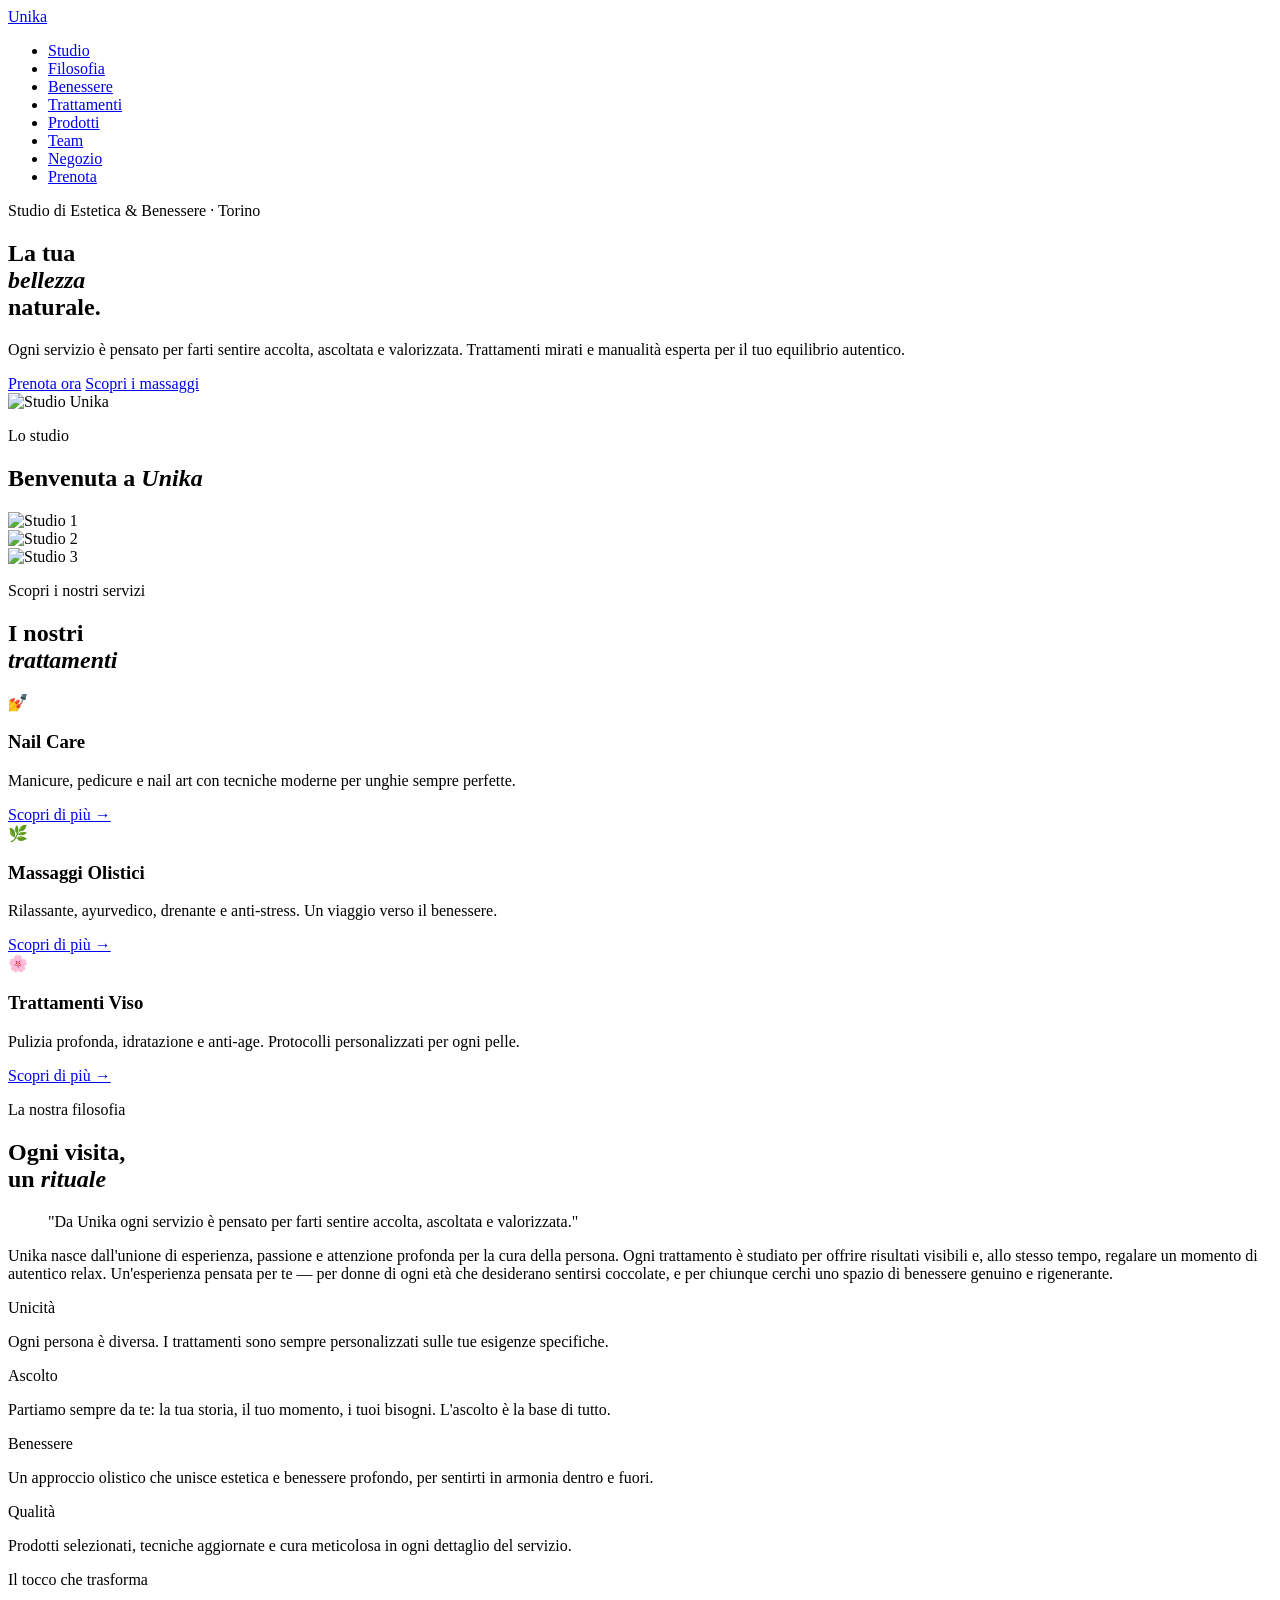
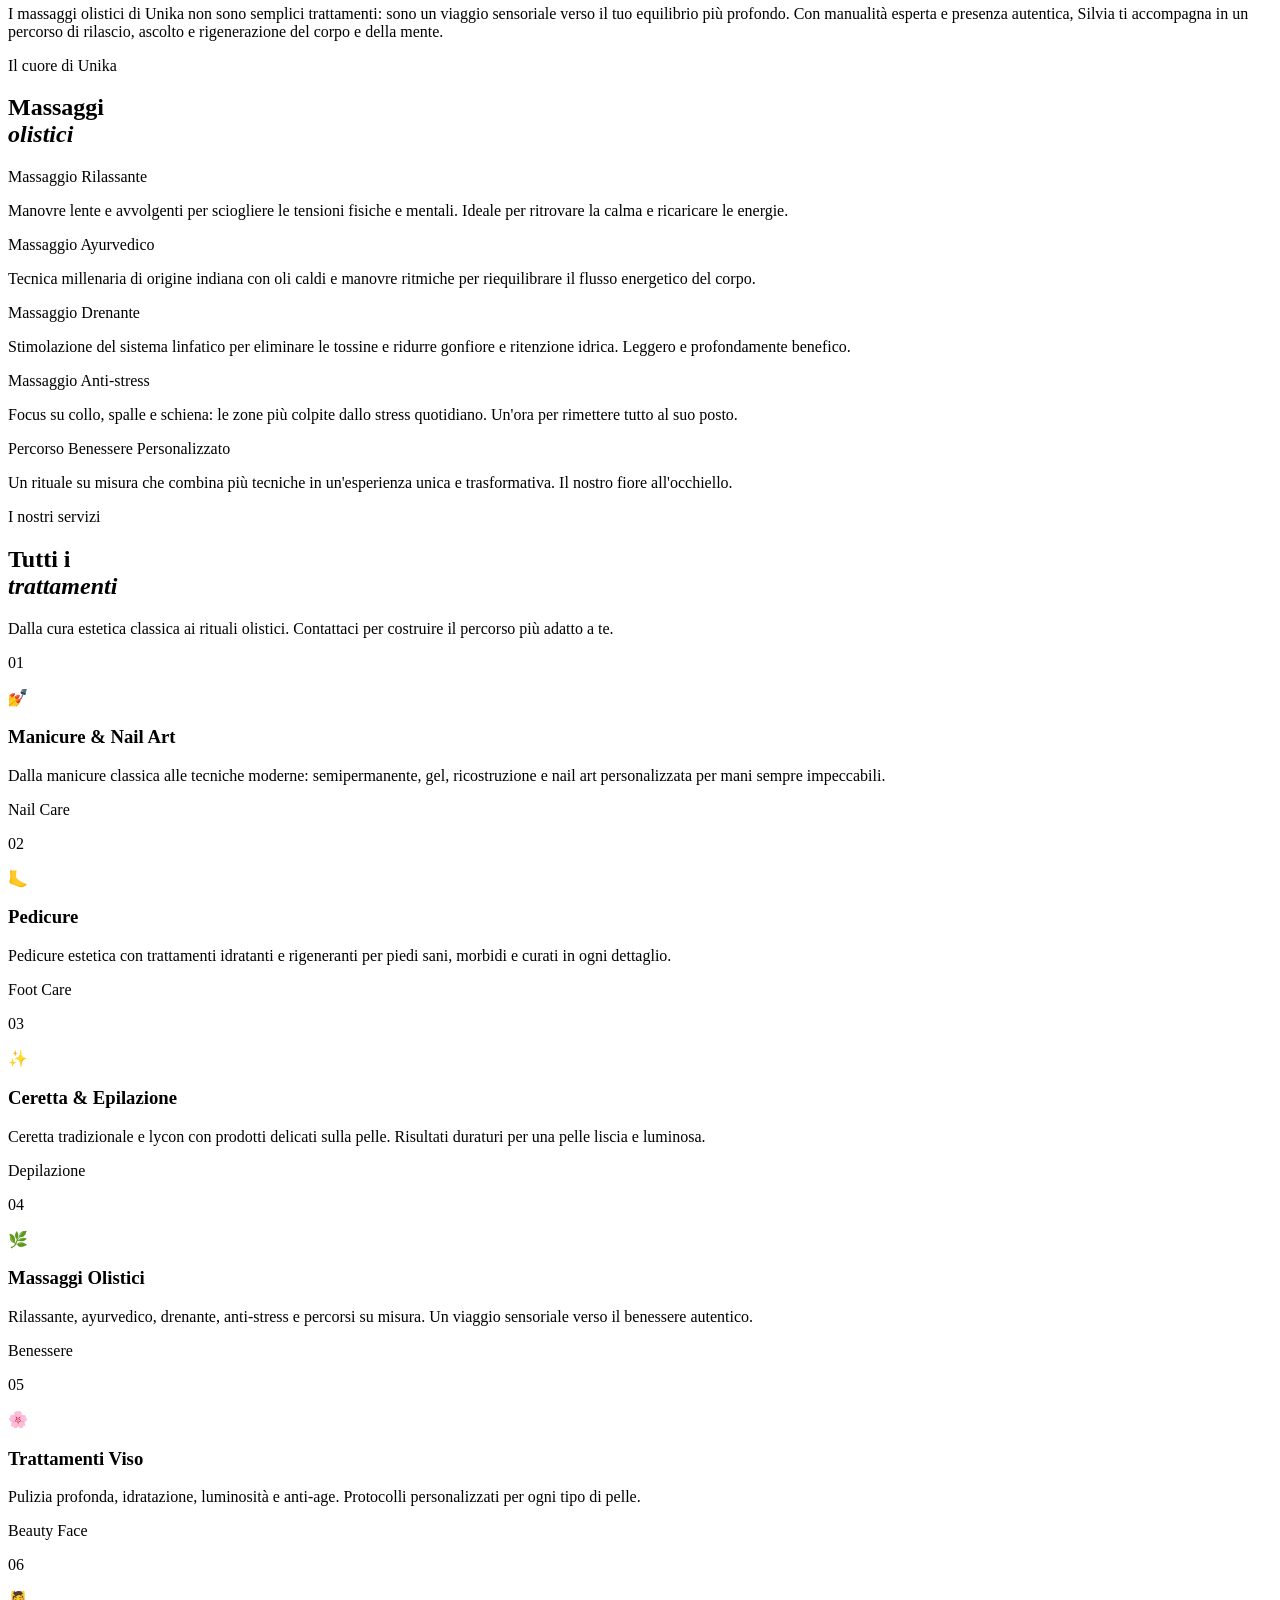
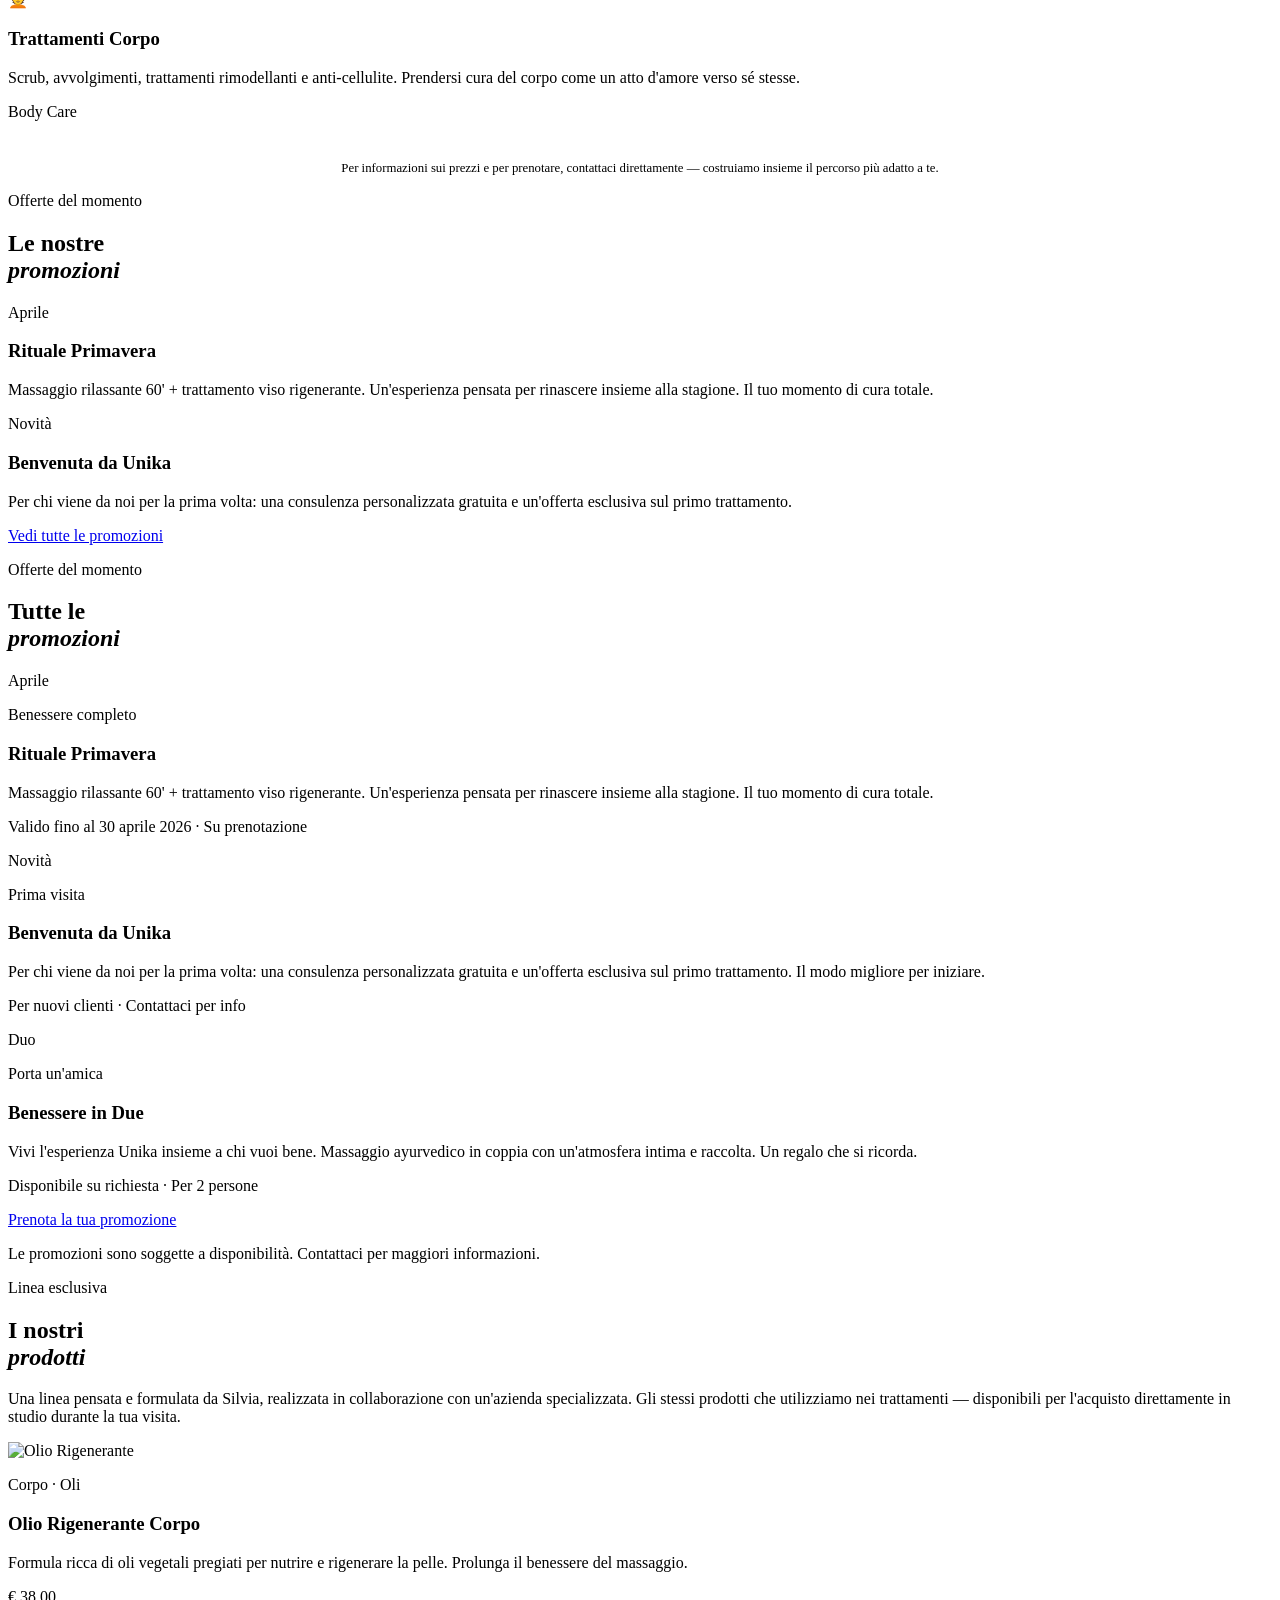
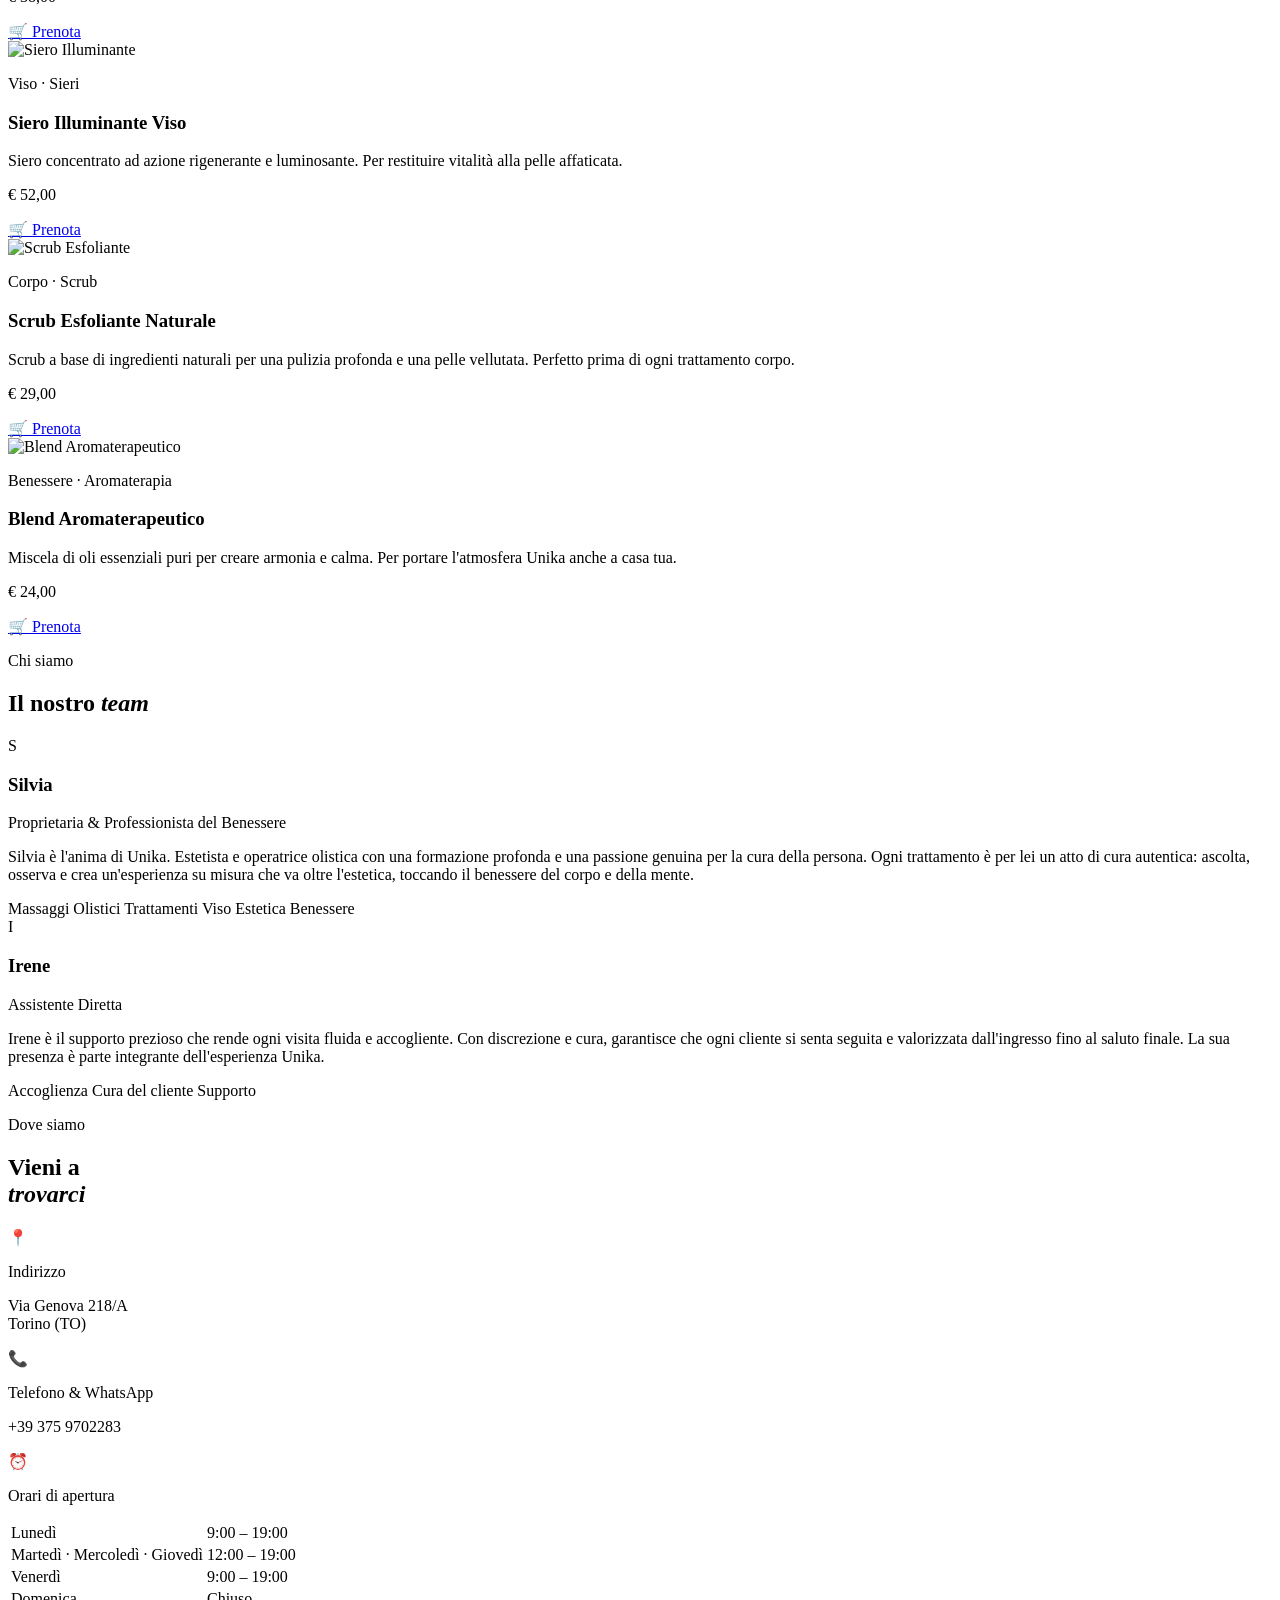
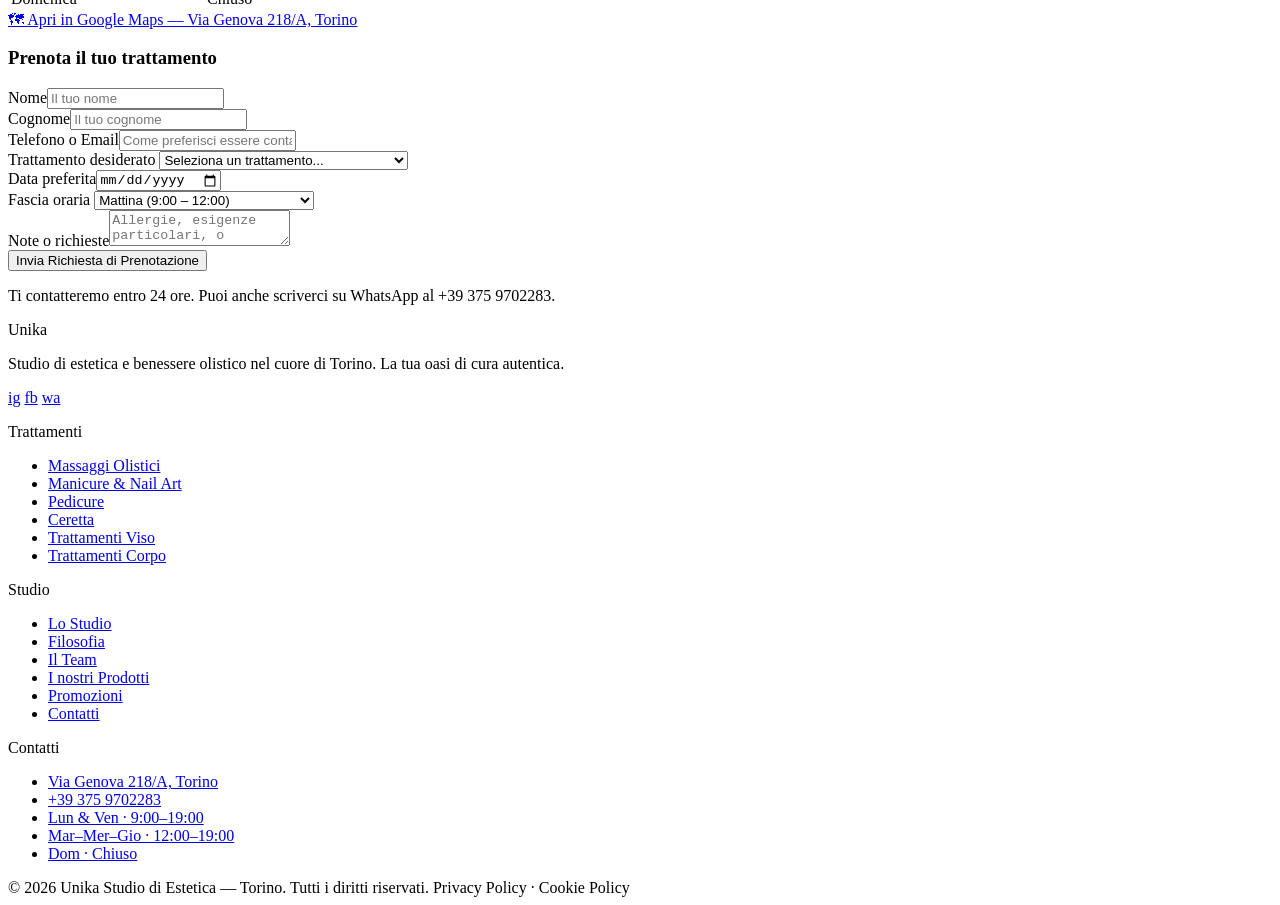
==== index.html @ 9fcb1cee "Add files via upload" ====
<!DOCTYPE html>
<html lang="it">
<head>
<meta charset="UTF-8">
<meta name="viewport" content="width=device-width, initial-scale=1.0">
<title>Unika — Studio di Estetica &amp; Benessere Torino</title>
<link href="https://fonts.googleapis.com/css2?family=Cormorant+Garamond:ital,wght@0,300;0,400;0,600;1,300;1,400;1,600&family=DM+Sans:wght@300;400;500&display=swap" rel="stylesheet">
<link rel="stylesheet" href="css/style.css">
</head>
<body>
<nav id="top">
<a href="#top" class="nav-logo">Unika</a>
<ul class="nav-links">
<li><a href="#studio">Studio</a></li>
<li><a href="#filosofia">Filosofia</a></li>
<li><a href="#olistico">Benessere</a></li>
<li><a href="#trattamenti">Trattamenti</a></li>
<li><a href="#ecommerce">Prodotti</a></li>
<li><a href="#team">Team</a></li>
<li><a href="shop.html" class="nav-negozio">Negozio</a></li>
<li><a href="#contatti" class="nav-cta">Prenota</a></li>
</ul>
</nav>

<!-- HERO -->
<section class="hero">
<div class="hero-left">
<p class="hero-eyebrow au">Studio di Estetica &amp; Benessere · Torino</p>
<h1 class="hero-title au d1">La tua<br><em>bellezza</em><br>naturale.</h1>
<p class="hero-sub au d2">Ogni servizio è pensato per farti sentire accolta, ascoltata e valorizzata. Trattamenti mirati e manualità esperta per il tuo equilibrio autentico.</p>
<div class="hero-actions au d3">
<a href="#contatti" class="btn-primary">Prenota ora</a>
<a href="#olistico" class="btn-ghost">Scopri i massaggi</a>
</div>
</div>
<div class="hero-right">
<img src="https://images.unsplash.com/photo-1556228578-8c89e6adf883?w=800&amp;q=80" alt="Studio Unika" class="hero-image">
</div>
</section>

<!-- GALLERY STUDIO -->
<section class="gallery-studio" id="studio">
<p class="section-label">Lo studio</p>
<h2 class="section-title">Benvenuta a <em>Unika</em></h2>
<div class="gallery-grid">
<div class="gallery-item">
<img src="https://images.unsplash.com/photo-1552321554-5fefe8c9ef14?w=600&amp;q=80" alt="Studio 1">
</div>
<div class="gallery-item">
<img src="https://images.unsplash.com/photo-1580852823291-988f8006e937?w=600&amp;q=80" alt="Studio 2">
</div>
<div class="gallery-item">
<img src="https://images.unsplash.com/photo-1570172619644-923a1f4308f6?w=600&amp;q=80" alt="Studio 3">
</div>
</div>
</section>

<!-- TRATTAMENTI PREVIEW -->
<section class="trattamenti-preview" id="trattamenti-preview">
<p class="section-label">Scopri i nostri servizi</p>
<h2 class="section-title">I nostri<br><em>trattamenti</em></h2>
<div class="preview-grid">
<div class="preview-card">
<div class="preview-icon">💅</div>
<h3 class="preview-title">Nail Care</h3>
<p class="preview-desc">Manicure, pedicure e nail art con tecniche moderne per unghie sempre perfette.</p>
<a href="#trattamenti" class="preview-link">Scopri di più →</a>
</div>
<div class="preview-card">
<div class="preview-icon">🌿</div>
<h3 class="preview-title">Massaggi Olistici</h3>
<p class="preview-desc">Rilassante, ayurvedico, drenante e anti-stress. Un viaggio verso il benessere.</p>
<a href="#trattamenti" class="preview-link">Scopri di più →</a>
</div>
<div class="preview-card">
<div class="preview-icon">🌸</div>
<h3 class="preview-title">Trattamenti Viso</h3>
<p class="preview-desc">Pulizia profonda, idratazione e anti-age. Protocolli personalizzati per ogni pelle.</p>
<a href="#trattamenti" class="preview-link">Scopri di più →</a>
</div>
</div>
</section>

<!-- FILOSOFIA -->
<section class="filosofia" id="filosofia">
<div>
<p class="section-label">La nostra filosofia</p>
<h2 class="section-title">Ogni visita,<br>un <em>rituale</em></h2>
<blockquote class="filosofia-quote">"Da Unika ogni servizio è pensato per farti sentire accolta, ascoltata e valorizzata."</blockquote>
<p class="filosofia-text">Unika nasce dall'unione di esperienza, passione e attenzione profonda per la cura della persona. Ogni trattamento è studiato per offrire risultati visibili e, allo stesso tempo, regalare un momento di autentico relax. Un'esperienza pensata per te — per donne di ogni età che desiderano sentirsi coccolate, e per chiunque cerchi uno spazio di benessere genuino e rigenerante.</p>
</div>
<div>
<div class="filosofia-values">
<div class="value-card">
<p class="value-title">Unicità</p>
<p class="value-desc">Ogni persona è diversa. I trattamenti sono sempre personalizzati sulle tue esigenze specifiche.</p>
</div>
<div class="value-card">
<p class="value-title">Ascolto</p>
<p class="value-desc">Partiamo sempre da te: la tua storia, il tuo momento, i tuoi bisogni. L'ascolto è la base di tutto.</p>
</div>
<div class="value-card">
<p class="value-title">Benessere</p>
<p class="value-desc">Un approccio olistico che unisce estetica e benessere profondo, per sentirti in armonia dentro e fuori.</p>
</div>
<div class="value-card">
<p class="value-title">Qualità</p>
<p class="value-desc">Prodotti selezionati, tecniche aggiornate e cura meticolosa in ogni dettaglio del servizio.</p>
</div>
</div>
</div>
</section>

<!-- OLISTICO FOCUS -->
<section class="olistico" id="olistico">
<div class="olistico-visual">
<div class="olistico-circle"></div>
<div class="olistico-circle-sm"></div>
<div class="olistico-card">
<p class="olistico-card-title">Il tocco che trasforma</p>
<p class="olistico-card-text">I massaggi olistici di Unika non sono semplici trattamenti: sono un viaggio sensoriale verso il tuo equilibrio più profondo. Con manualità esperta e presenza autentica, Silvia ti accompagna in un percorso di rilascio, ascolto e rigenerazione del corpo e della mente.</p>
</div>
</div>
<div>
<p class="section-label">Il cuore di Unika</p>
<h2 class="section-title">Massaggi<br><em>olistici</em></h2>
<div class="massaggi-list">
<div class="massaggio-item">
<div class="massaggio-dot"></div>
<div>
<p class="massaggio-name">Massaggio Rilassante</p>
<p class="massaggio-desc">Manovre lente e avvolgenti per sciogliere le tensioni fisiche e mentali. Ideale per ritrovare la calma e ricaricare le energie.</p>
</div>
</div>
<div class="massaggio-item">
<div class="massaggio-dot"></div>
<div>
<p class="massaggio-name">Massaggio Ayurvedico</p>
<p class="massaggio-desc">Tecnica millenaria di origine indiana con oli caldi e manovre ritmiche per riequilibrare il flusso energetico del corpo.</p>
</div>
</div>
<div class="massaggio-item">
<div class="massaggio-dot"></div>
<div>
<p class="massaggio-name">Massaggio Drenante</p>
<p class="massaggio-desc">Stimolazione del sistema linfatico per eliminare le tossine e ridurre gonfiore e ritenzione idrica. Leggero e profondamente benefico.</p>
</div>
</div>
<div class="massaggio-item">
<div class="massaggio-dot"></div>
<div>
<p class="massaggio-name">Massaggio Anti-stress</p>
<p class="massaggio-desc">Focus su collo, spalle e schiena: le zone più colpite dallo stress quotidiano. Un'ora per rimettere tutto al suo posto.</p>
</div>
</div>
<div class="massaggio-item">
<div class="massaggio-dot"></div>
<div>
<p class="massaggio-name">Percorso Benessere Personalizzato</p>
<p class="massaggio-desc">Un rituale su misura che combina più tecniche in un'esperienza unica e trasformativa. Il nostro fiore all'occhiello.</p>
</div>
</div>
</div>
</div>
</section>

<!-- TRATTAMENTI COMPLETI -->
<section class="trattamenti" id="trattamenti">
<div class="trattamenti-header">
<div>
<p class="section-label">I nostri servizi</p>
<h2 class="section-title">Tutti i<br><em>trattamenti</em></h2>
</div>
<p class="trattamenti-note">Dalla cura estetica classica ai rituali olistici. Contattaci per costruire il percorso più adatto a te.</p>
</div>
<div class="trattamenti-grid">
<div class="trat-card">
<p class="trat-num">01</p>
<span class="trat-icon">💅</span>
<h3 class="trat-name">Manicure &amp; Nail Art</h3>
<p class="trat-desc">Dalla manicure classica alle tecniche moderne: semipermanente, gel, ricostruzione e nail art personalizzata per mani sempre impeccabili.</p>
<span class="trat-tag">Nail Care</span>
</div>
<div class="trat-card">
<p class="trat-num">02</p>
<span class="trat-icon">🦶</span>
<h3 class="trat-name">Pedicure</h3>
<p class="trat-desc">Pedicure estetica con trattamenti idratanti e rigeneranti per piedi sani, morbidi e curati in ogni dettaglio.</p>
<span class="trat-tag">Foot Care</span>
</div>
<div class="trat-card">
<p class="trat-num">03</p>
<span class="trat-icon">✨</span>
<h3 class="trat-name">Ceretta &amp; Epilazione</h3>
<p class="trat-desc">Ceretta tradizionale e lycon con prodotti delicati sulla pelle. Risultati duraturi per una pelle liscia e luminosa.</p>
<span class="trat-tag">Depilazione</span>
</div>
<div class="trat-card">
<p class="trat-num">04</p>
<span class="trat-icon">🌿</span>
<h3 class="trat-name">Massaggi Olistici</h3>
<p class="trat-desc">Rilassante, ayurvedico, drenante, anti-stress e percorsi su misura. Un viaggio sensoriale verso il benessere autentico.</p>
<span class="trat-tag">Benessere</span>
</div>
<div class="trat-card">
<p class="trat-num">05</p>
<span class="trat-icon">🌸</span>
<h3 class="trat-name">Trattamenti Viso</h3>
<p class="trat-desc">Pulizia profonda, idratazione, luminosità e anti-age. Protocolli personalizzati per ogni tipo di pelle.</p>
<span class="trat-tag">Beauty Face</span>
</div>
<div class="trat-card">
<p class="trat-num">06</p>
<span class="trat-icon">💆</span>
<h3 class="trat-name">Trattamenti Corpo</h3>
<p class="trat-desc">Scrub, avvolgimenti, trattamenti rimodellanti e anti-cellulite. Prendersi cura del corpo come un atto d'amore verso sé stesse.</p>
<span class="trat-tag">Body Care</span>
</div>
</div>
<p style="margin-top:2.5rem; font-size:0.8rem; color:var(--text-soft); text-align:center;">Per informazioni sui prezzi e per prenotare, contattaci direttamente — costruiamo insieme il percorso più adatto a te.</p>
</section>

<!-- PROMOZIONI PREVIEW -->
<section class="promozioni-preview">
<p class="section-label">Offerte del momento</p>
<h2 class="section-title">Le nostre<br><em>promozioni</em></h2>
<div class="promo-preview-grid">
<div class="promo-preview-card">
<div class="promo-preview-badge">Aprile</div>
<h3 class="promo-preview-title">Rituale Primavera</h3>
<p class="promo-preview-desc">Massaggio rilassante 60' + trattamento viso rigenerante. Un'esperienza pensata per rinascere insieme alla stagione. Il tuo momento di cura totale.</p>
</div>
<div class="promo-preview-card">
<div class="promo-preview-badge">Novità</div>
<h3 class="promo-preview-title">Benvenuta da Unika</h3>
<p class="promo-preview-desc">Per chi viene da noi per la prima volta: una consulenza personalizzata gratuita e un'offerta esclusiva sul primo trattamento.</p>
</div>
</div>
<div class="promo-view-all">
<a href="#promozioni" class="btn-primary">Vedi tutte le promozioni</a>
</div>
</section>

<!-- PROMOZIONI COMPLETE -->
<section class="promozioni" id="promozioni">
<div class="promo-header">
<p class="section-label">Offerte del momento</p>
<h2 class="section-title">Tutte le<br><em>promozioni</em></h2>
</div>
<div class="promo-grid">
<div class="promo-card">
<span class="promo-badge">Aprile</span>
<p class="promo-eyebrow">Benessere completo</p>
<h3 class="promo-title">Rituale Primavera</h3>
<p class="promo-desc">Massaggio rilassante 60' + trattamento viso rigenerante. Un'esperienza pensata per rinascere insieme alla stagione. Il tuo momento di cura totale.</p>
<p class="promo-validity">Valido fino al 30 aprile 2026 · Su prenotazione</p>
</div>
<div class="promo-card">
<span class="promo-badge">Novità</span>
<p class="promo-eyebrow">Prima visita</p>
<h3 class="promo-title">Benvenuta da Unika</h3>
<p class="promo-desc">Per chi viene da noi per la prima volta: una consulenza personalizzata gratuita e un'offerta esclusiva sul primo trattamento. Il modo migliore per iniziare.</p>
<p class="promo-validity">Per nuovi clienti · Contattaci per info</p>
</div>
<div class="promo-card">
<span class="promo-badge">Duo</span>
<p class="promo-eyebrow">Porta un'amica</p>
<h3 class="promo-title">Benessere in Due</h3>
<p class="promo-desc">Vivi l'esperienza Unika insieme a chi vuoi bene. Massaggio ayurvedico in coppia con un'atmosfera intima e raccolta. Un regalo che si ricorda.</p>
<p class="promo-validity">Disponibile su richiesta · Per 2 persone</p>
</div>
</div>
<div class="promo-cta-wrap">
<a href="#contatti" class="btn-primary">Prenota la tua promozione</a>
<p class="promo-note">Le promozioni sono soggette a disponibilità. Contattaci per maggiori informazioni.</p>
</div>
</section>

<!-- ECOMMERCE -->
<section class="ecommerce" id="ecommerce">
<p class="section-label">Linea esclusiva</p>
<h2 class="section-title">I nostri<br><em>prodotti</em></h2>
<p class="ecommerce-intro">Una linea pensata e formulata da Silvia, realizzata in collaborazione con un'azienda specializzata. Gli stessi prodotti che utilizziamo nei trattamenti — disponibili per l'acquisto direttamente in studio durante la tua visita.</p>
<div class="ecommerce-grid">
<div class="ecommerce-card">
<img src="https://images.unsplash.com/photo-1599643478518-a784e5dc4c8f?w=500&amp;q=80" alt="Olio Rigenerante" class="ecommerce-image">
<div class="ecommerce-content">
<p class="ecommerce-label">Corpo · Oli</p>
<h3 class="ecommerce-name">Olio Rigenerante Corpo</h3>
<p class="ecommerce-desc">Formula ricca di oli vegetali pregiati per nutrire e rigenerare la pelle. Prolunga il benessere del massaggio.</p>
<p class="ecommerce-price">€ 38,00</p>
<a href="#contatti" class="ecommerce-buy">🛒 Prenota</a>
</div>
</div>
<div class="ecommerce-card">
<img src="https://images.unsplash.com/photo-1599643478518-a784e5dc4c8f?w=500&amp;q=80" alt="Siero Illuminante" class="ecommerce-image">
<div class="ecommerce-content">
<p class="ecommerce-label">Viso · Sieri</p>
<h3 class="ecommerce-name">Siero Illuminante Viso</h3>
<p class="ecommerce-desc">Siero concentrato ad azione rigenerante e luminosante. Per restituire vitalità alla pelle affaticata.</p>
<p class="ecommerce-price">€ 52,00</p>
<a href="#contatti" class="ecommerce-buy">🛒 Prenota</a>
</div>
</div>
<div class="ecommerce-card">
<img src="https://images.unsplash.com/photo-1608248543803-ba4f8c70ae0b?w=500&amp;q=80" alt="Scrub Esfoliante" class="ecommerce-image">
<div class="ecommerce-content">
<p class="ecommerce-label">Corpo · Scrub</p>
<h3 class="ecommerce-name">Scrub Esfoliante Naturale</h3>
<p class="ecommerce-desc">Scrub a base di ingredienti naturali per una pulizia profonda e una pelle vellutata. Perfetto prima di ogni trattamento corpo.</p>
<p class="ecommerce-price">€ 29,00</p>
<a href="#contatti" class="ecommerce-buy">🛒 Prenota</a>
</div>
</div>
<div class="ecommerce-card">
<img src="https://images.unsplash.com/photo-1608248543803-ba4f8c70ae0b?w=500&amp;q=80" alt="Blend Aromaterapeutico" class="ecommerce-image">
<div class="ecommerce-content">
<p class="ecommerce-label">Benessere · Aromaterapia</p>
<h3 class="ecommerce-name">Blend Aromaterapeutico</h3>
<p class="ecommerce-desc">Miscela di oli essenziali puri per creare armonia e calma. Per portare l'atmosfera Unika anche a casa tua.</p>
<p class="ecommerce-price">€ 24,00</p>
<a href="#contatti" class="ecommerce-buy">🛒 Prenota</a>
</div>
</div>
</div>
</section>

<!-- TEAM -->
<section class="team" id="team">
<div class="team-header">
<p class="section-label">Chi siamo</p>
<h2 class="section-title">Il nostro <em>team</em></h2>
</div>
<div class="team-grid">
<div class="team-card">
<div class="team-avatar">S</div>
<div>
<h3 class="team-name">Silvia</h3>
<p class="team-role">Proprietaria &amp; Professionista del Benessere</p>
<p class="team-bio">Silvia è l'anima di Unika. Estetista e operatrice olistica con una formazione profonda e una passione genuina per la cura della persona. Ogni trattamento è per lei un atto di cura autentica: ascolta, osserva e crea un'esperienza su misura che va oltre l'estetica, toccando il benessere del corpo e della mente.</p>
<div class="team-tags">
<span class="team-tag">Massaggi Olistici</span>
<span class="team-tag">Trattamenti Viso</span>
<span class="team-tag">Estetica</span>
<span class="team-tag">Benessere</span>
</div>
</div>
</div>
<div class="team-card">
<div class="team-avatar">I</div>
<div>
<h3 class="team-name">Irene</h3>
<p class="team-role">Assistente Diretta</p>
<p class="team-bio">Irene è il supporto prezioso che rende ogni visita fluida e accogliente. Con discrezione e cura, garantisce che ogni cliente si senta seguita e valorizzata dall'ingresso fino al saluto finale. La sua presenza è parte integrante dell'esperienza Unika.</p>
<div class="team-tags">
<span class="team-tag">Accoglienza</span>
<span class="team-tag">Cura del cliente</span>
<span class="team-tag">Supporto</span>
</div>
</div>
</div>
</div>
</section>

<!-- CONTATTI -->
<section class="contatti" id="contatti">
<div>
<p class="section-label">Dove siamo</p>
<h2 class="section-title">Vieni a<br><em>trovarci</em></h2>

<div class="contatti-detail">
<div class="detail-icon">📍</div>
<div>
<p class="detail-label">Indirizzo</p>
<p class="detail-val">Via Genova 218/A<br>Torino (TO)</p>
</div>
</div>
<div class="contatti-detail">
<div class="detail-icon">📞</div>
<div>
<p class="detail-label">Telefono &amp; WhatsApp</p>
<p class="detail-val">+39 375 9702283</p>
</div>
</div>
<div class="contatti-detail">
<div class="detail-icon">⏰</div>
<div>
<p class="detail-label">Orari di apertura</p>
<table class="orari-table">
<tbody><tr><td>Lunedì</td><td>9:00 – 19:00</td></tr>
<tr><td>Martedì · Mercoledì · Giovedì</td><td>12:00 – 19:00</td></tr>
<tr><td>Venerdì</td><td>9:00 – 19:00</td></tr>
<tr class="closed"><td>Domenica</td><td>Chiuso</td></tr>
</tbody></table>
</div>
</div>

<a href="https://maps.google.com/?q=Via+Genova+218A+Torino" target="_blank" class="map-btn">
<span>🗺</span>
<span>Apri in Google Maps — Via Genova 218/A, Torino</span>
</a>
</div>

<div>
<h3 class="form-title">Prenota il tuo trattamento</h3>
<div class="form-row">
<div class="form-group"><label>Nome</label><input type="text" placeholder="Il tuo nome"></div>
<div class="form-group"><label>Cognome</label><input type="text" placeholder="Il tuo cognome"></div>
</div>
<div class="form-group"><label>Telefono o Email</label><input type="text" placeholder="Come preferisci essere contattata"></div>
<div class="form-group">
<label>Trattamento desiderato</label>
<select>
<option value="">Seleziona un trattamento...</option>
<optgroup label="Massaggi Olistici">
<option>Massaggio Rilassante</option>
<option>Massaggio Ayurvedico</option>
<option>Massaggio Drenante</option>
<option>Massaggio Anti-stress</option>
<option>Percorso Benessere Personalizzato</option>
</optgroup>
<optgroup label="Trattamenti Estetici">
<option>Manicure &amp; Nail Art</option>
<option>Pedicure</option>
<option>Ceretta &amp; Epilazione</option>
<option>Trattamento Viso</option>
<option>Trattamento Corpo</option>
</optgroup>
<optgroup label="Promozioni">
<option>Rituale Primavera</option>
<option>Benvenuta da Unika (prima visita)</option>
<option>Benessere in Due</option>
</optgroup>
</select>
</div>
<div class="form-row">
<div class="form-group"><label>Data preferita</label><input type="date"></div>
<div class="form-group">
<label>Fascia oraria</label>
<select>
<option>Mattina (9:00 – 12:00)</option>
<option>Pomeriggio (12:00 – 16:00)</option>
<option>Tardo pomeriggio (16:00 – 19:00)</option>
</select>
</div>
</div>
<div class="form-group"><label>Note o richieste</label><textarea placeholder="Allergie, esigenze particolari, o raccontaci di te..."></textarea></div>
<button class="btn-submit">Invia Richiesta di Prenotazione</button>
<p class="form-note">Ti contatteremo entro 24 ore. Puoi anche scriverci su WhatsApp al +39 375 9702283.</p>
</div>
</section>

<!-- FOOTER -->
<footer>
<div class="footer-grid">
<div>
<p class="footer-logo">Unika</p>
<p class="footer-tagline">Studio di estetica e benessere olistico nel cuore di Torino. La tua oasi di cura autentica.</p>
<div class="footer-social">
<a href="#" class="social-link">ig</a>
<a href="#" class="social-link">fb</a>
<a href="#" class="social-link">wa</a>
</div>
</div>
<div>
<p class="footer-col-title">Trattamenti</p>
<ul class="footer-links">
<li><a href="#olistico">Massaggi Olistici</a></li>
<li><a href="#trattamenti">Manicure &amp; Nail Art</a></li>
<li><a href="#trattamenti">Pedicure</a></li>
<li><a href="#trattamenti">Ceretta</a></li>
<li><a href="#trattamenti">Trattamenti Viso</a></li>
<li><a href="#trattamenti">Trattamenti Corpo</a></li>
</ul>
</div>
<div>
<p class="footer-col-title">Studio</p>
<ul class="footer-links">
<li><a href="#studio">Lo Studio</a></li>
<li><a href="#filosofia">Filosofia</a></li>
<li><a href="#team">Il Team</a></li>
<li><a href="#ecommerce">I nostri Prodotti</a></li>
<li><a href="#promozioni">Promozioni</a></li>
<li><a href="#contatti">Contatti</a></li>
</ul>
</div>
<div>
<p class="footer-col-title">Contatti</p>
<ul class="footer-links">
<li><a href="#">Via Genova 218/A, Torino</a></li>
<li><a href="#">+39 375 9702283</a></li>
<li><a href="#">Lun &amp; Ven · 9:00–19:00</a></li>
<li><a href="#">Mar–Mer–Gio · 12:00–19:00</a></li>
<li><a href="#">Dom · Chiuso</a></li>
</ul>
</div>
</div>
<div class="footer-bottom">
<span>© 2026 Unika Studio di Estetica — Torino. Tutti i diritti riservati.</span>
<span>Privacy Policy · Cookie Policy</span>
</div>
</footer><script>// Unika — js/main.js
// Unico compito: sulla pagina Negozio, il modulo "Richiedi ordine" compone
// un messaggio e lo invia su WhatsApp al numero dello studio.
// Nessun pagamento online: pagamento e ritiro avvengono in negozio.
(function () {
  var WHATSAPP_NUMBER = '393759702283';

  function initOrderForm() {
    var form = document.getElementById('form-ordina');
    if (!form) return;

    form.addEventListener('submit', function (e) {
      e.preventDefault();

      var nome = (document.getElementById('ord-nome') || {}).value || '';
      var telefono = (document.getElementById('ord-telefono') || {}).value || '';
      var prodotto = (document.getElementById('ord-prodotto') || {}).value || '';
      var quantita = (document.getElementById('ord-quantita') || {}).value || '1';
      var note = (document.getElementById('ord-note') || {}).value || '';

      if (!nome || !telefono || !prodotto) {
        alert('Compila nome, telefono e prodotto per inviare la richiesta.');
        return;
      }

      var righe = [
        'Ciao! Vorrei ordinare da Unika:',
        'Prodotto: ' + prodotto,
        'Quantità: ' + quantita,
        'Nome: ' + nome,
        'Telefono: ' + telefono
      ];
      if (note) righe.push('Note: ' + note);
      righe.push('(Pagamento e ritiro in negozio)');

      var testo = righe.join('
');
      var url = 'https://wa.me/' + WHATSAPP_NUMBER + '?text=' + encodeURIComponent(testo);
      window.open(url, '_blank');
    });
  }

  if (document.readyState === 'loading') {
    document.addEventListener('DOMContentLoaded', initOrderForm);
  } else {
    initOrderForm();
  }
})();</script>
<script src="js/main.js"></script>
</body>
</html>
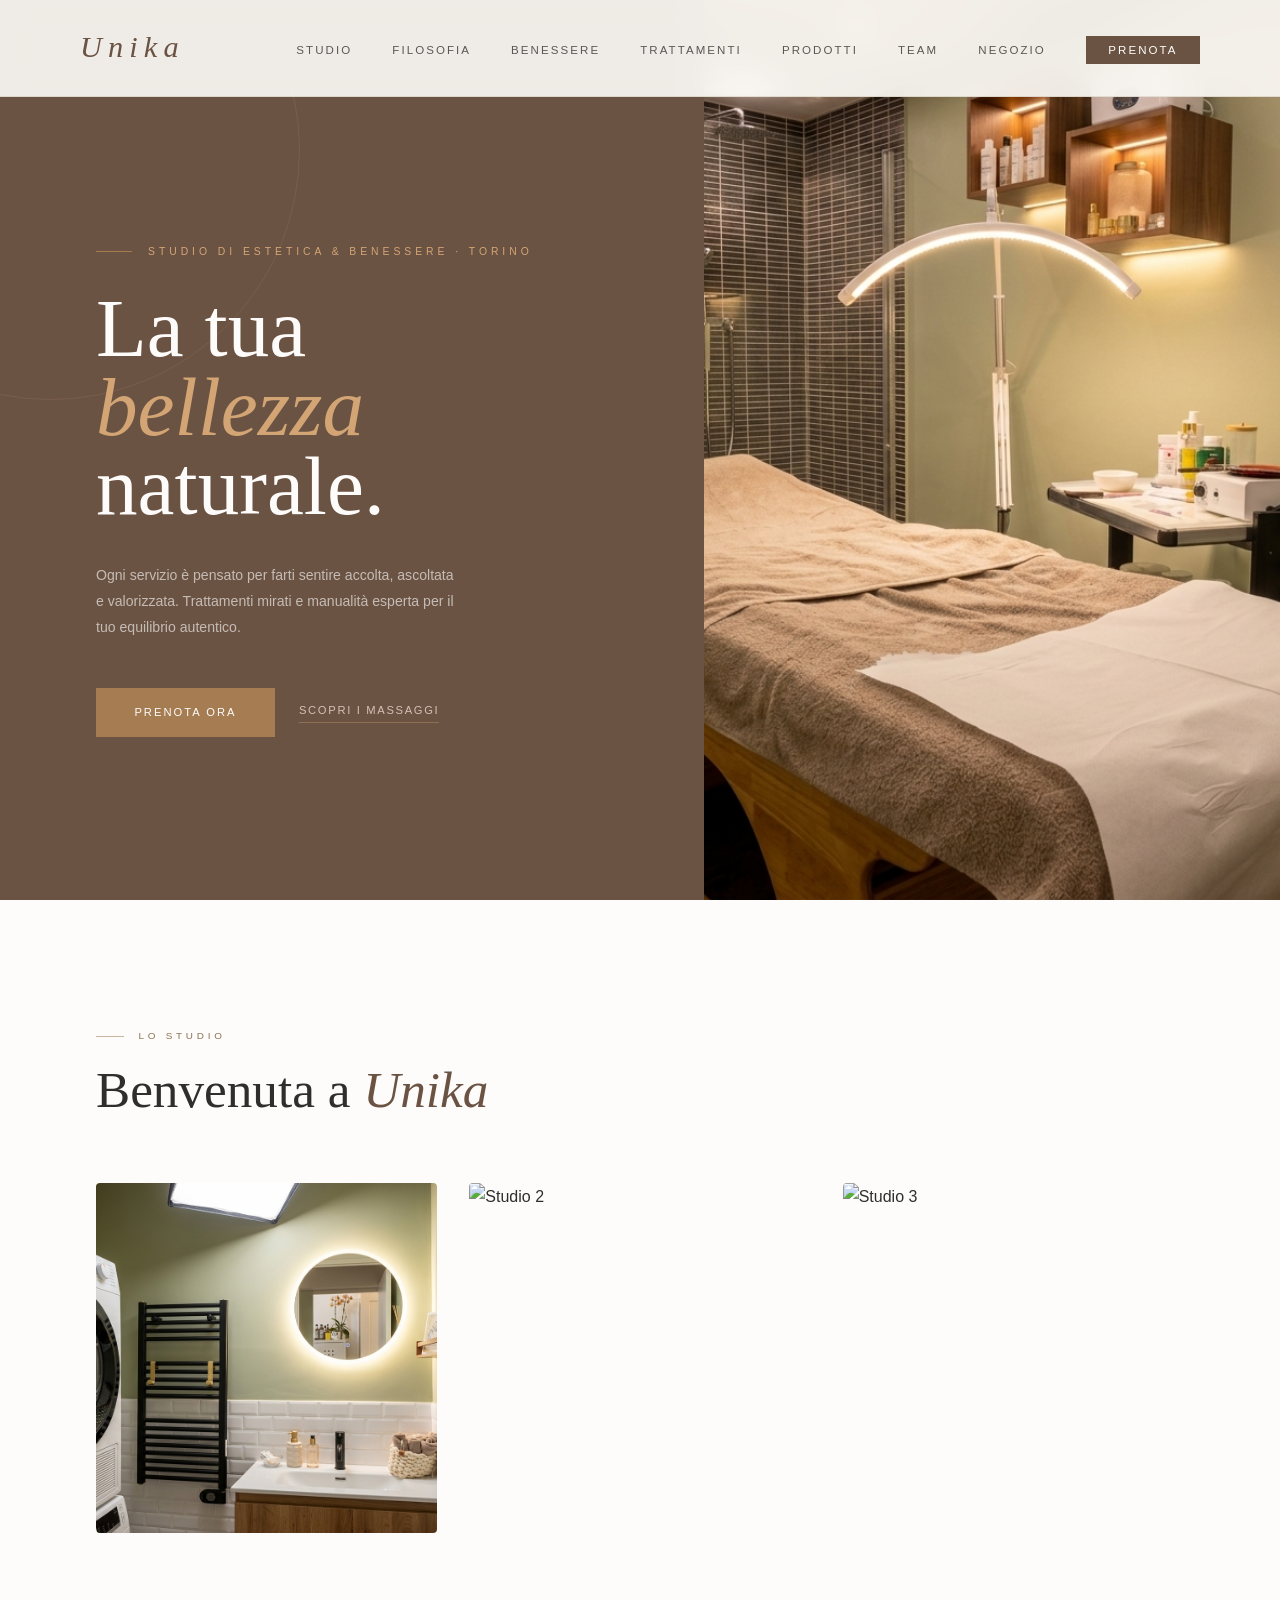
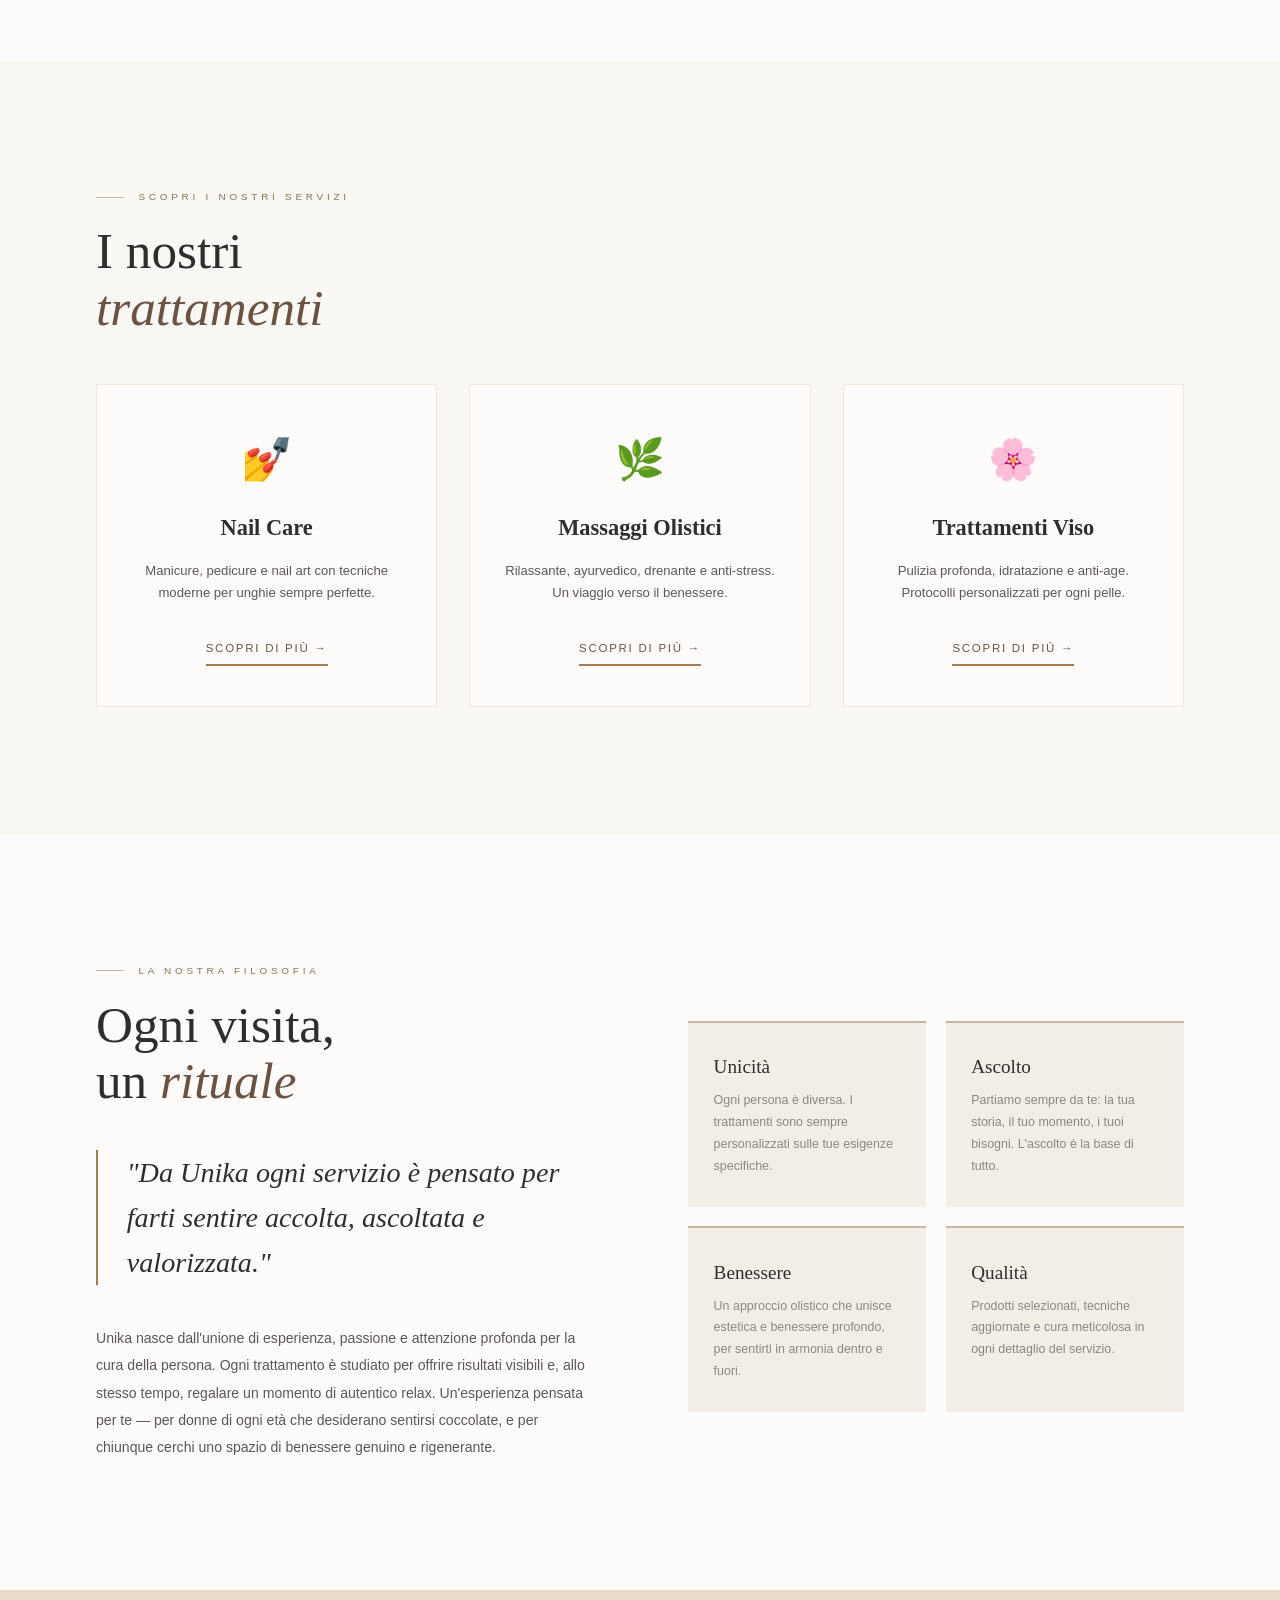
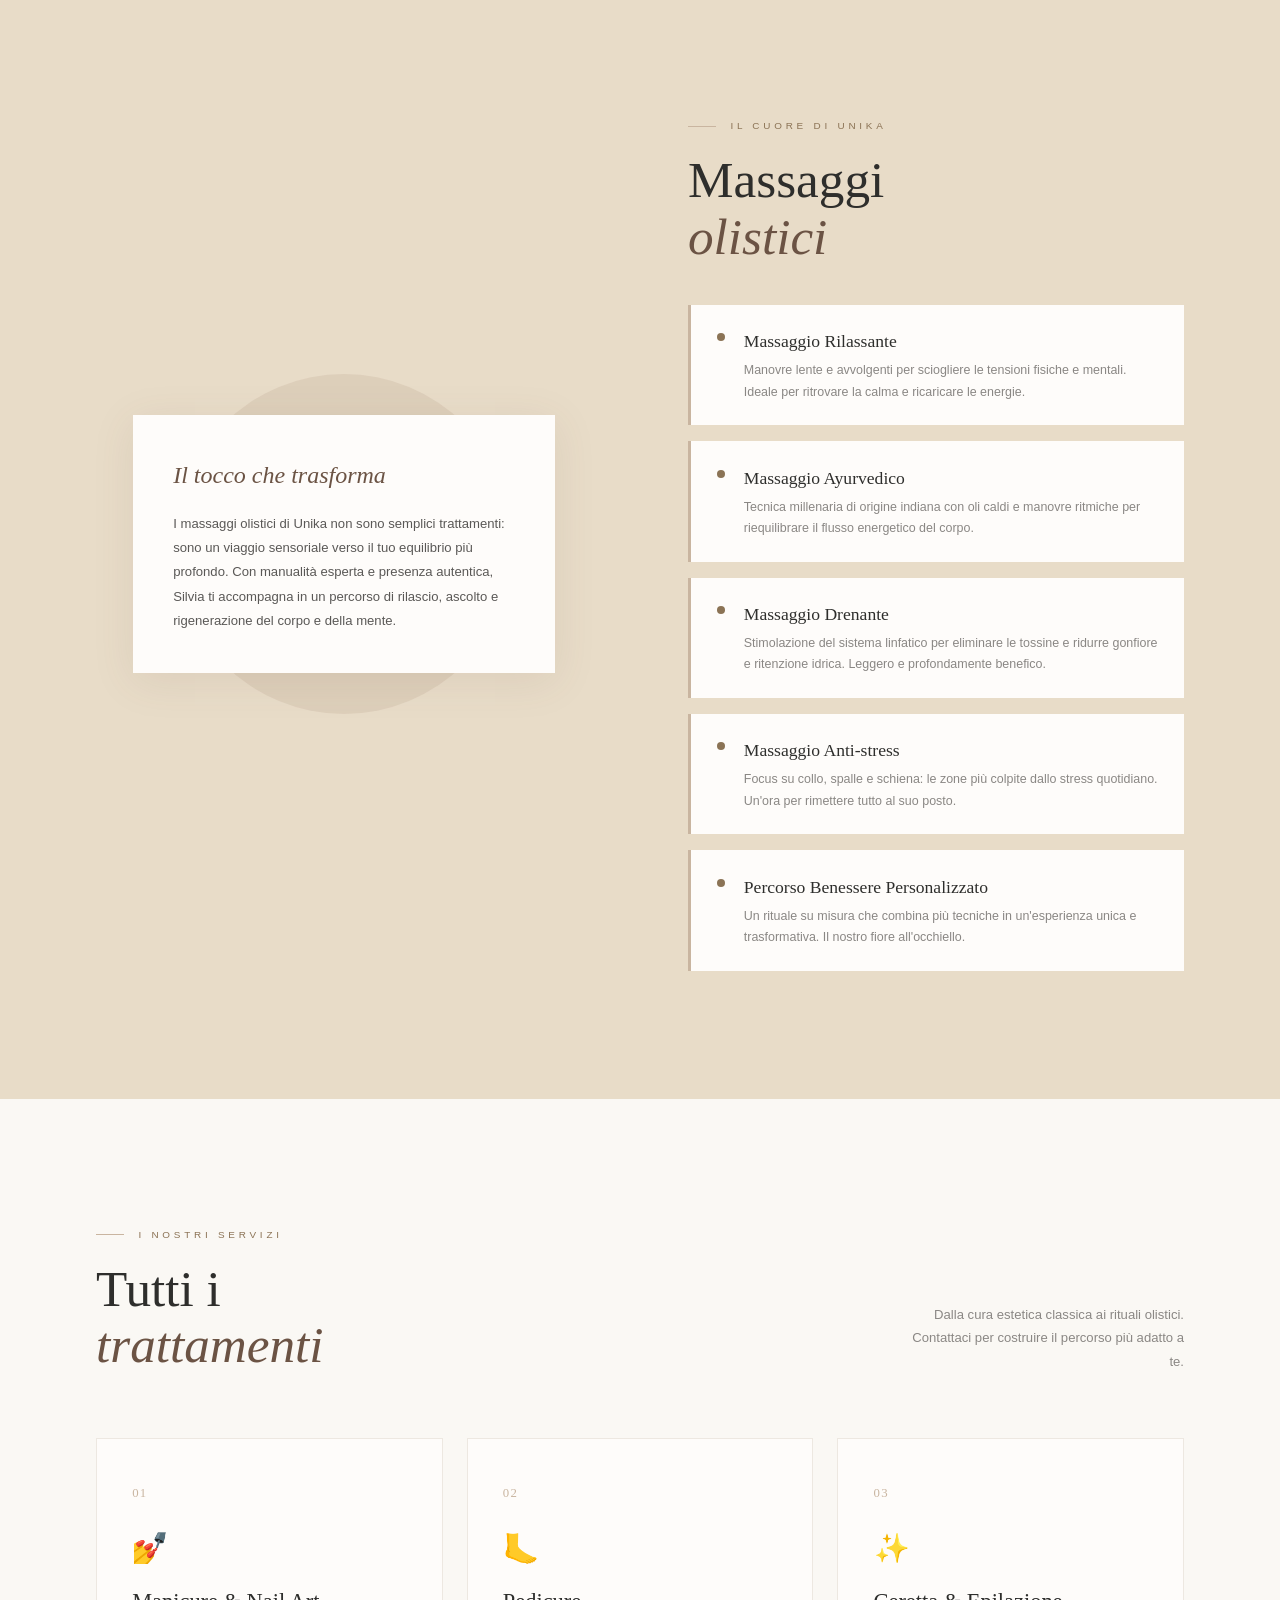
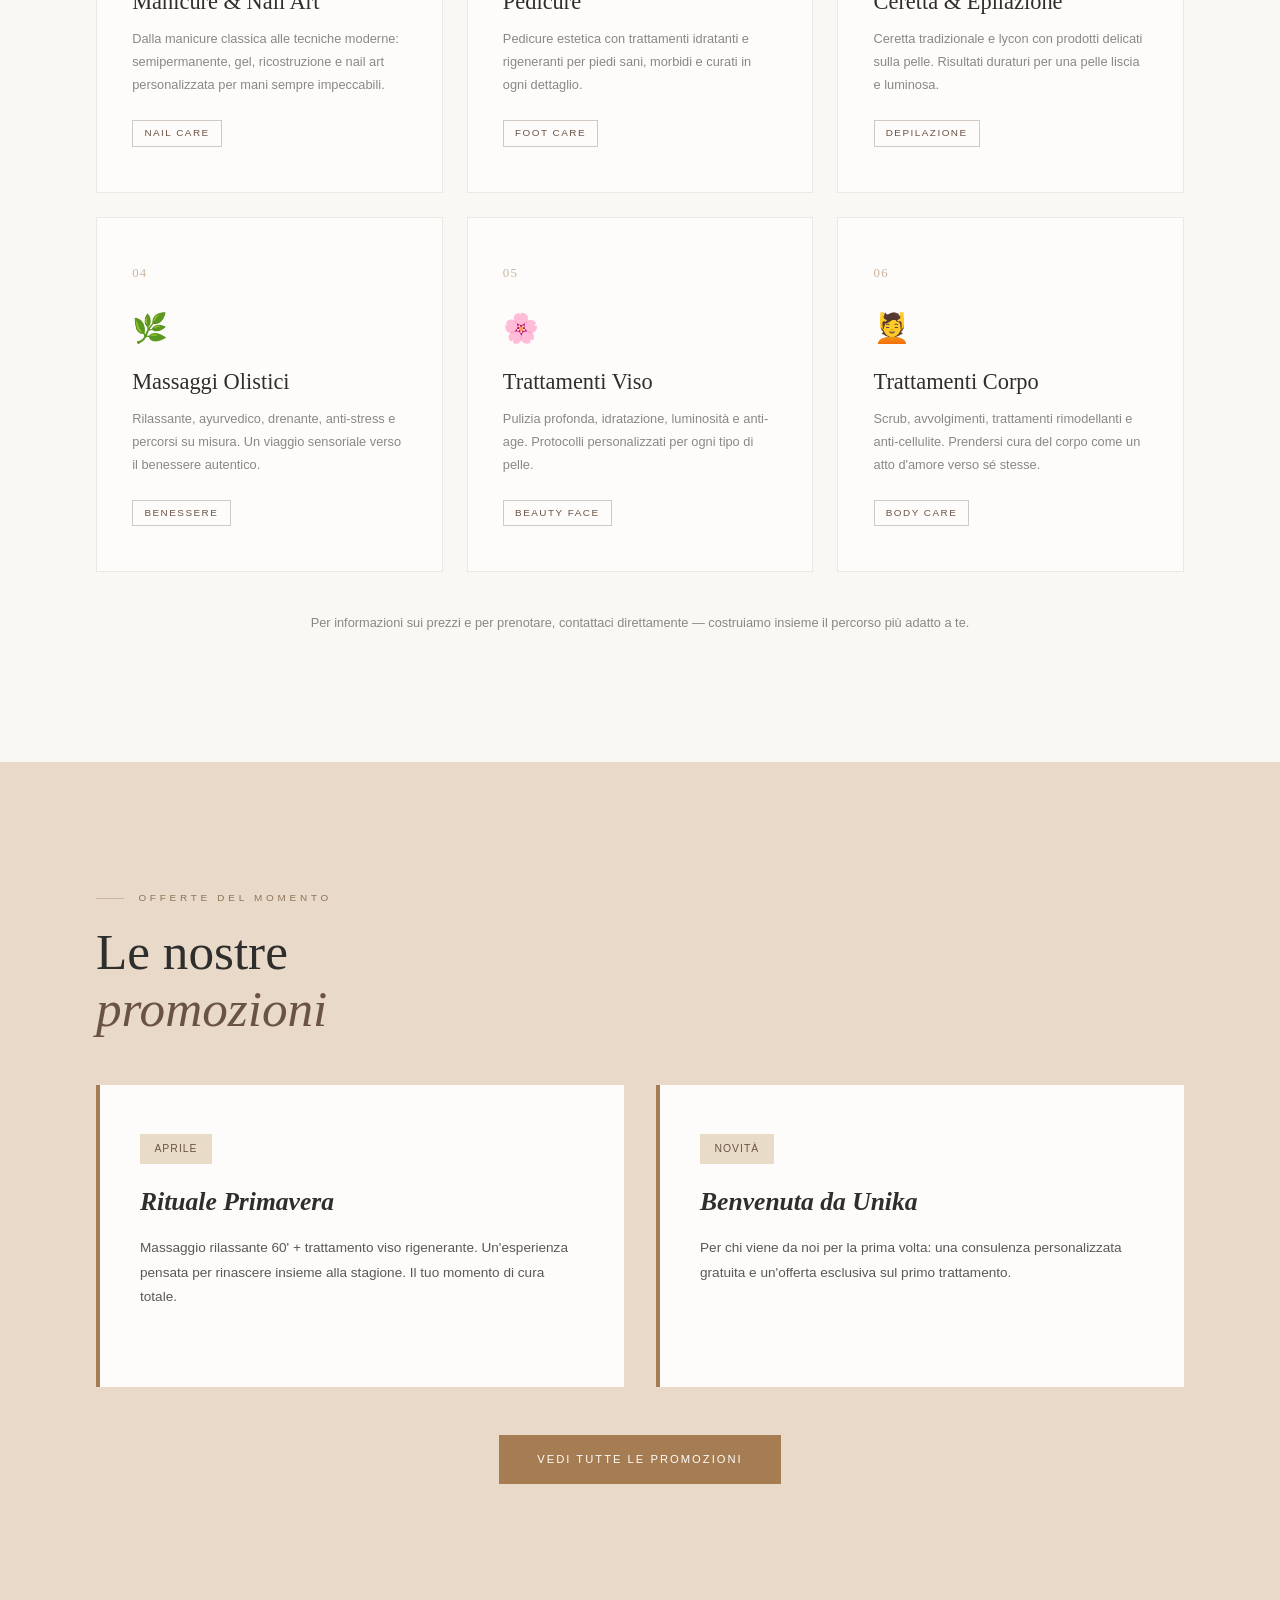
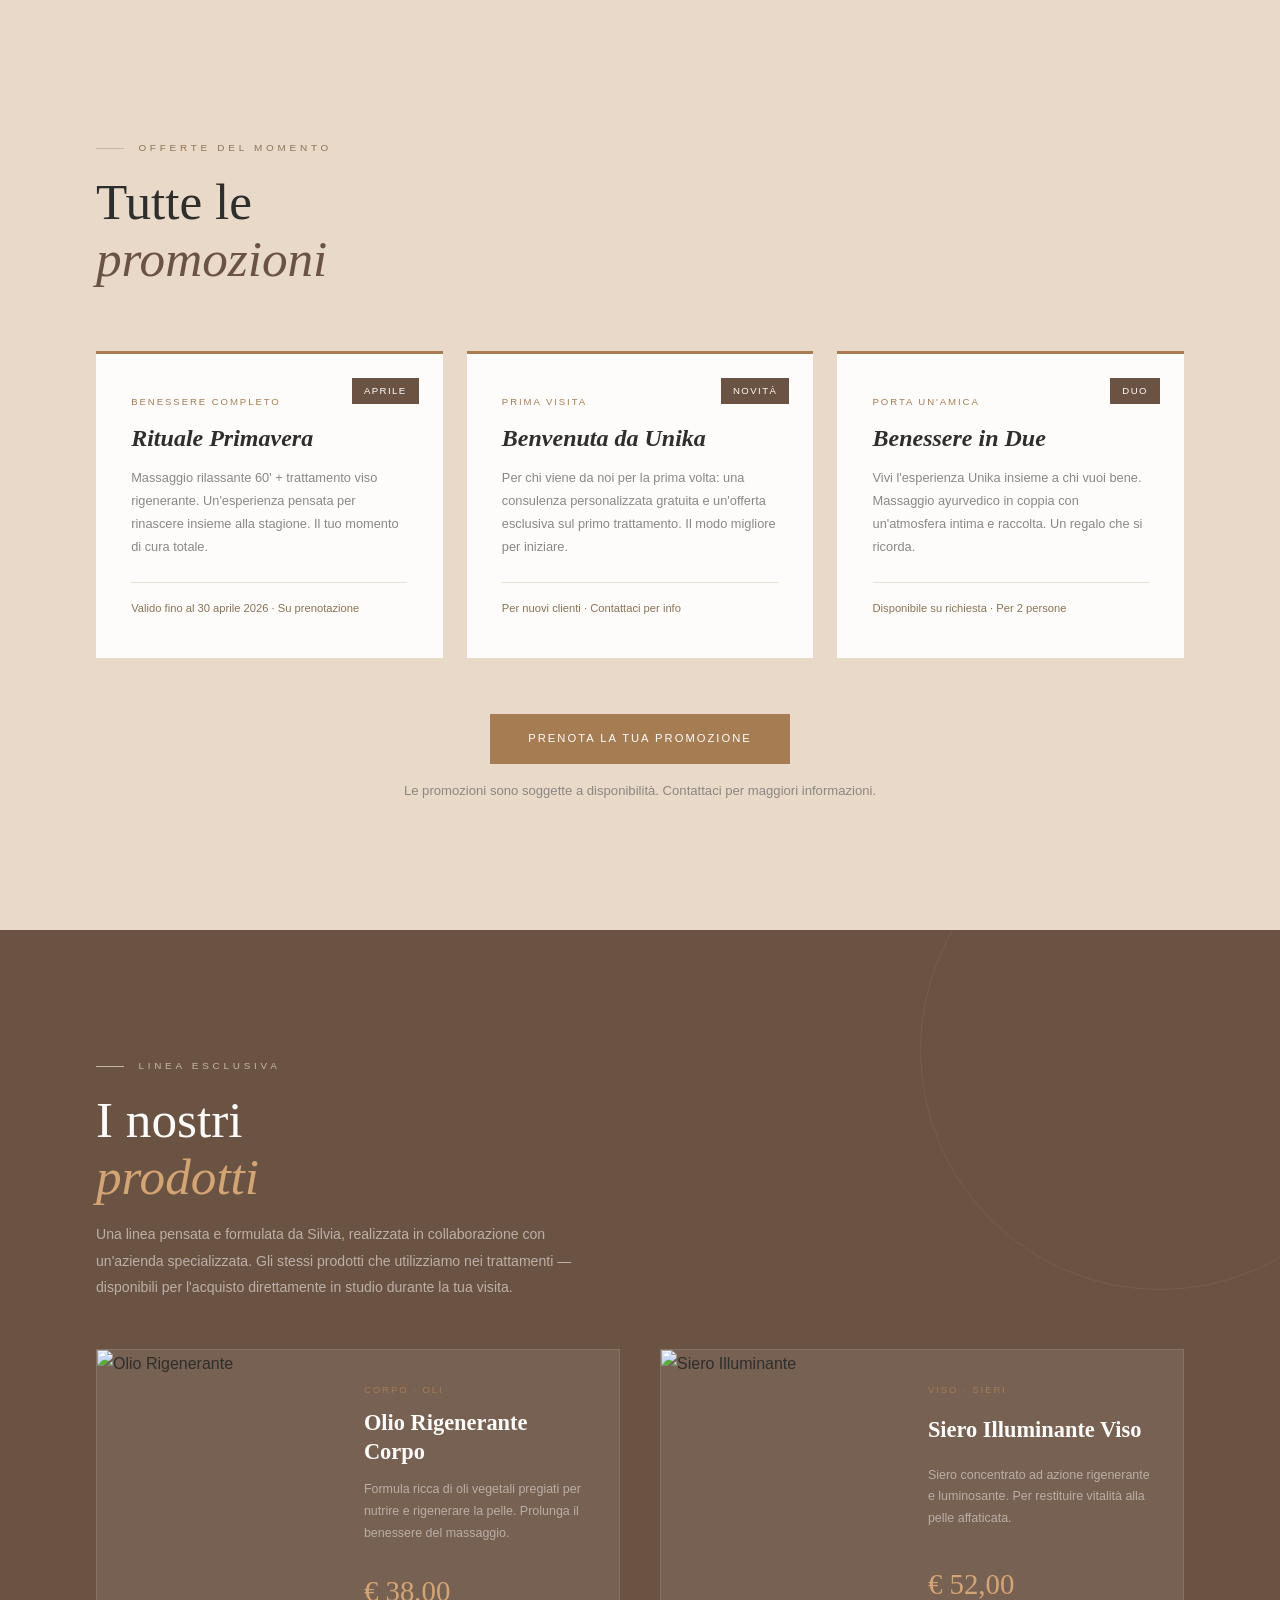
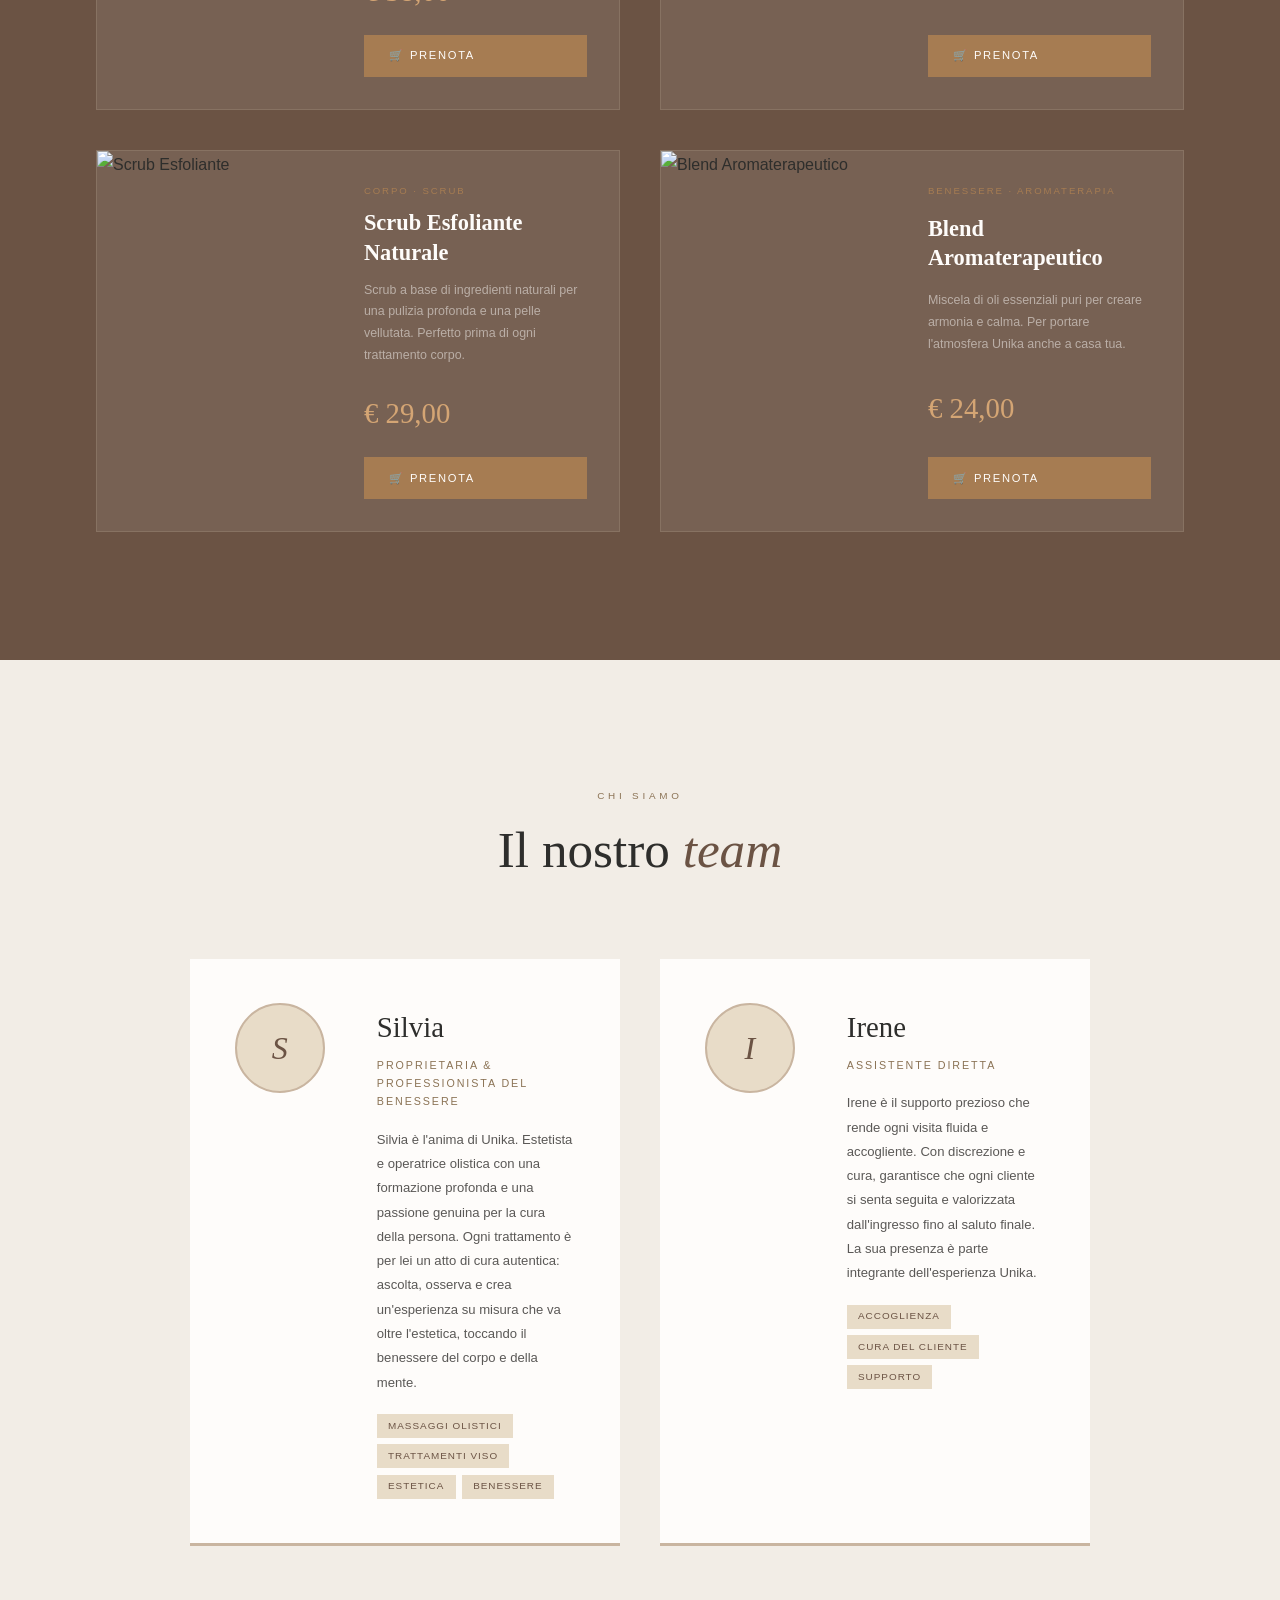
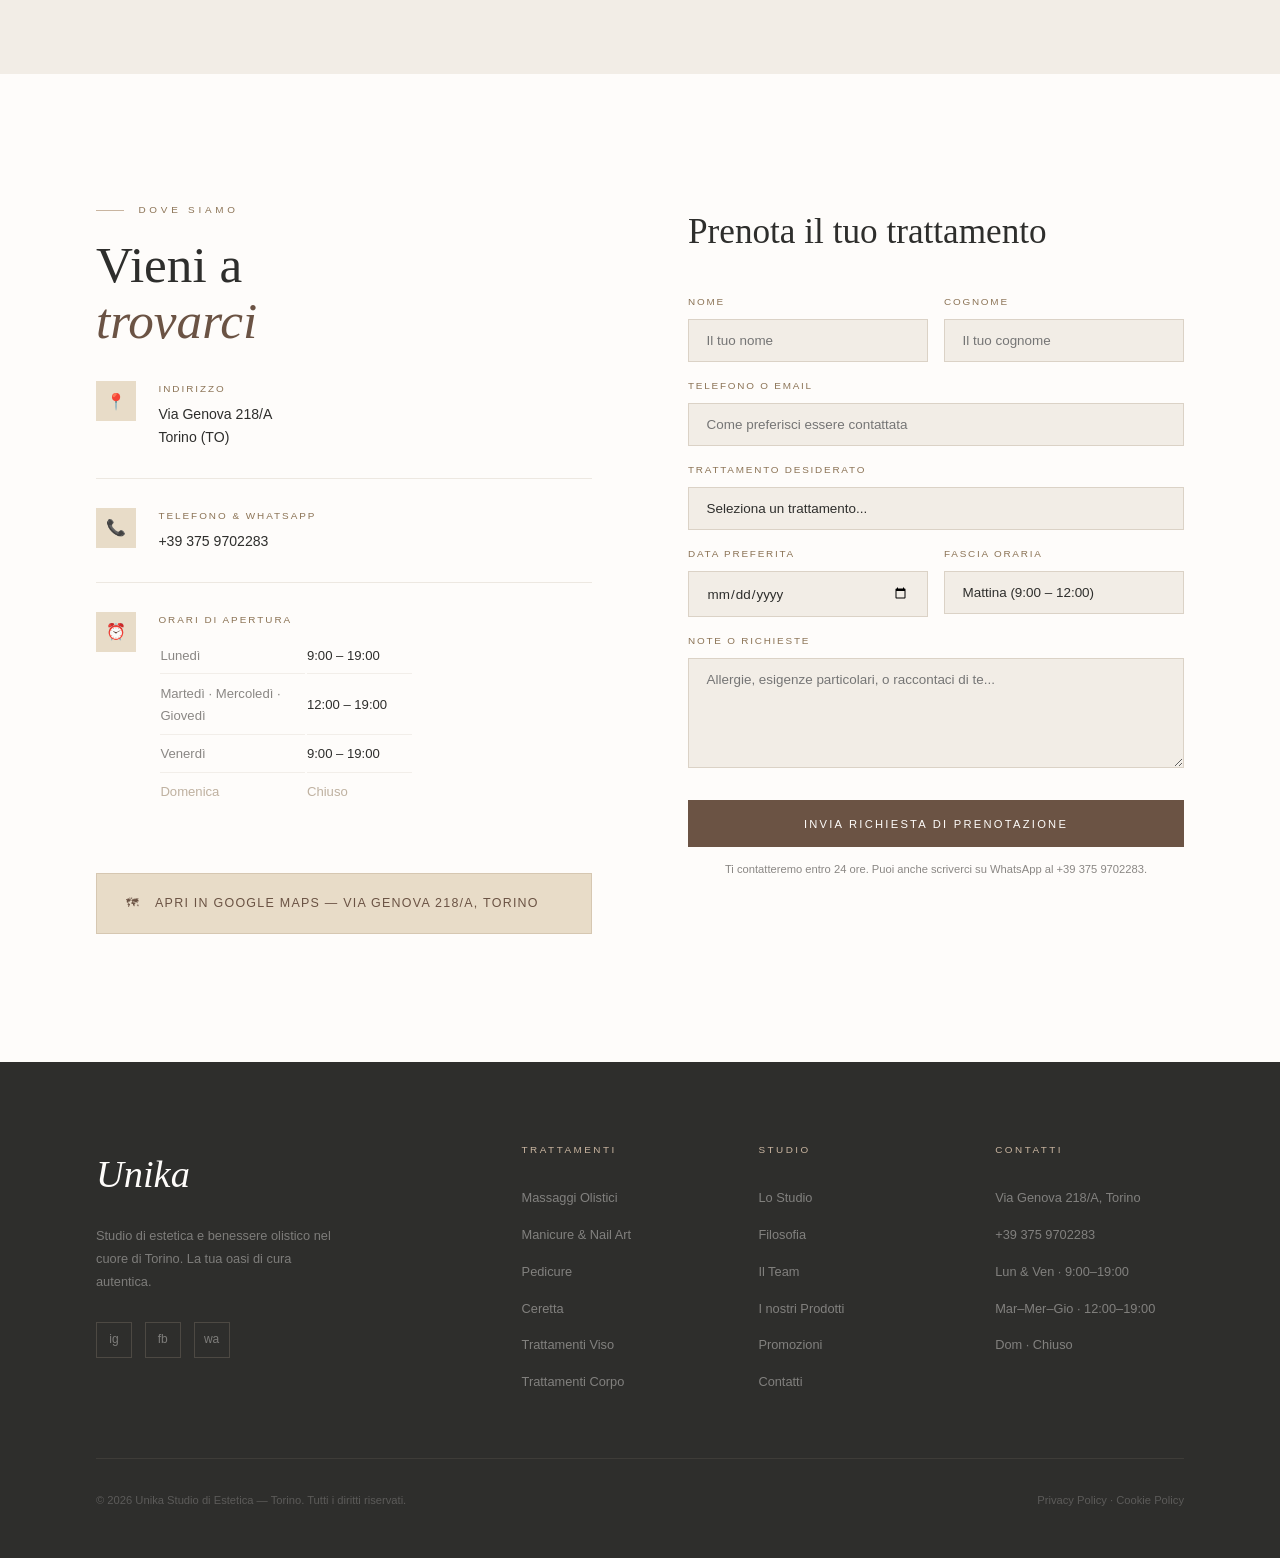
==== commit 2b2e3cdd: "new index" ====
--- a/index.html
+++ b/index.html
@@ -34,7 +34,7 @@
 </div>
 </div>
 <div class="hero-right">
-<img src="https://images.unsplash.com/photo-1556228578-8c89e6adf883?w=800&amp;q=80" alt="Studio Unika" class="hero-image">
+<img src="[data-uri]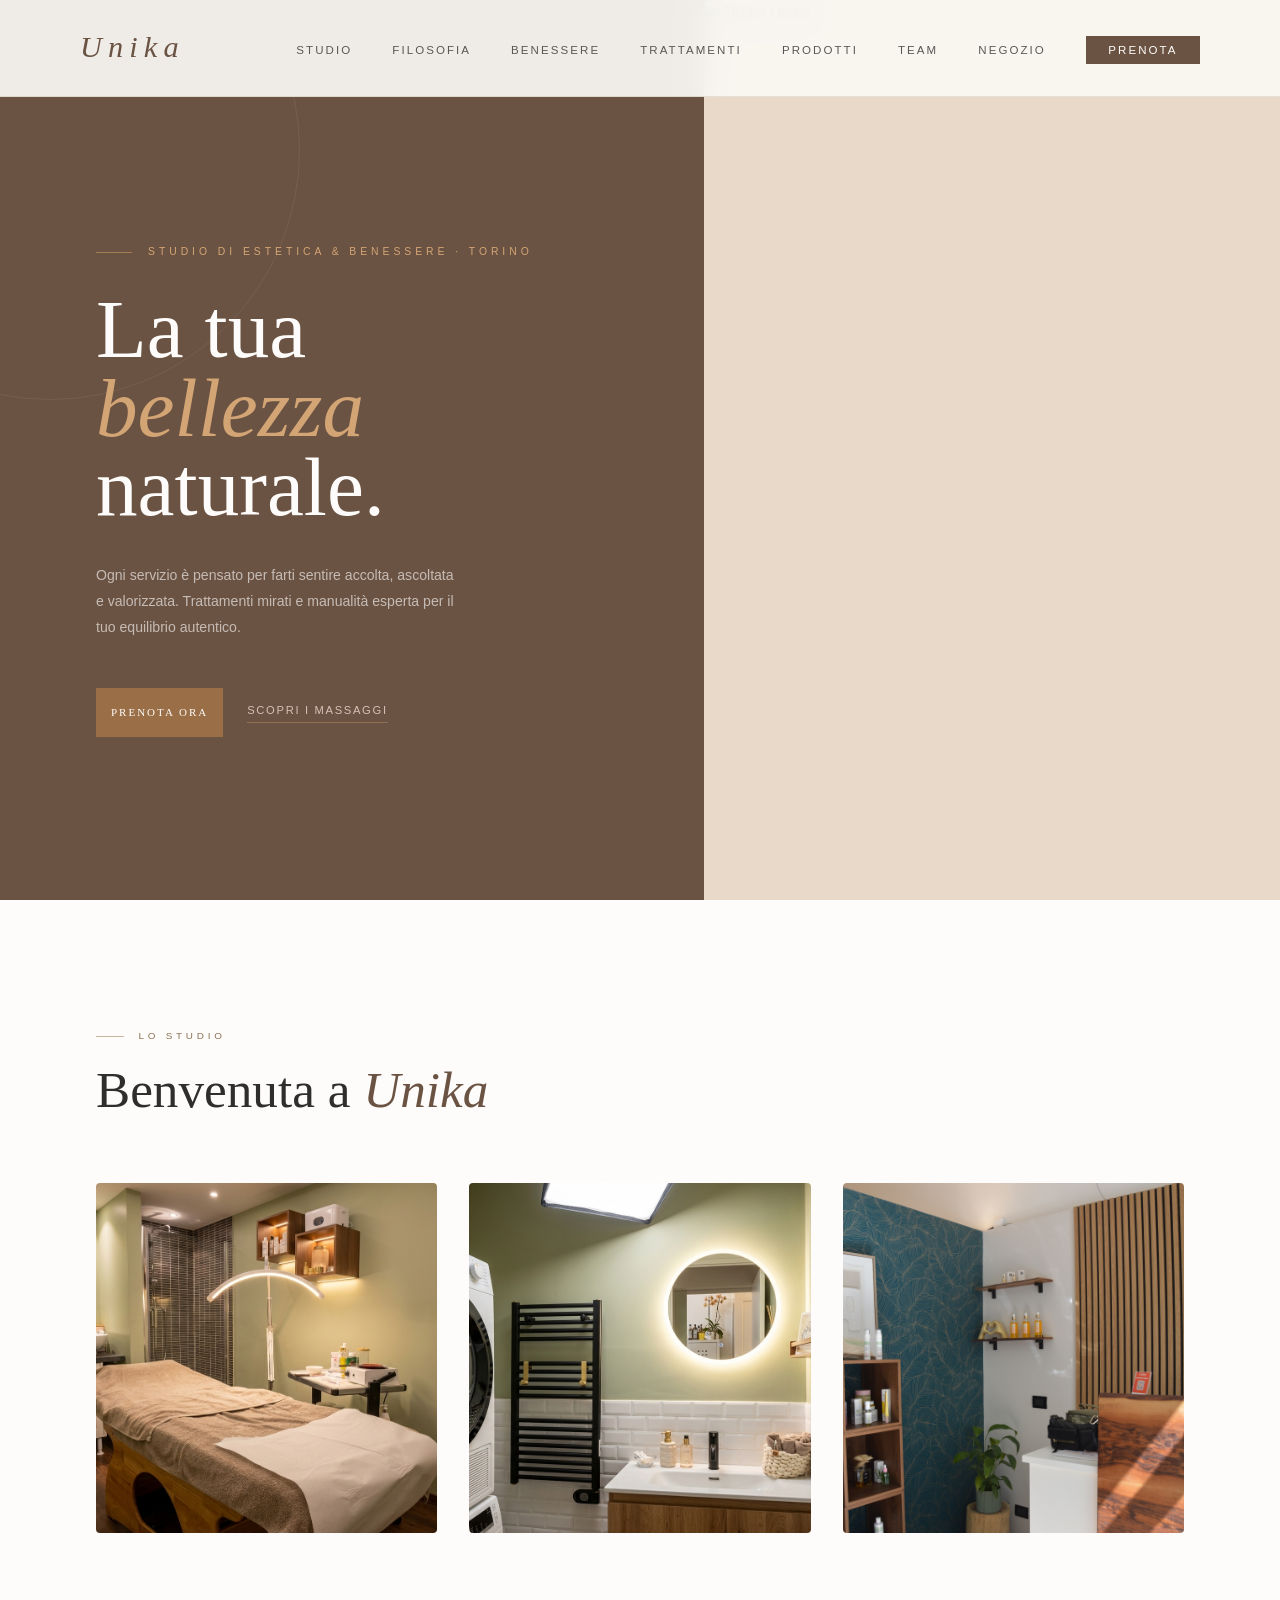
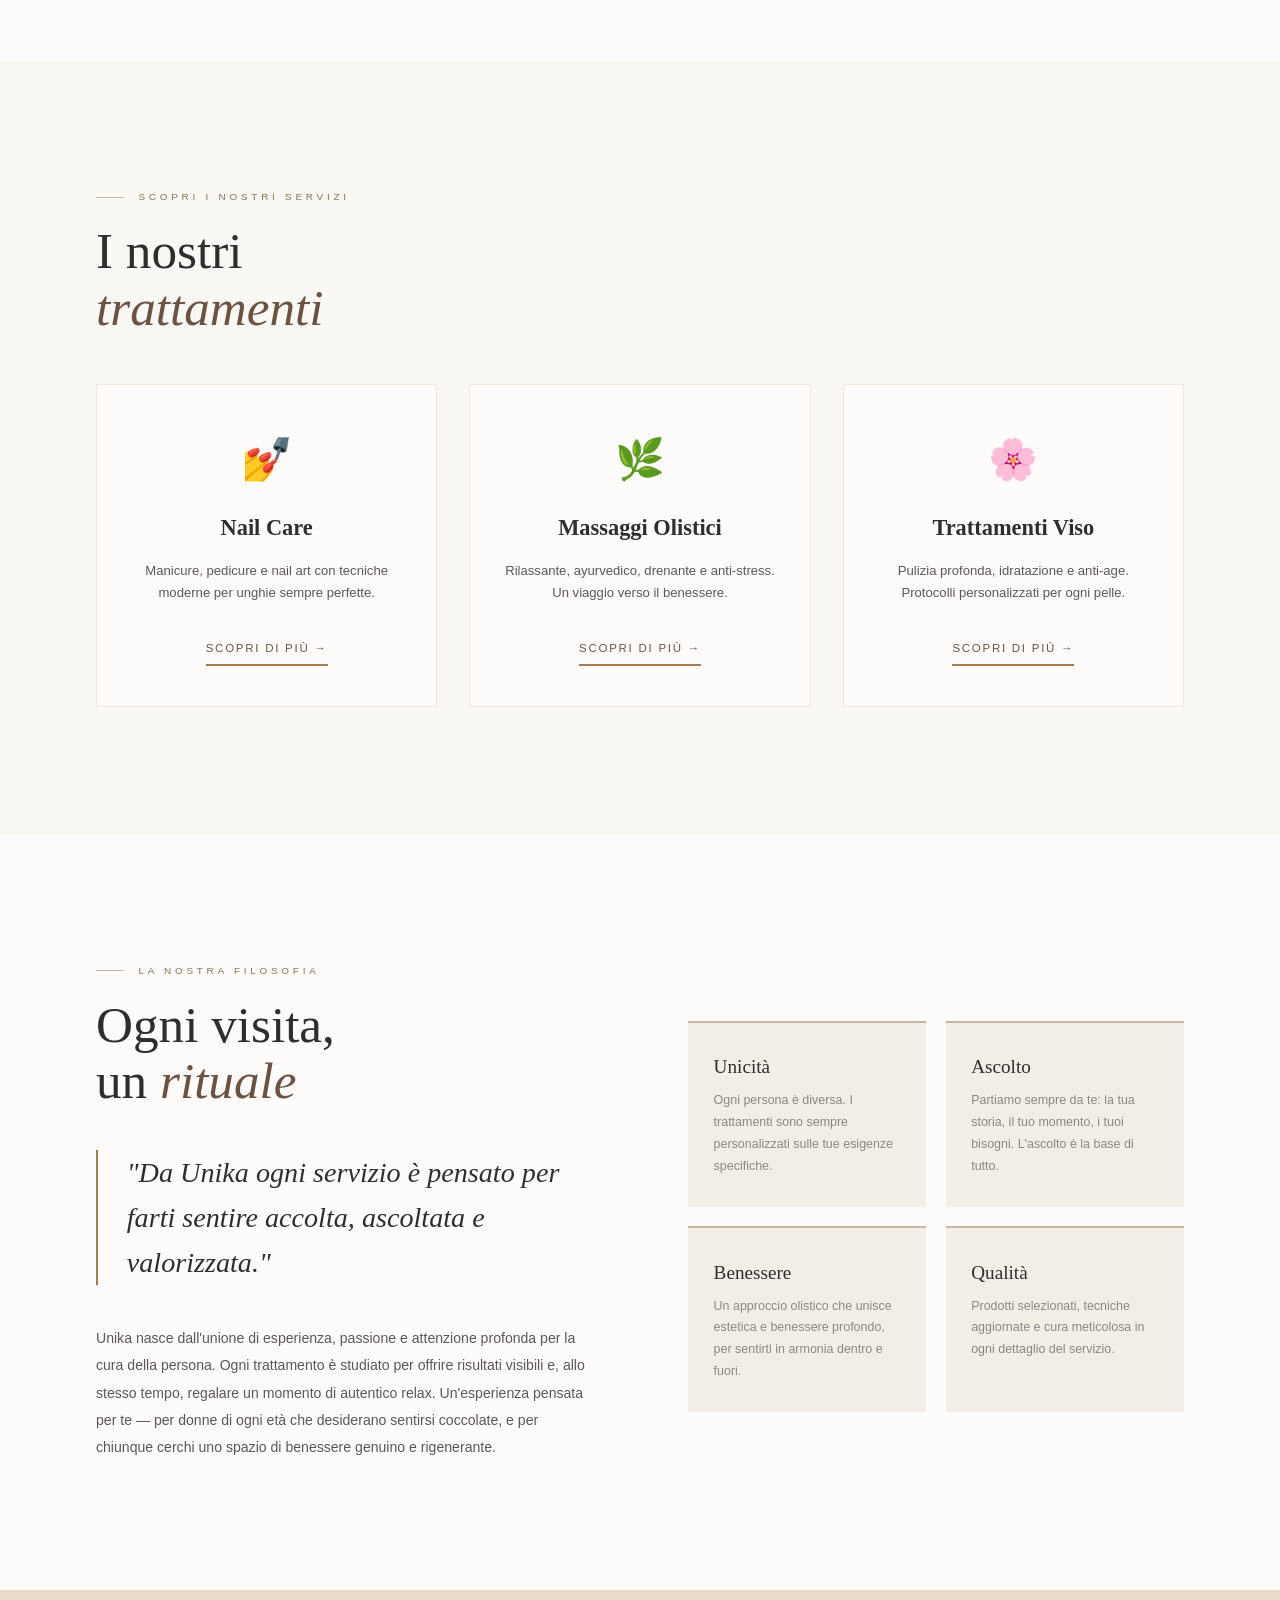
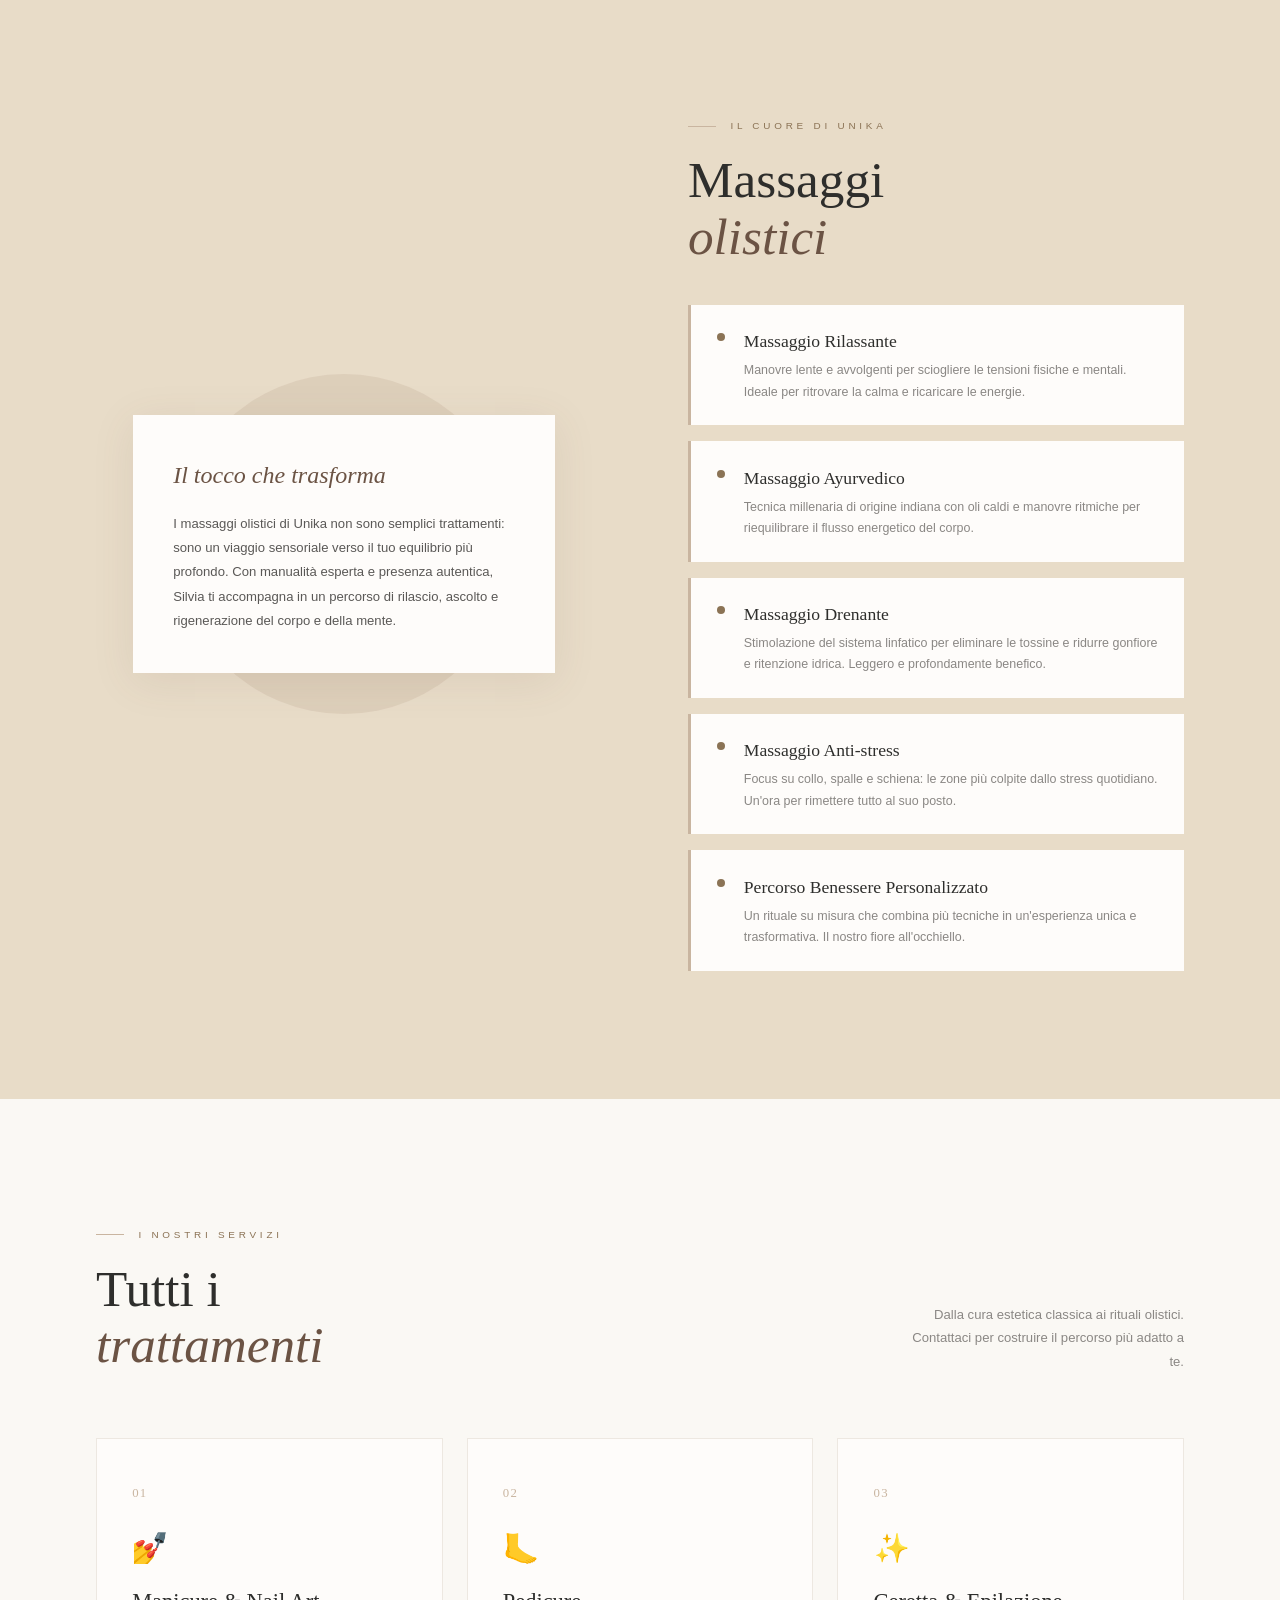
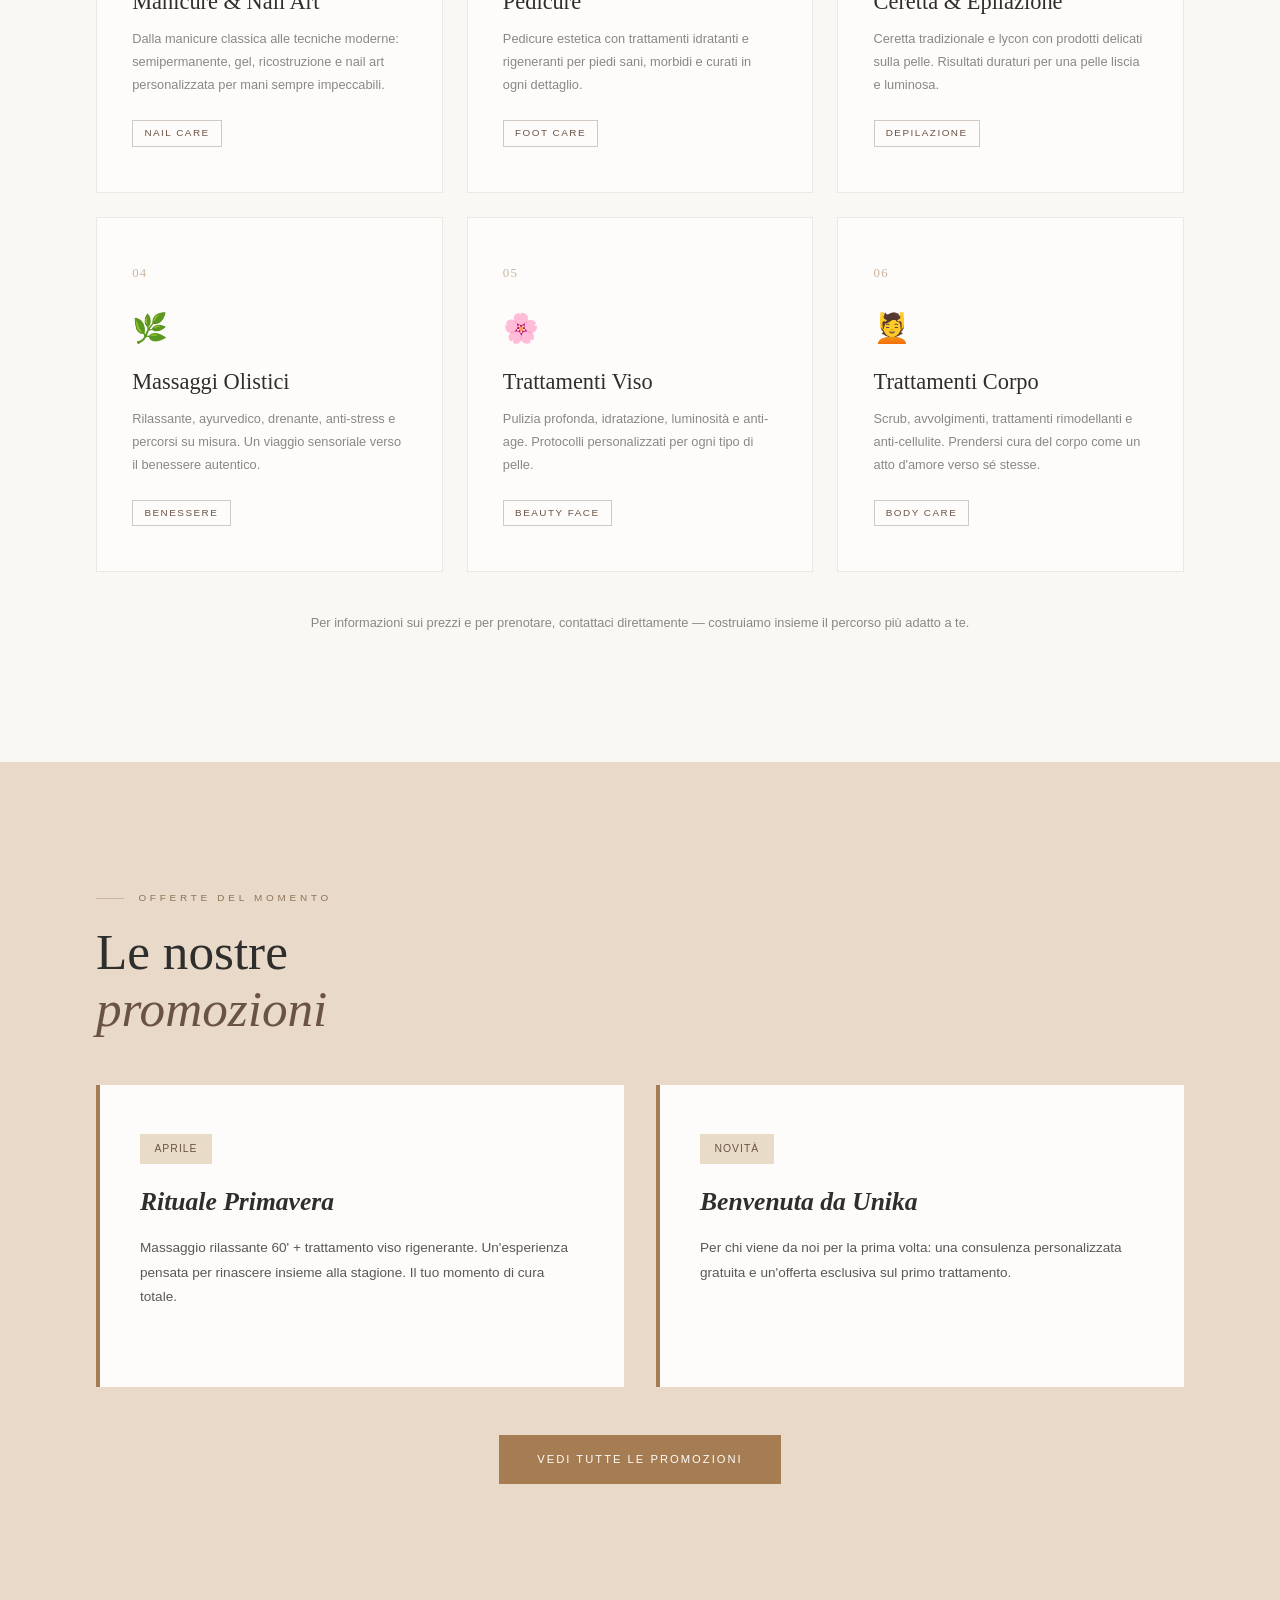
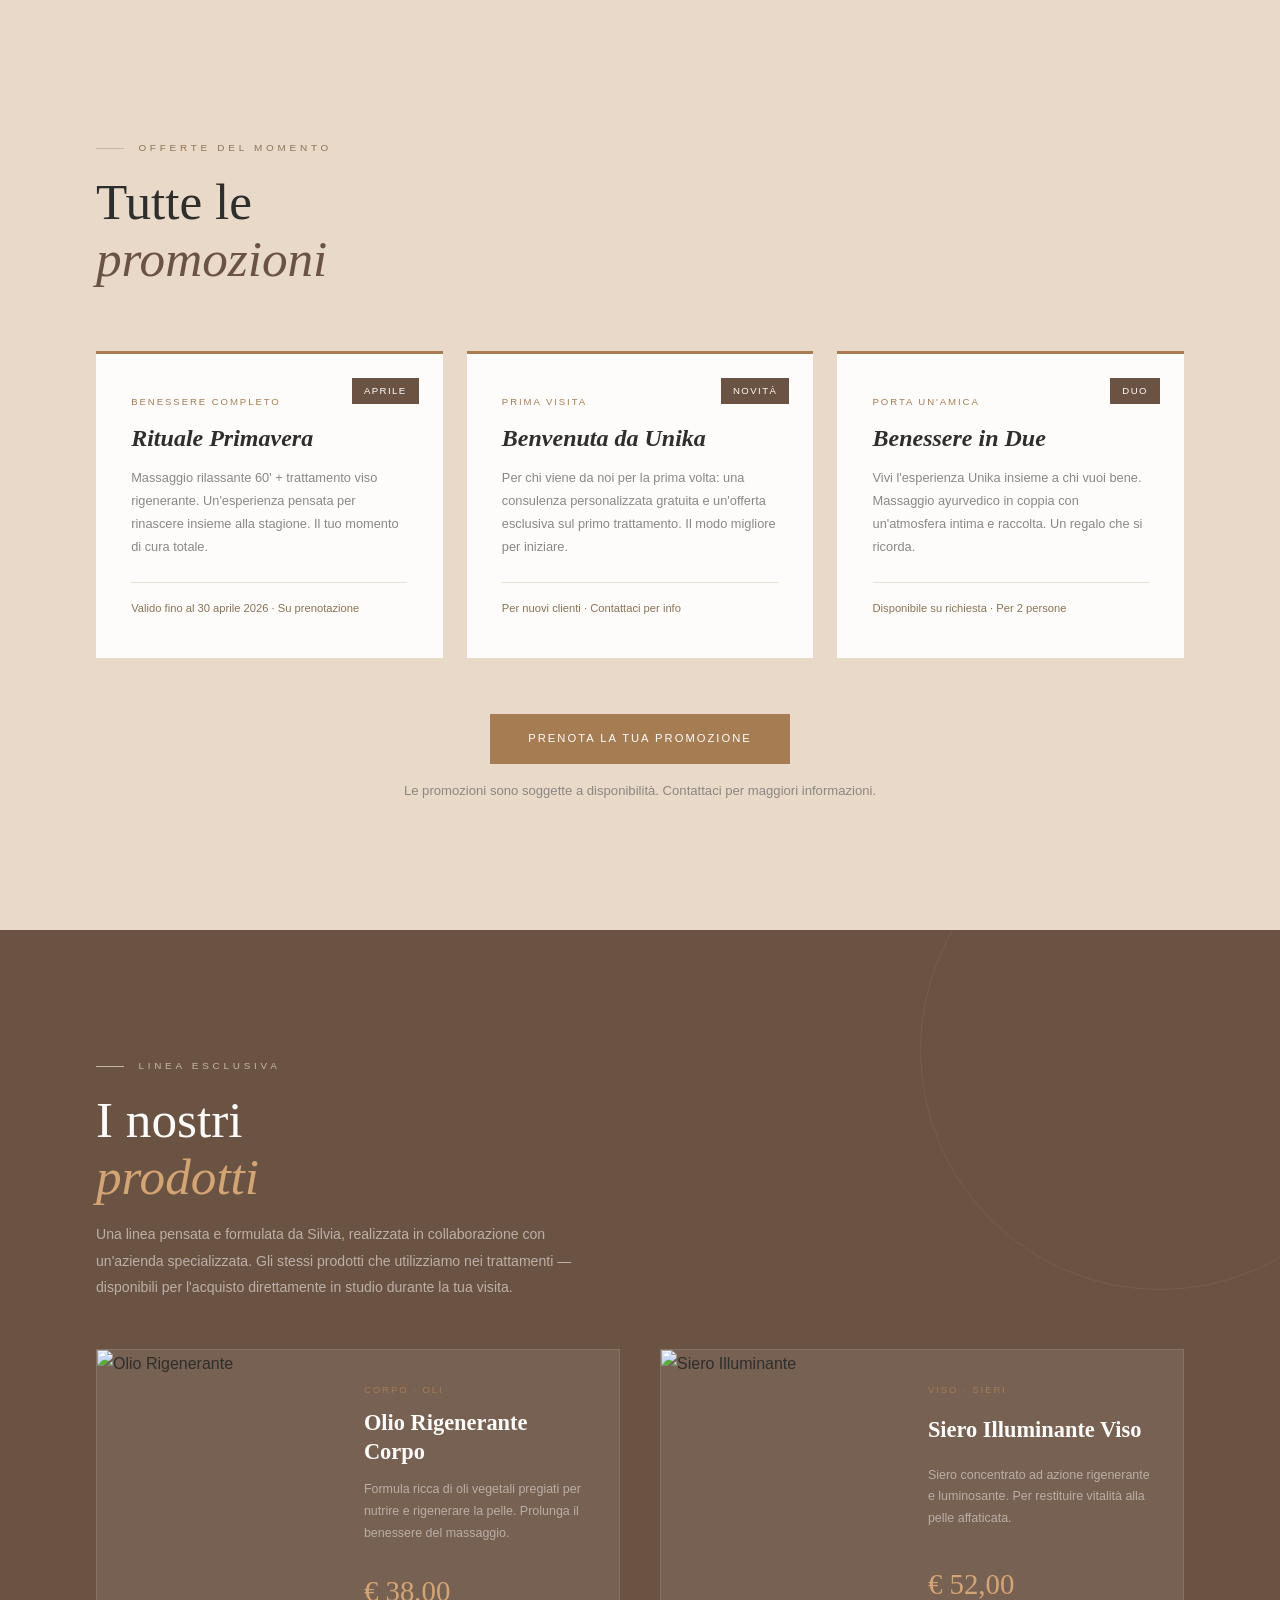
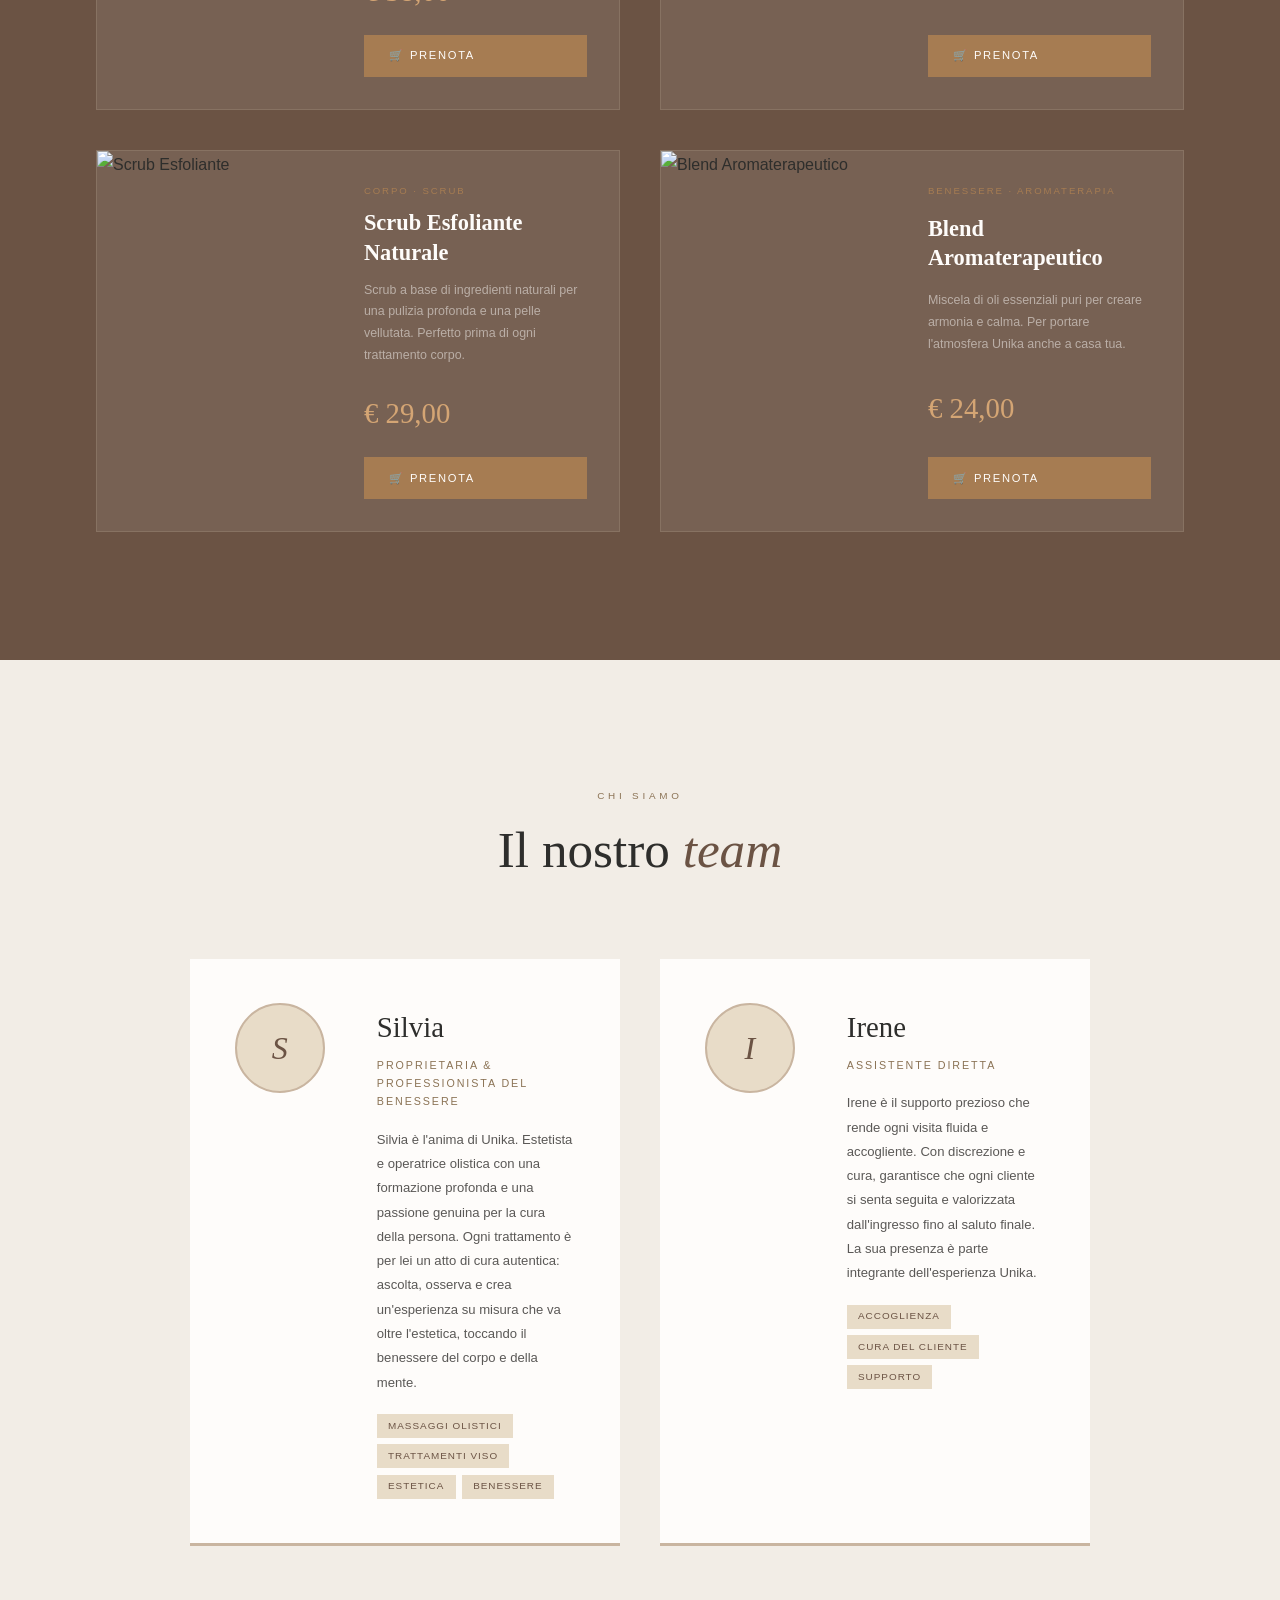
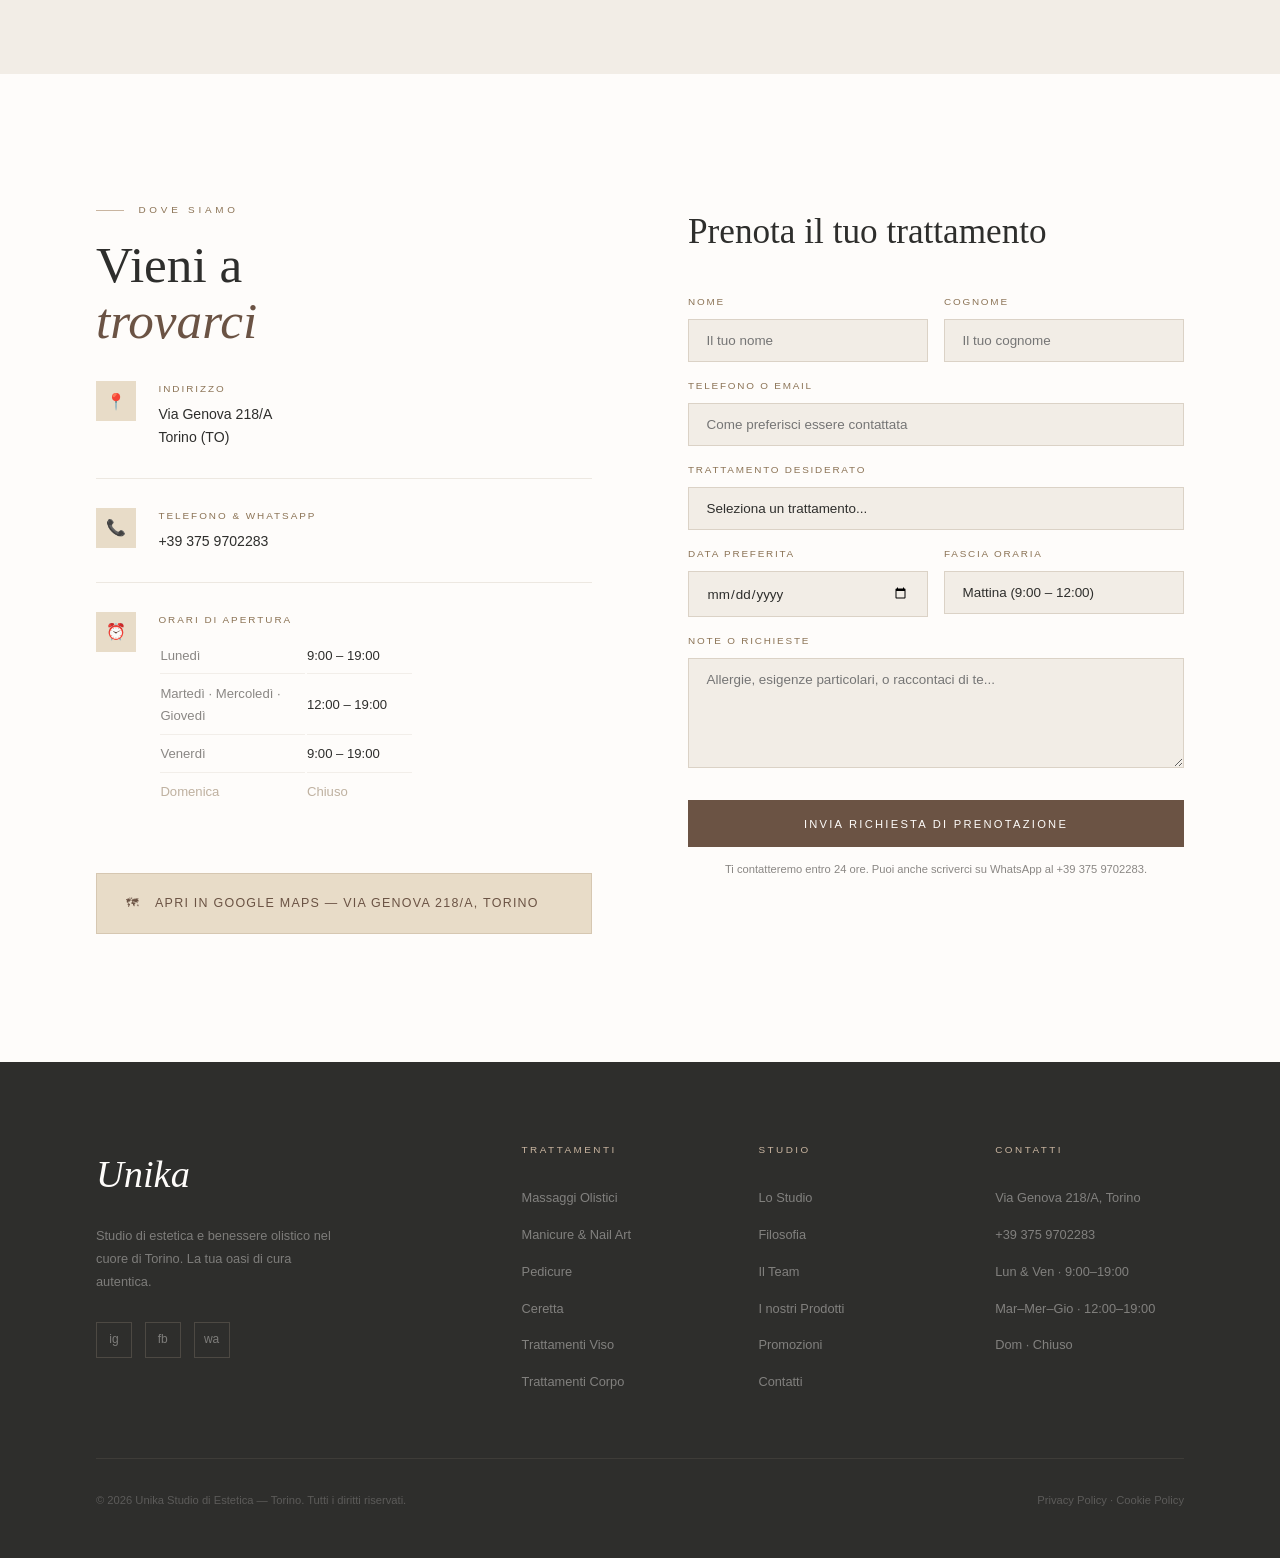
==== commit 71dd3522: "Update index.html" ====
--- a/index.html
+++ b/index.html
@@ -1,693 +1,881 @@
-<!DOCTYPE html>
-<html lang="it">
-<head>
-<meta charset="UTF-8">
-<meta name="viewport" content="width=device-width, initial-scale=1.0">
-<title>Unika — Studio di Estetica &amp; Benessere Torino</title>
-<link href="https://fonts.googleapis.com/css2?family=Cormorant+Garamond:ital,wght@0,300;0,400;0,600;1,300;1,400;1,600&family=DM+Sans:wght@300;400;500&display=swap" rel="stylesheet">
-<link rel="stylesheet" href="css/style.css">
-</head>
-<body>
-<nav id="top">
-<a href="#top" class="nav-logo">Unika</a>
-<ul class="nav-links">
-<li><a href="#studio">Studio</a></li>
-<li><a href="#filosofia">Filosofia</a></li>
-<li><a href="#olistico">Benessere</a></li>
-<li><a href="#trattamenti">Trattamenti</a></li>
-<li><a href="#ecommerce">Prodotti</a></li>
-<li><a href="#team">Team</a></li>
-<li><a href="shop.html" class="nav-negozio">Negozio</a></li>
-<li><a href="#contatti" class="nav-cta">Prenota</a></li>
-</ul>
-</nav>
-
-<!-- HERO -->
-<section class="hero">
-<div class="hero-left">
-<p class="hero-eyebrow au">Studio di Estetica &amp; Benessere · Torino</p>
-<h1 class="hero-title au d1">La tua<br><em>bellezza</em><br>naturale.</h1>
-<p class="hero-sub au d2">Ogni servizio è pensato per farti sentire accolta, ascoltata e valorizzata. Trattamenti mirati e manualità esperta per il tuo equilibrio autentico.</p>
-<div class="hero-actions au d3">
-<a href="#contatti" class="btn-primary">Prenota ora</a>
-<a href="#olistico" class="btn-ghost">Scopri i massaggi</a>
-</div>
-</div>
-<div class="hero-right">
-<img src="[data-uri]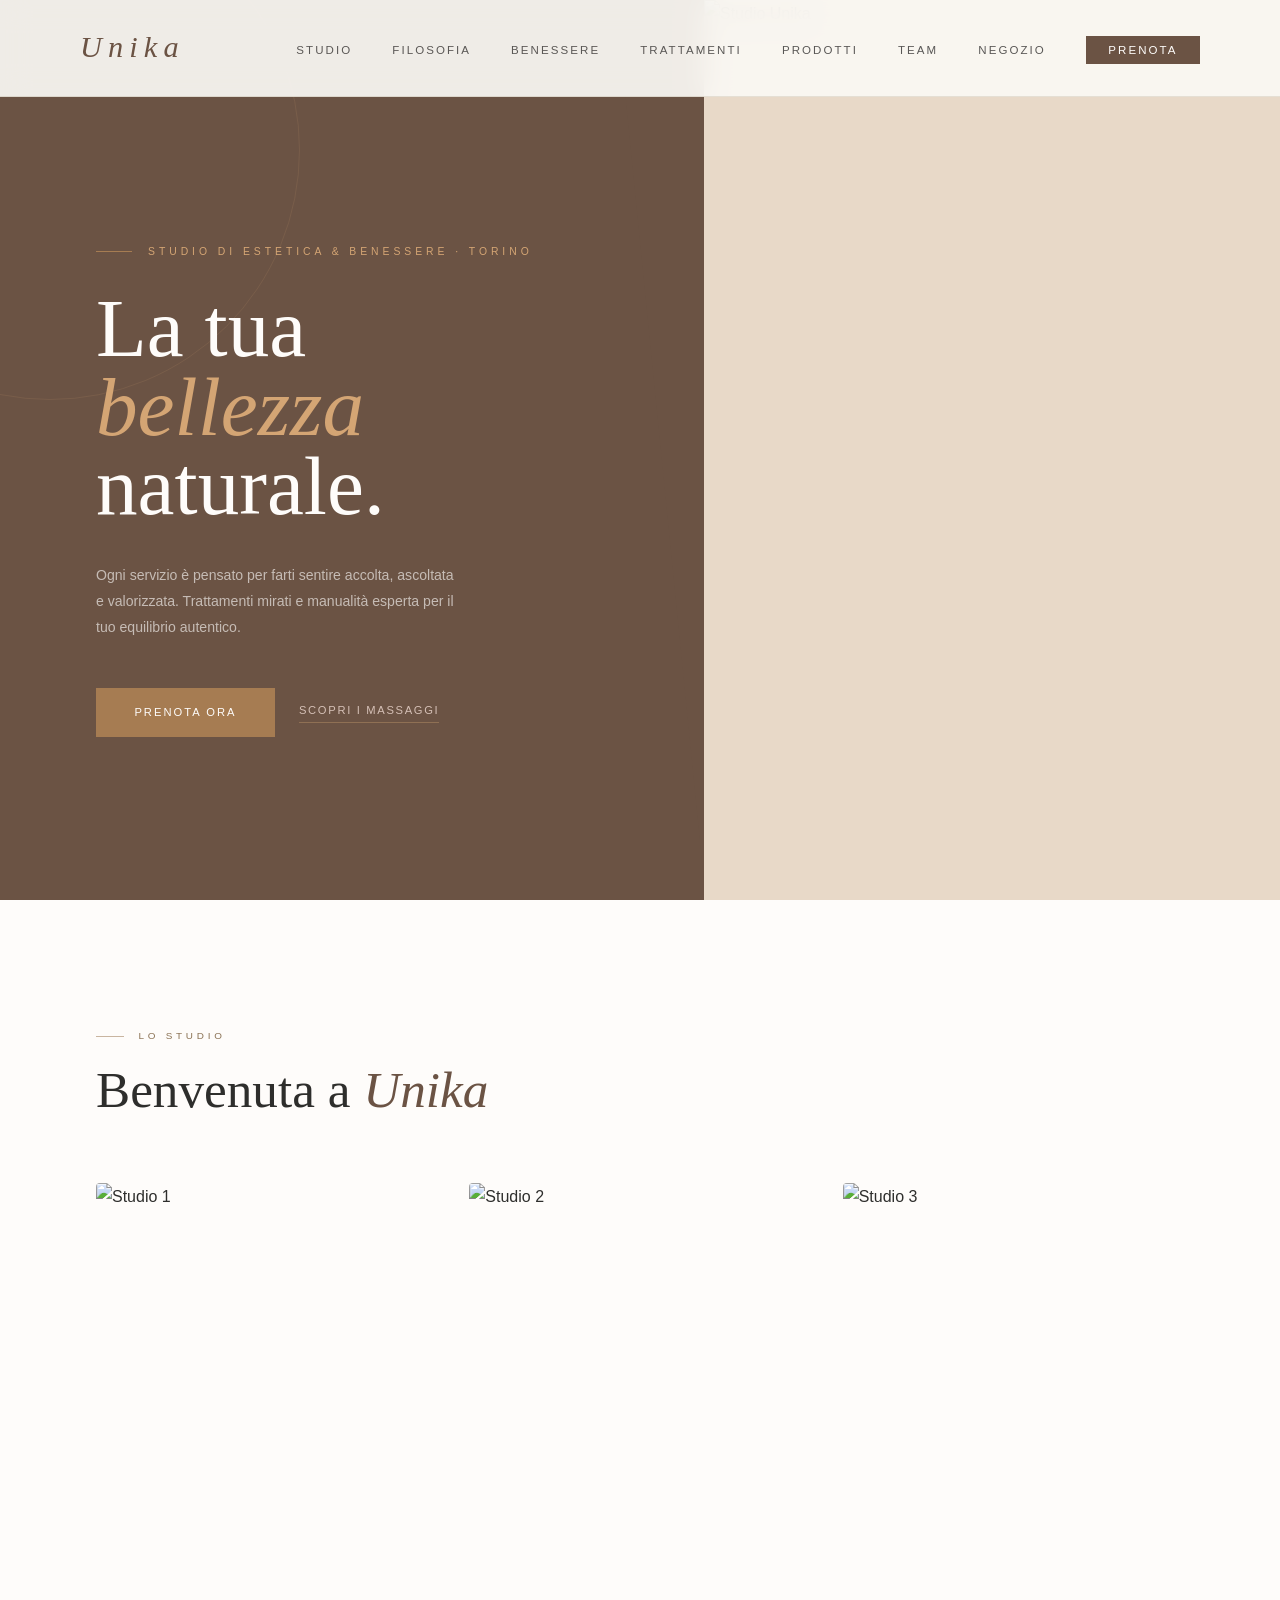
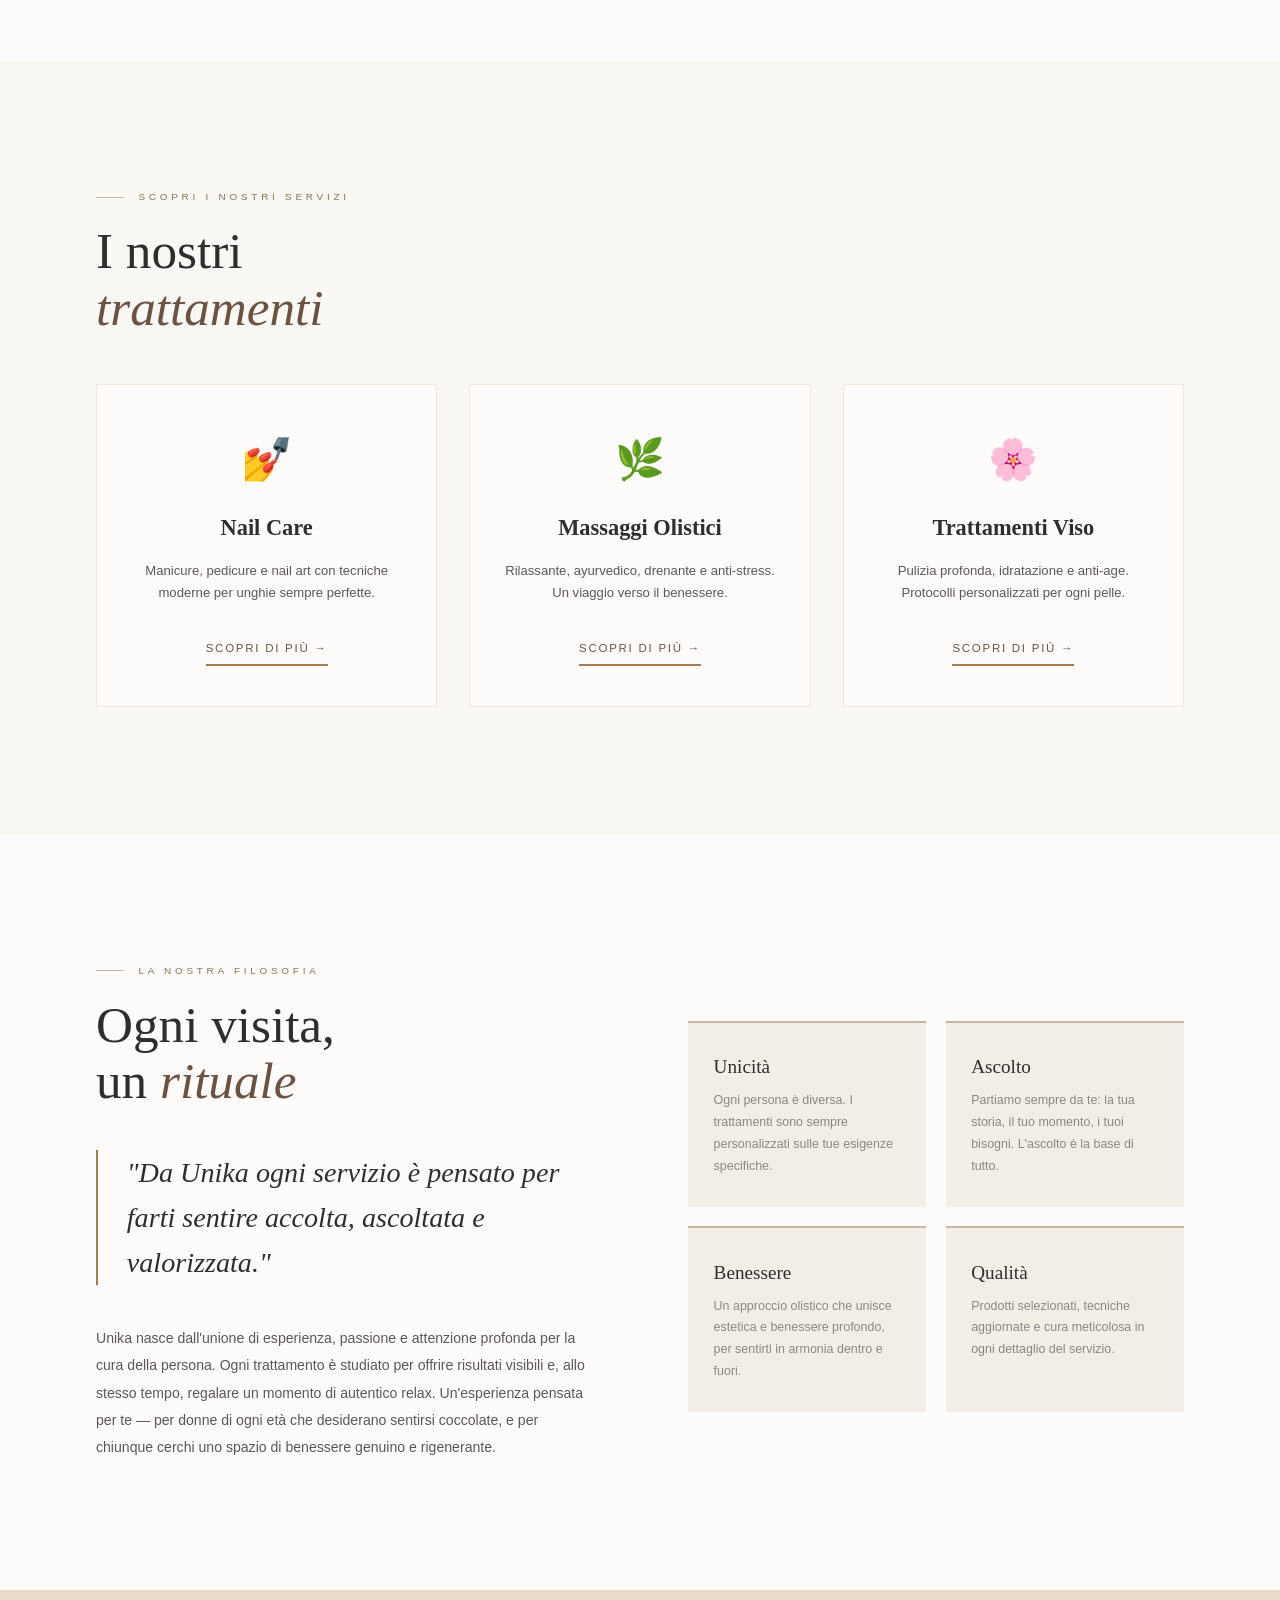
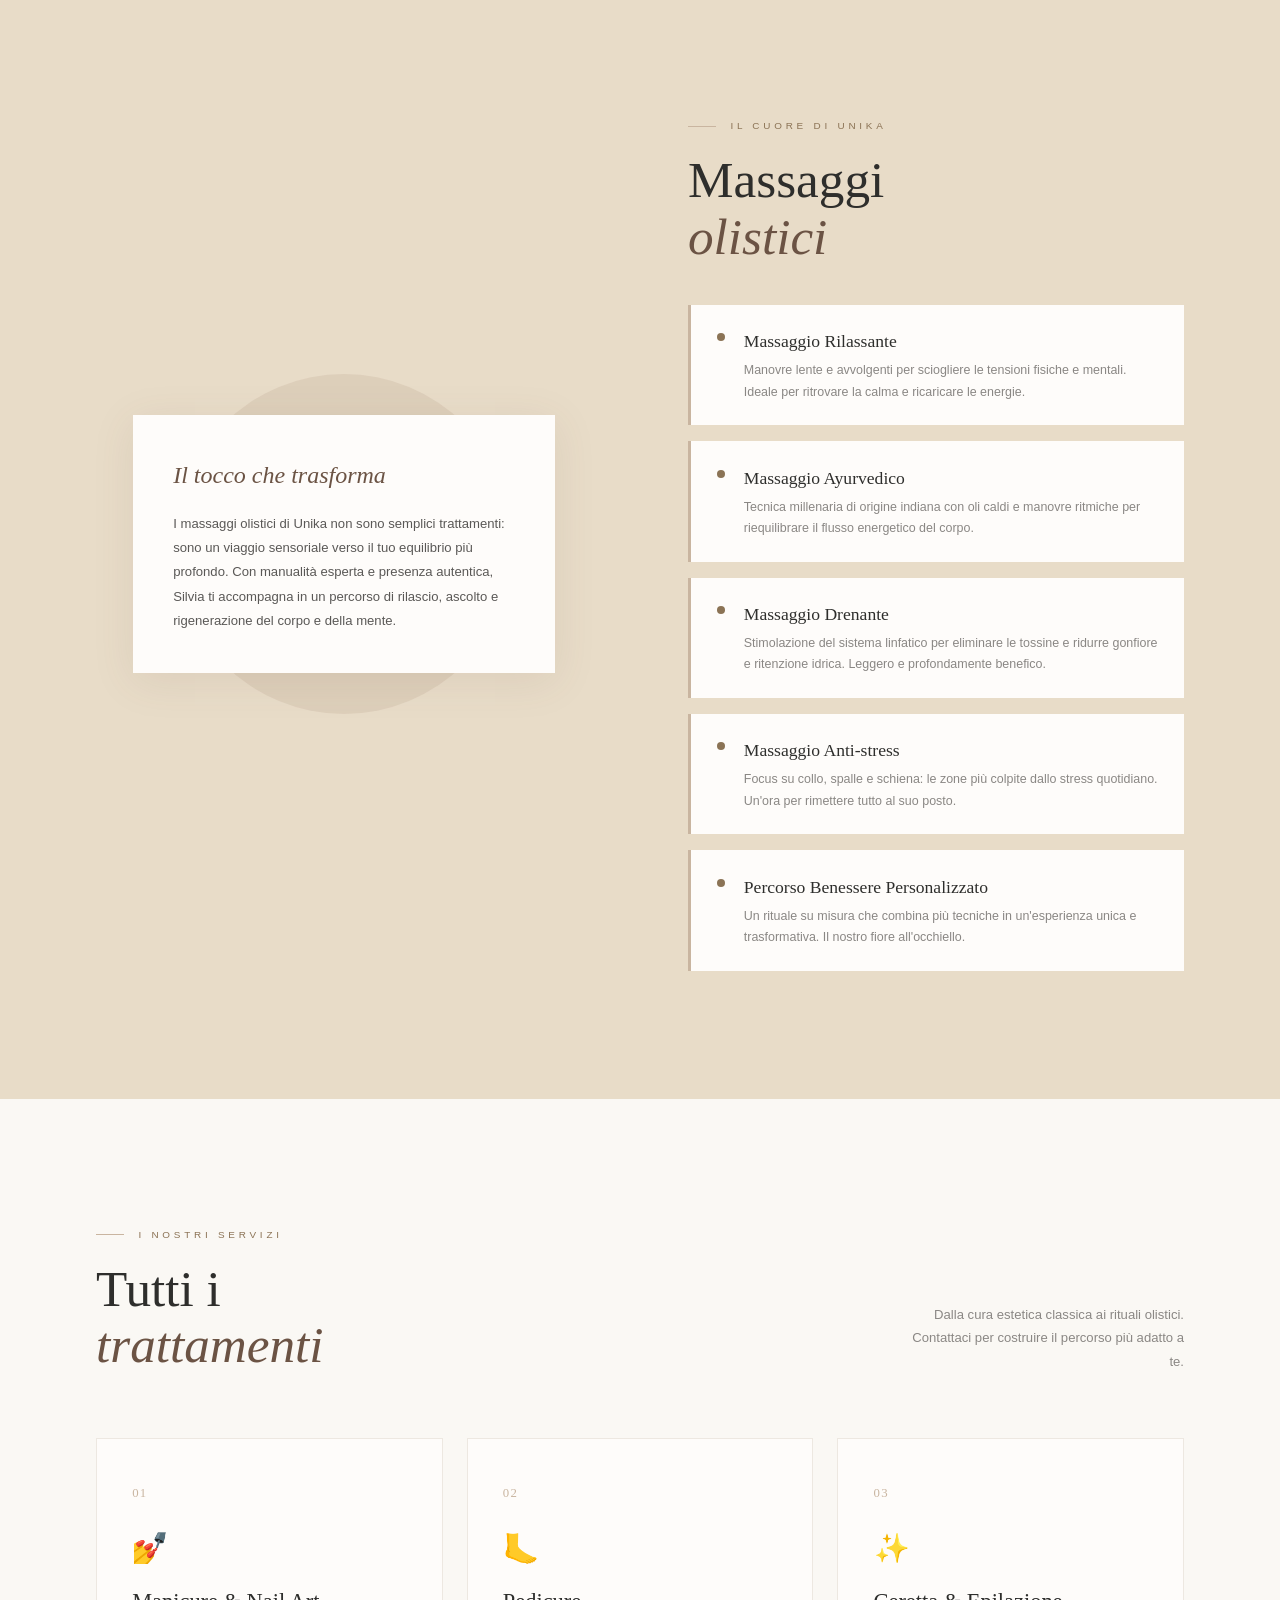
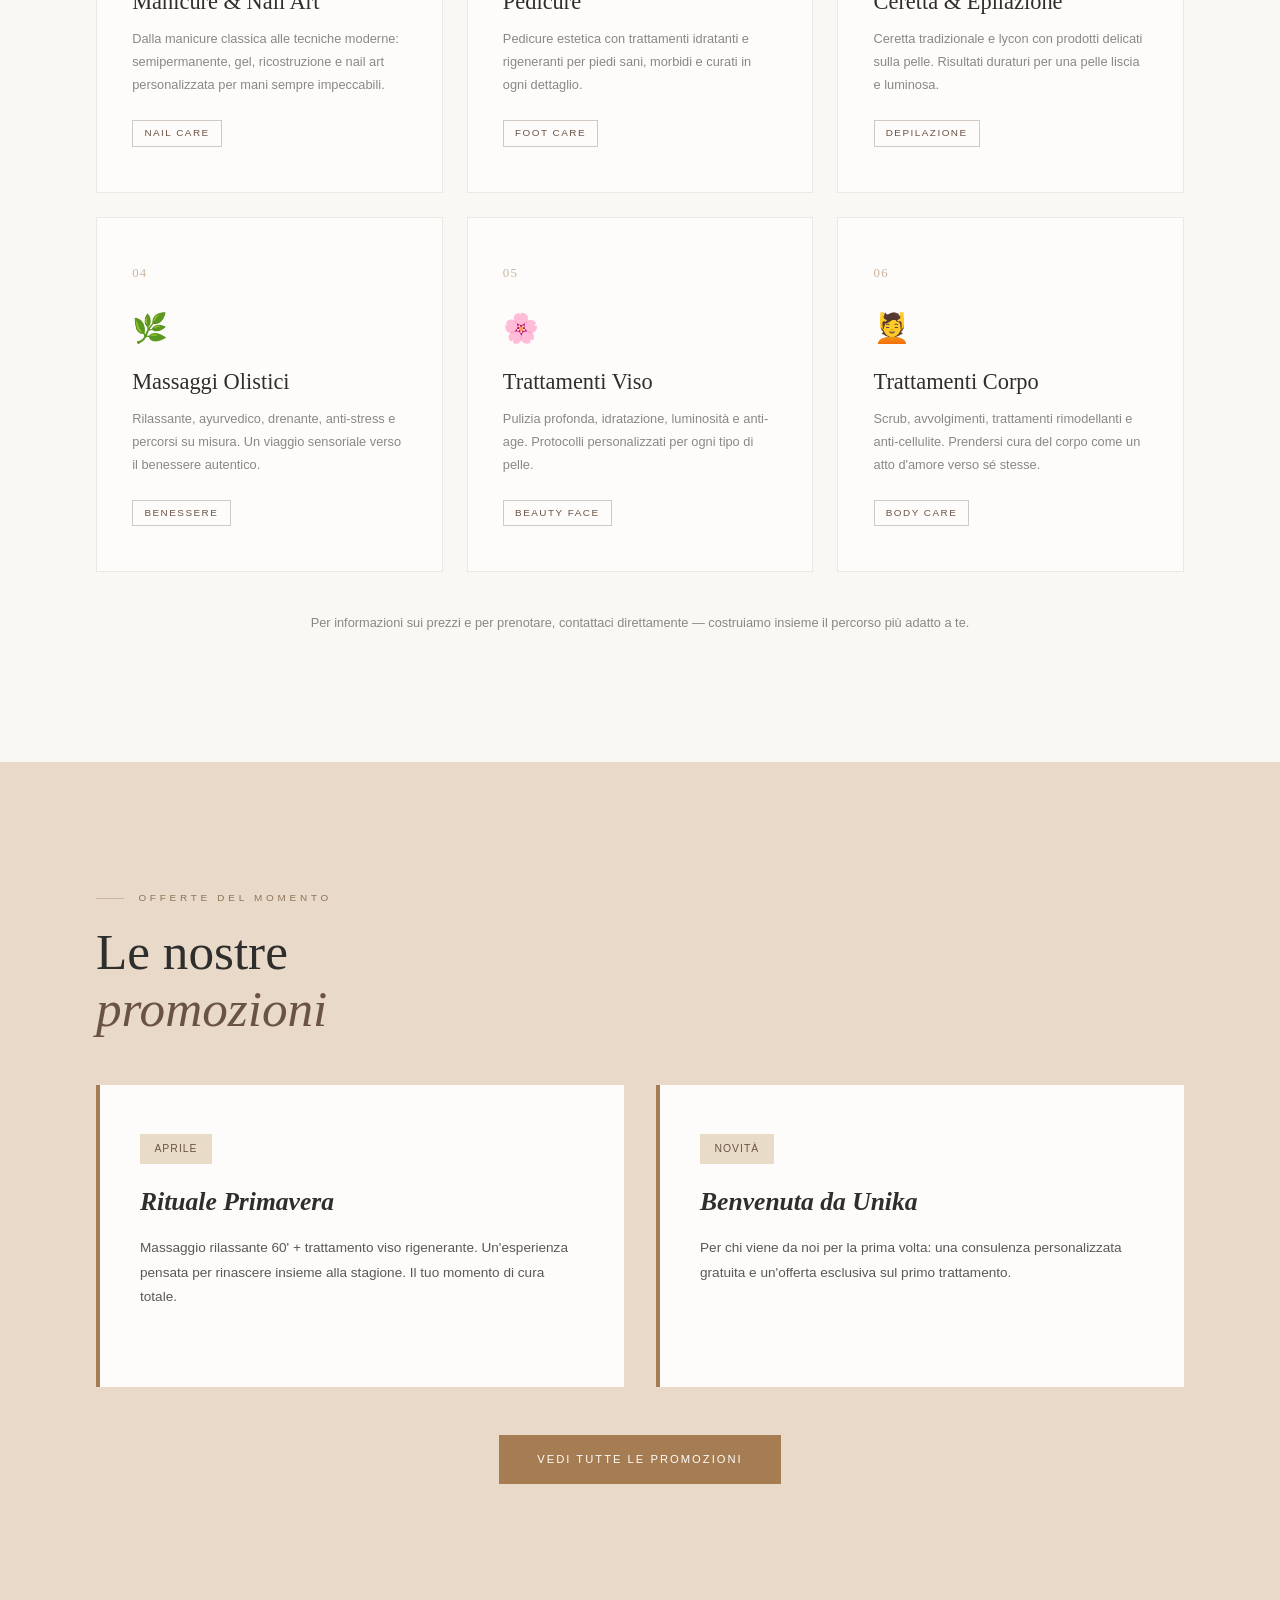
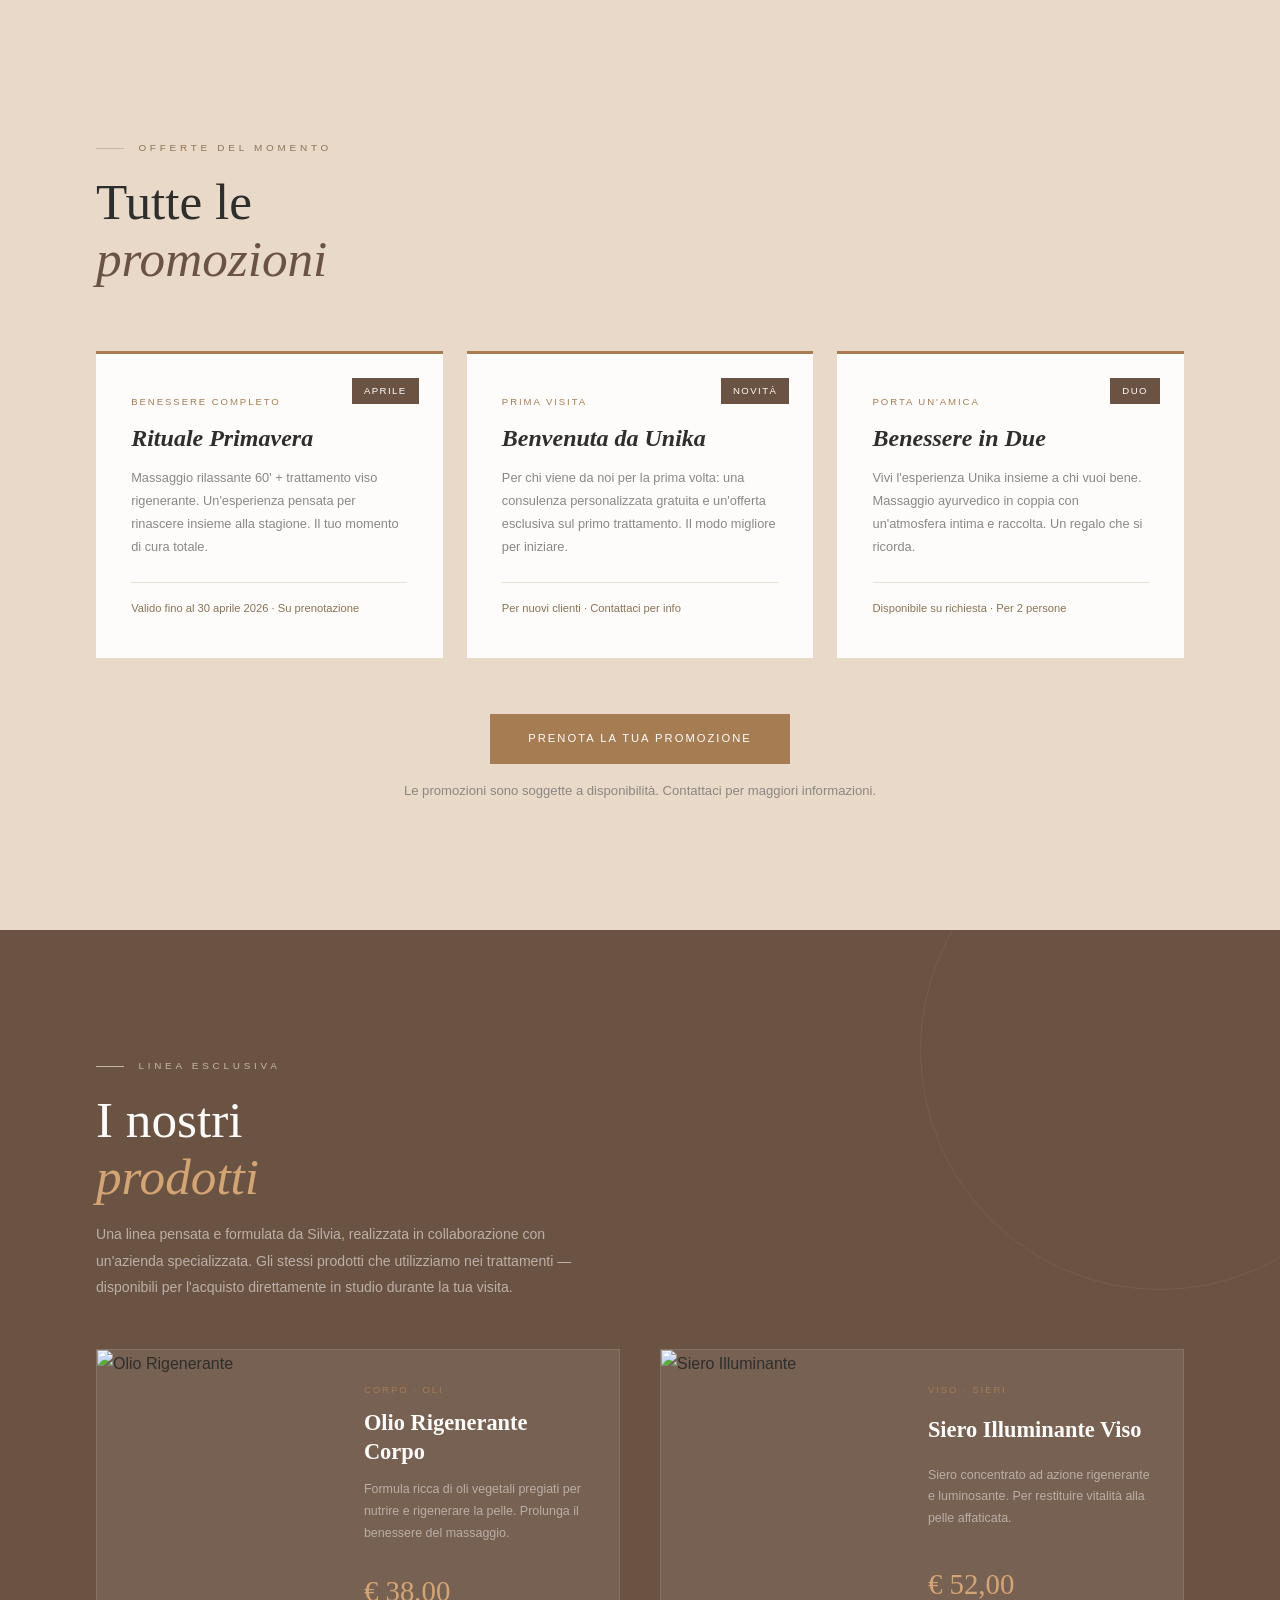
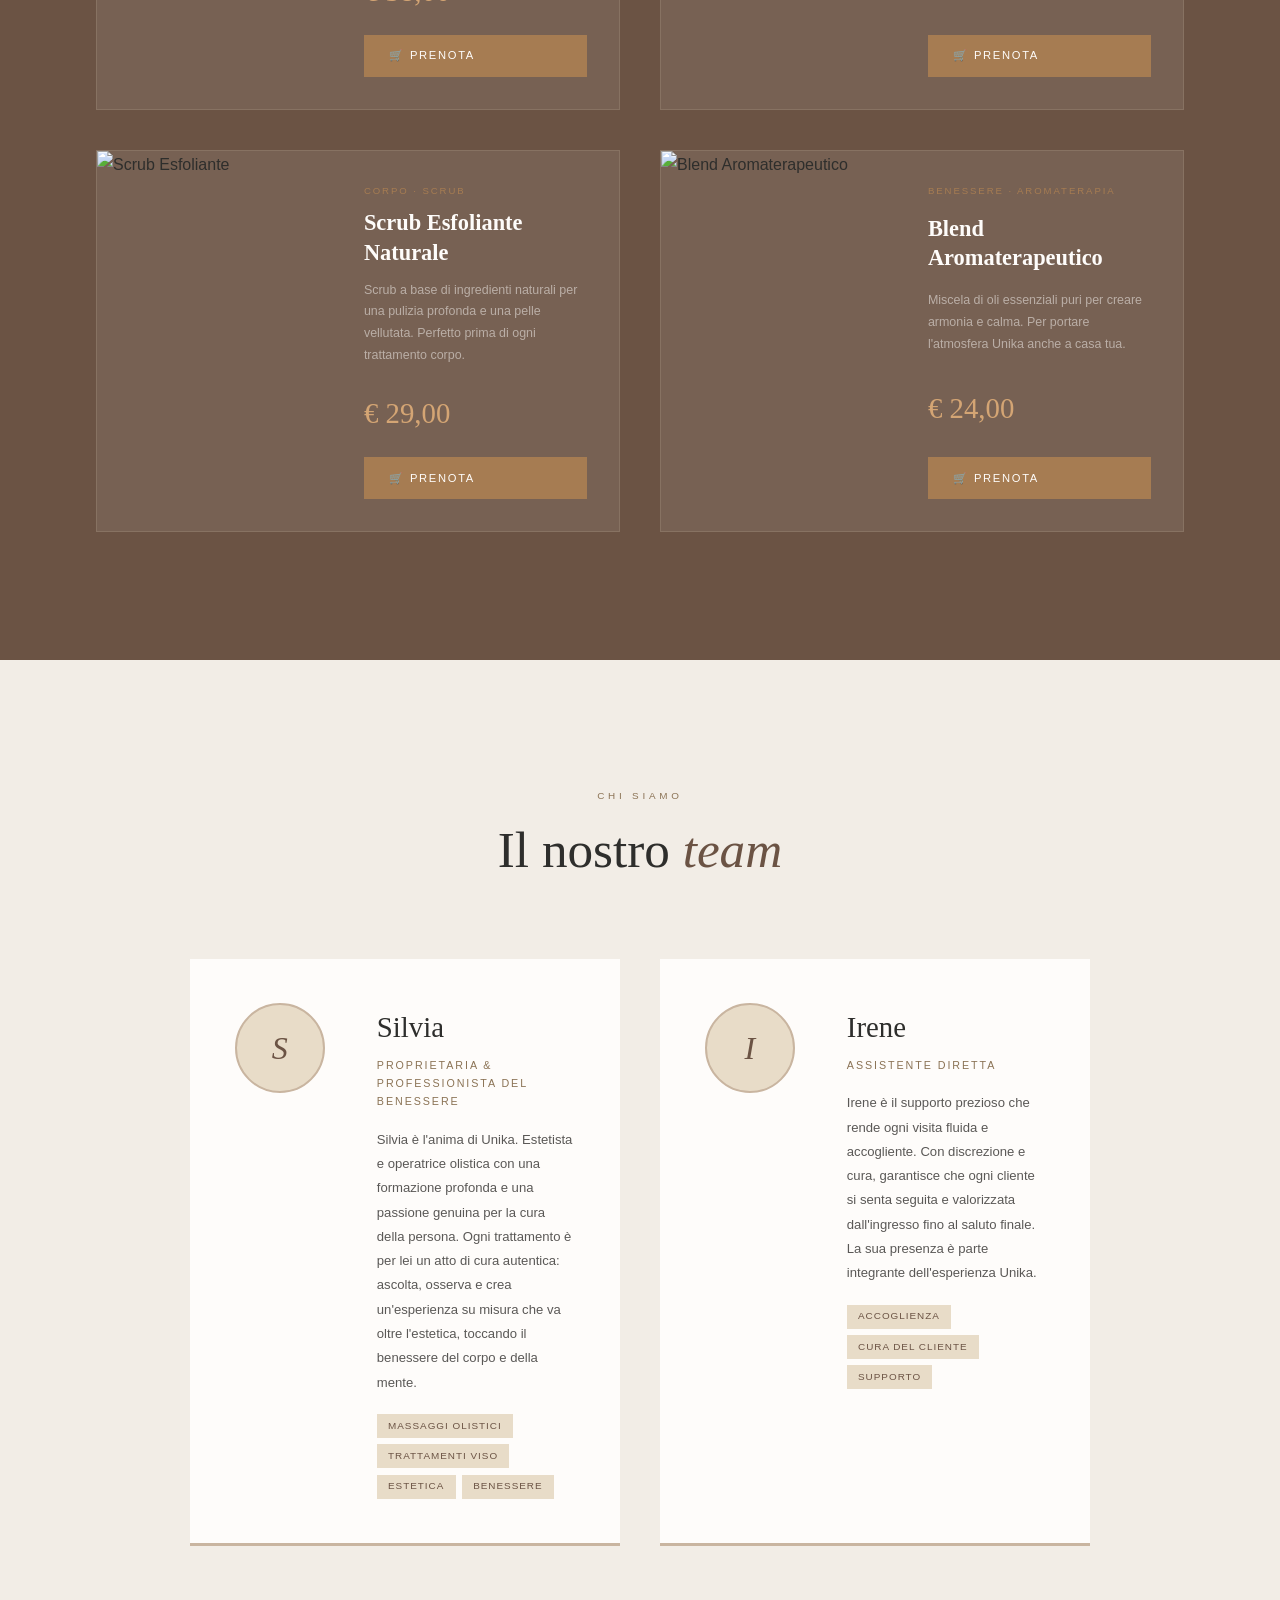
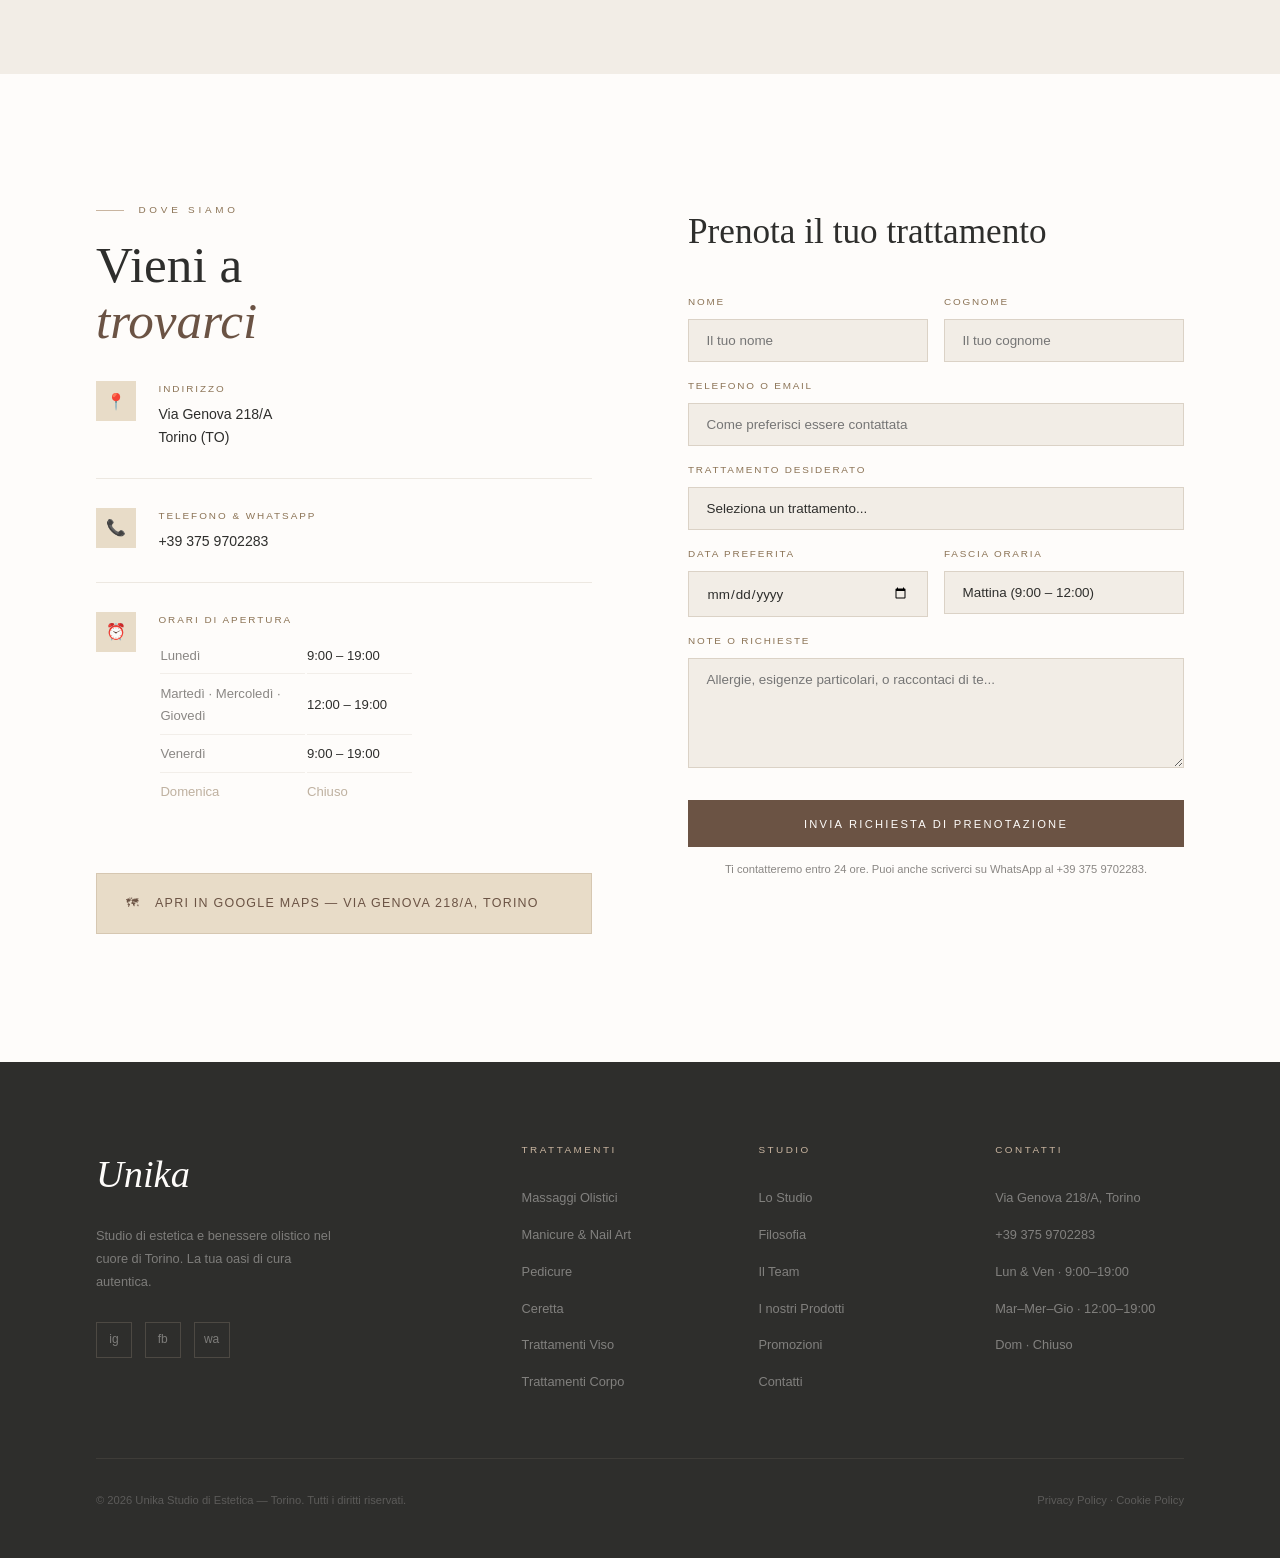
==== commit 1faaf619: "Update print statement from 'Hello' to 'Goodbye'" ====
--- a/index.html
+++ b/index.html
@@ -29,7 +29,7 @@
 <h1 class="hero-title au d1">La tua<br><em>bellezza</em><br>naturale.</h1>
 <p class="hero-sub au d2">Ogni servizio è pensato per farti sentire accolta, ascoltata e valorizzata. Trattamenti mirati e manualità esperta per il tuo equilibrio autentico.</p>
 <div class="hero-actions au d3">
-<a href="#contatti" class="btn-primary" style="font-family: var(--font-display); font-size: 11px; font-weight: 400; font-style: normal; line-height: 1.7; letter-spacing: 2px; color: rgb(254, 252, 250); background-color: rgb(154, 111, 72); padding: 15px; margin: 0px; border-radius: 0px;">Prenota ora</a>
+<a href="#contatti" class="btn-primary">Prenota ora</a>
 <a href="#olistico" class="btn-ghost">Scopri i massaggi</a>
 </div>
 </div>
@@ -44,13 +44,13 @@
 <h2 class="section-title">Benvenuta a <em>Unika</em></h2>
 <div class="gallery-grid">
 <div class="gallery-item">
-<img src="[data-uri]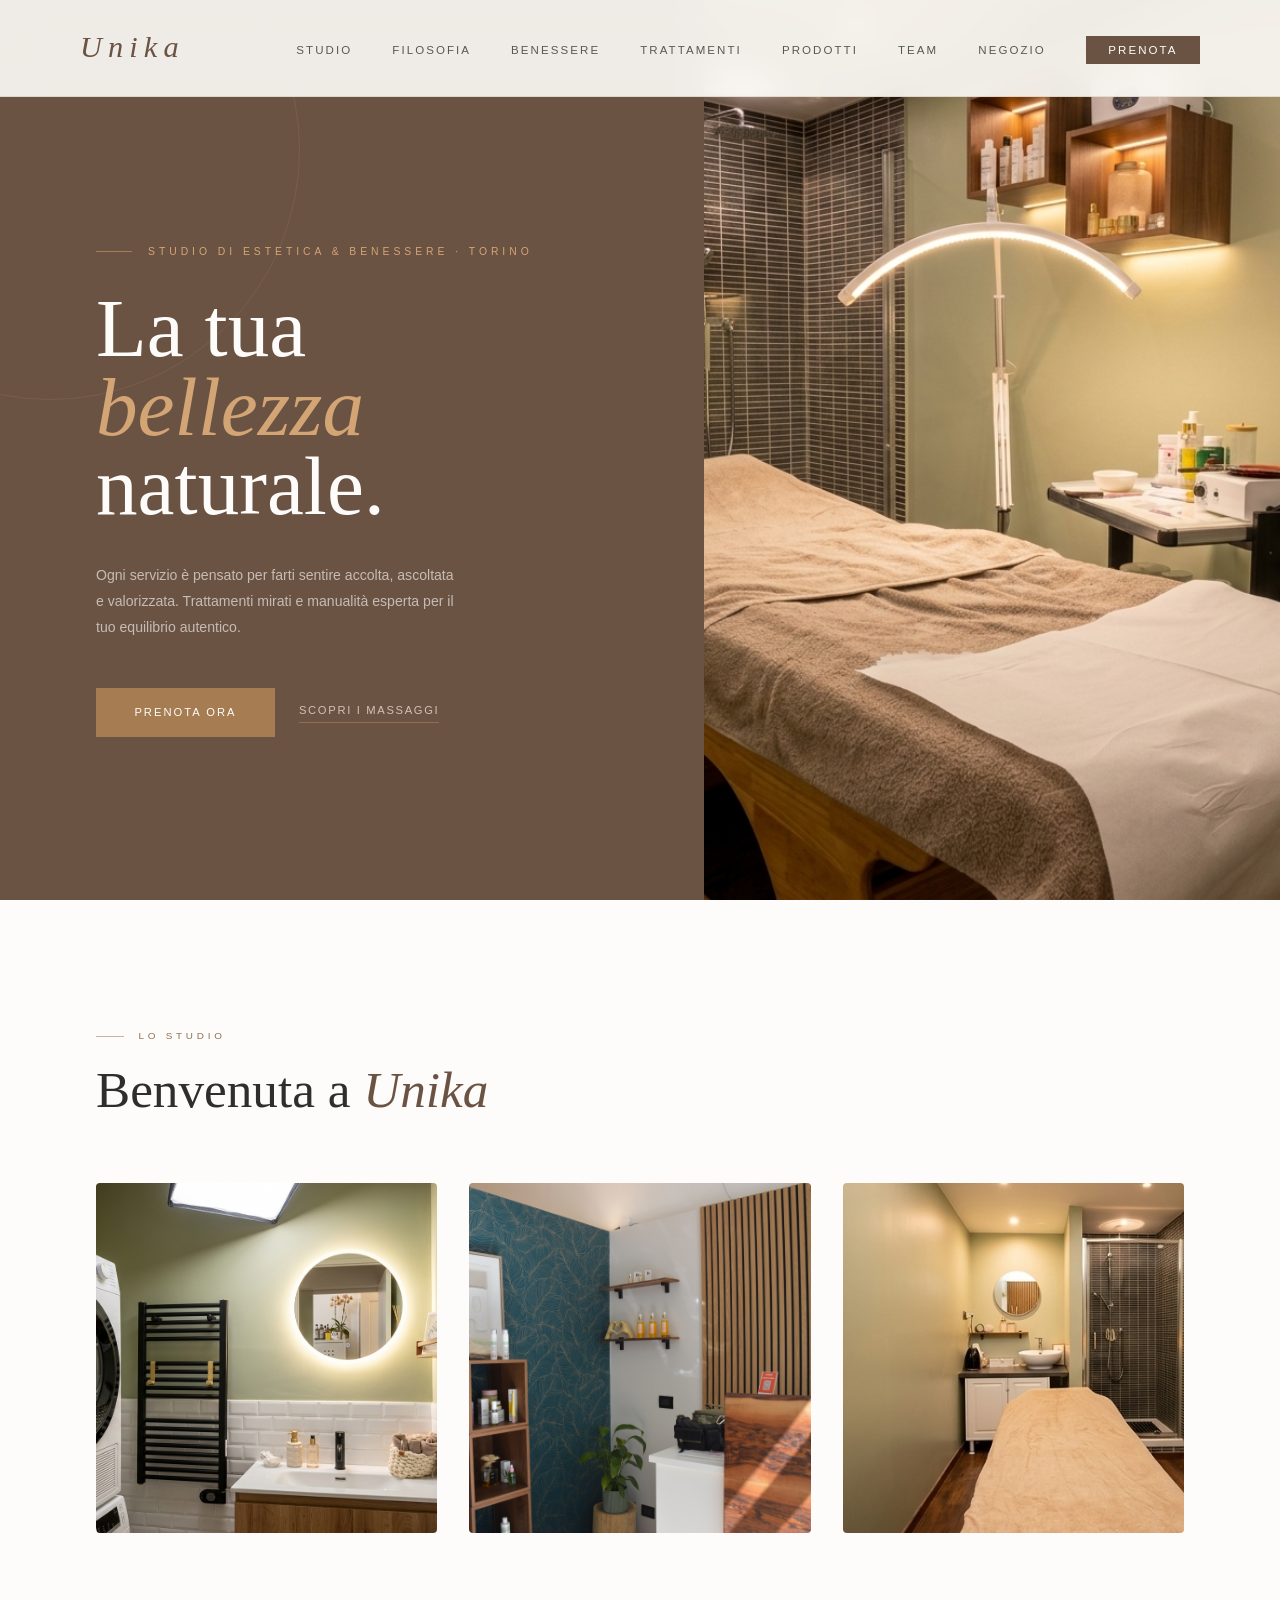
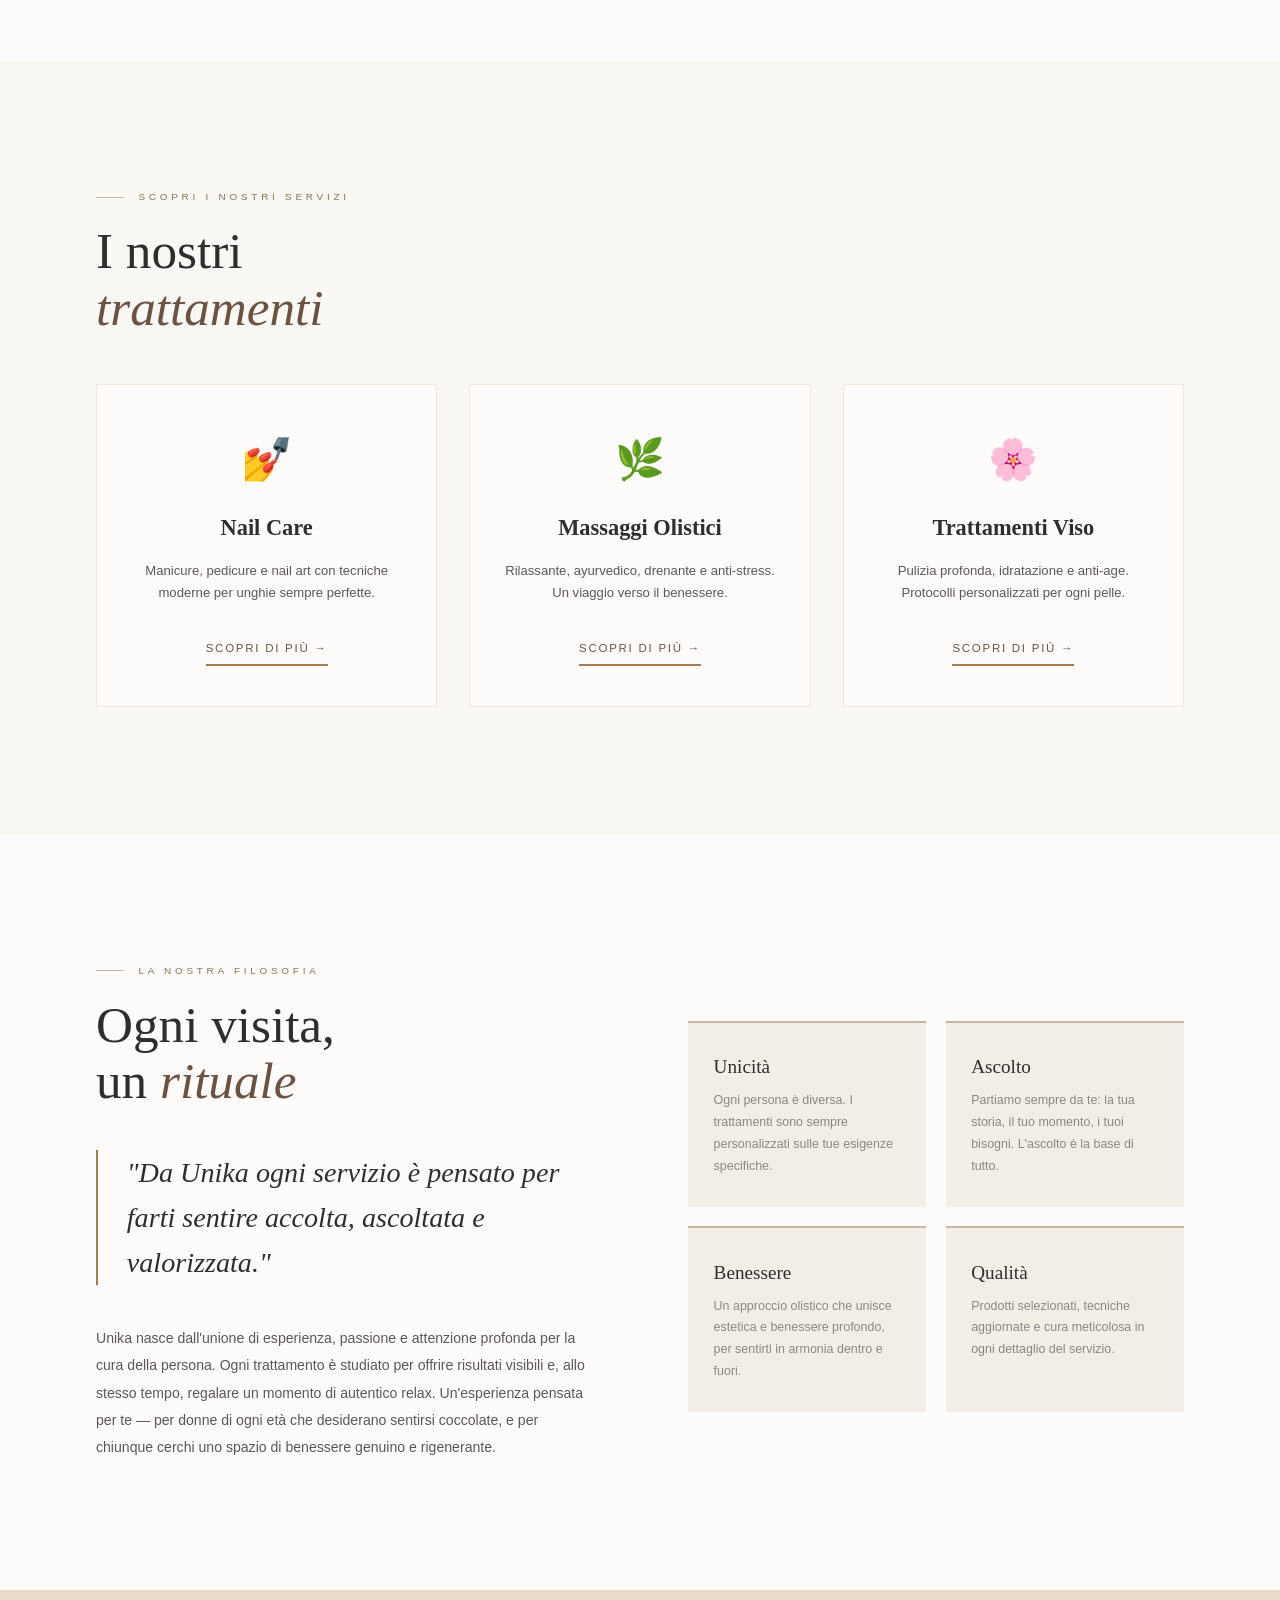
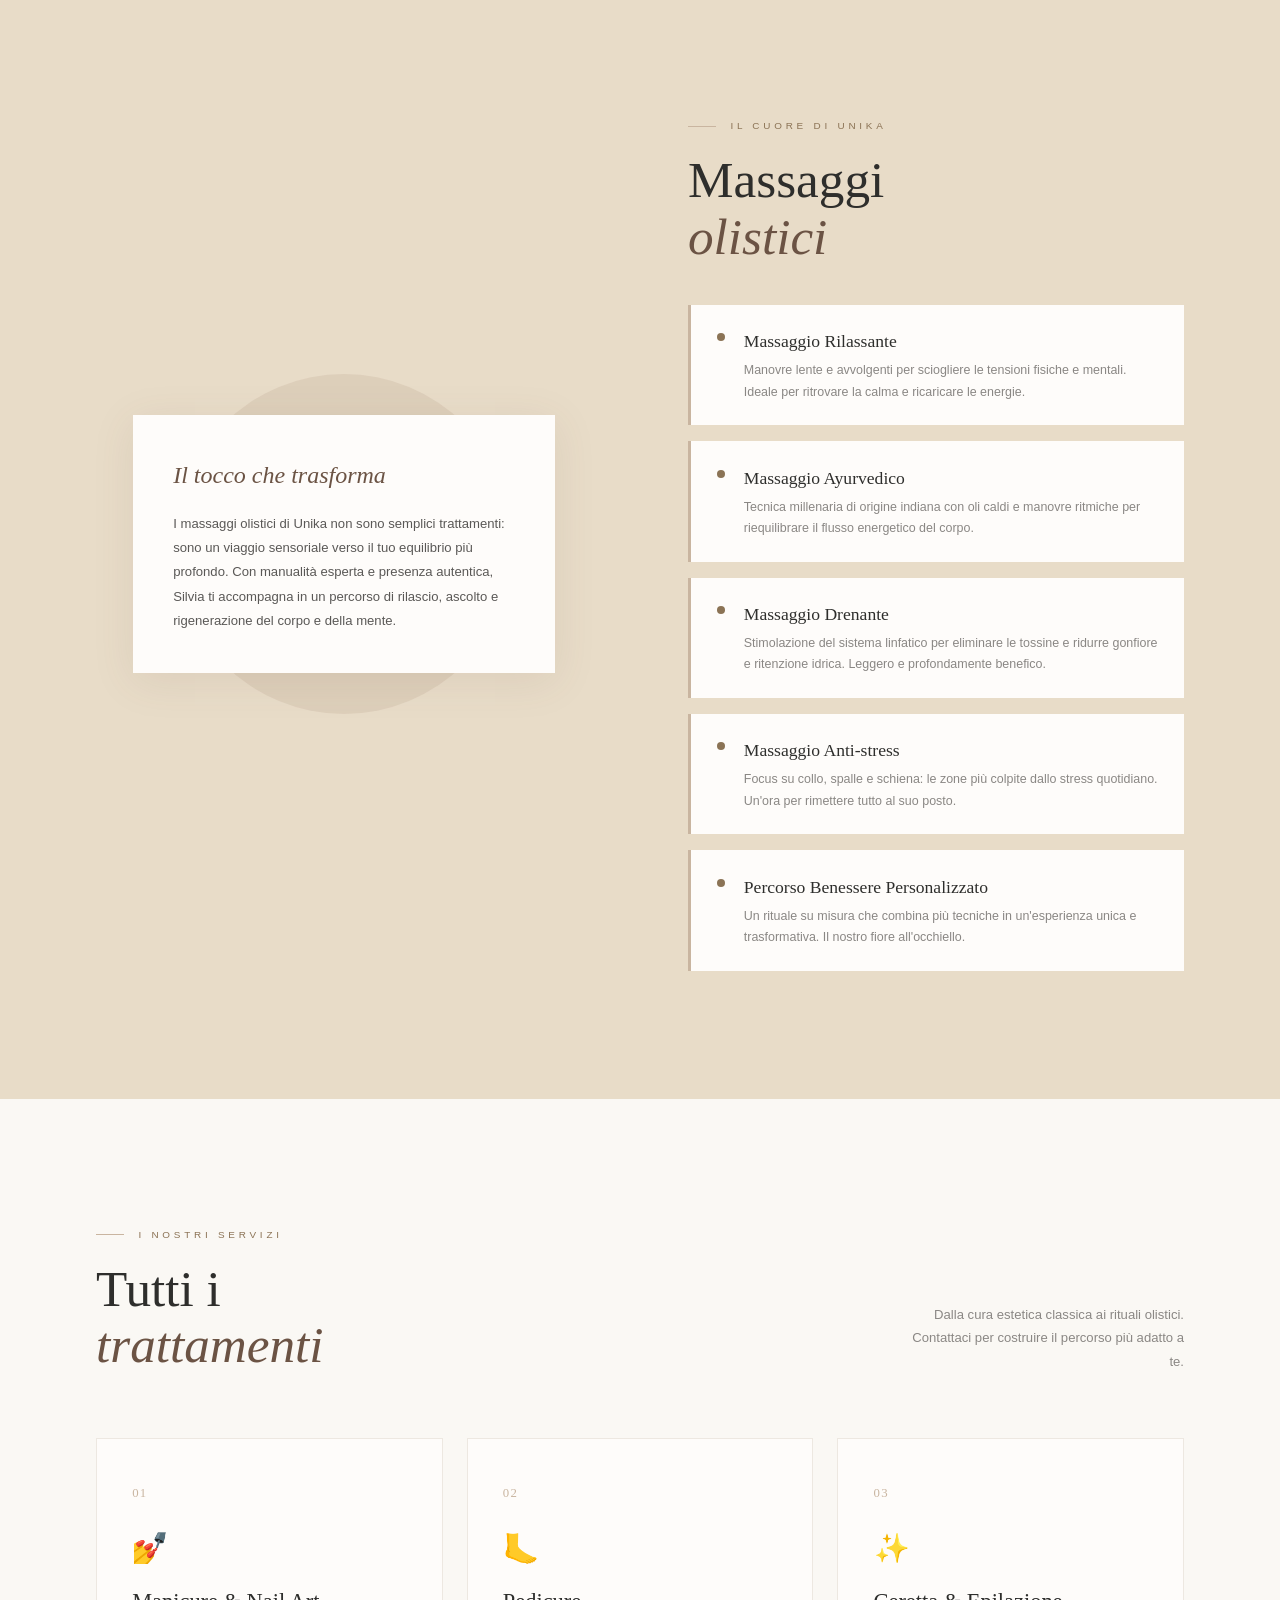
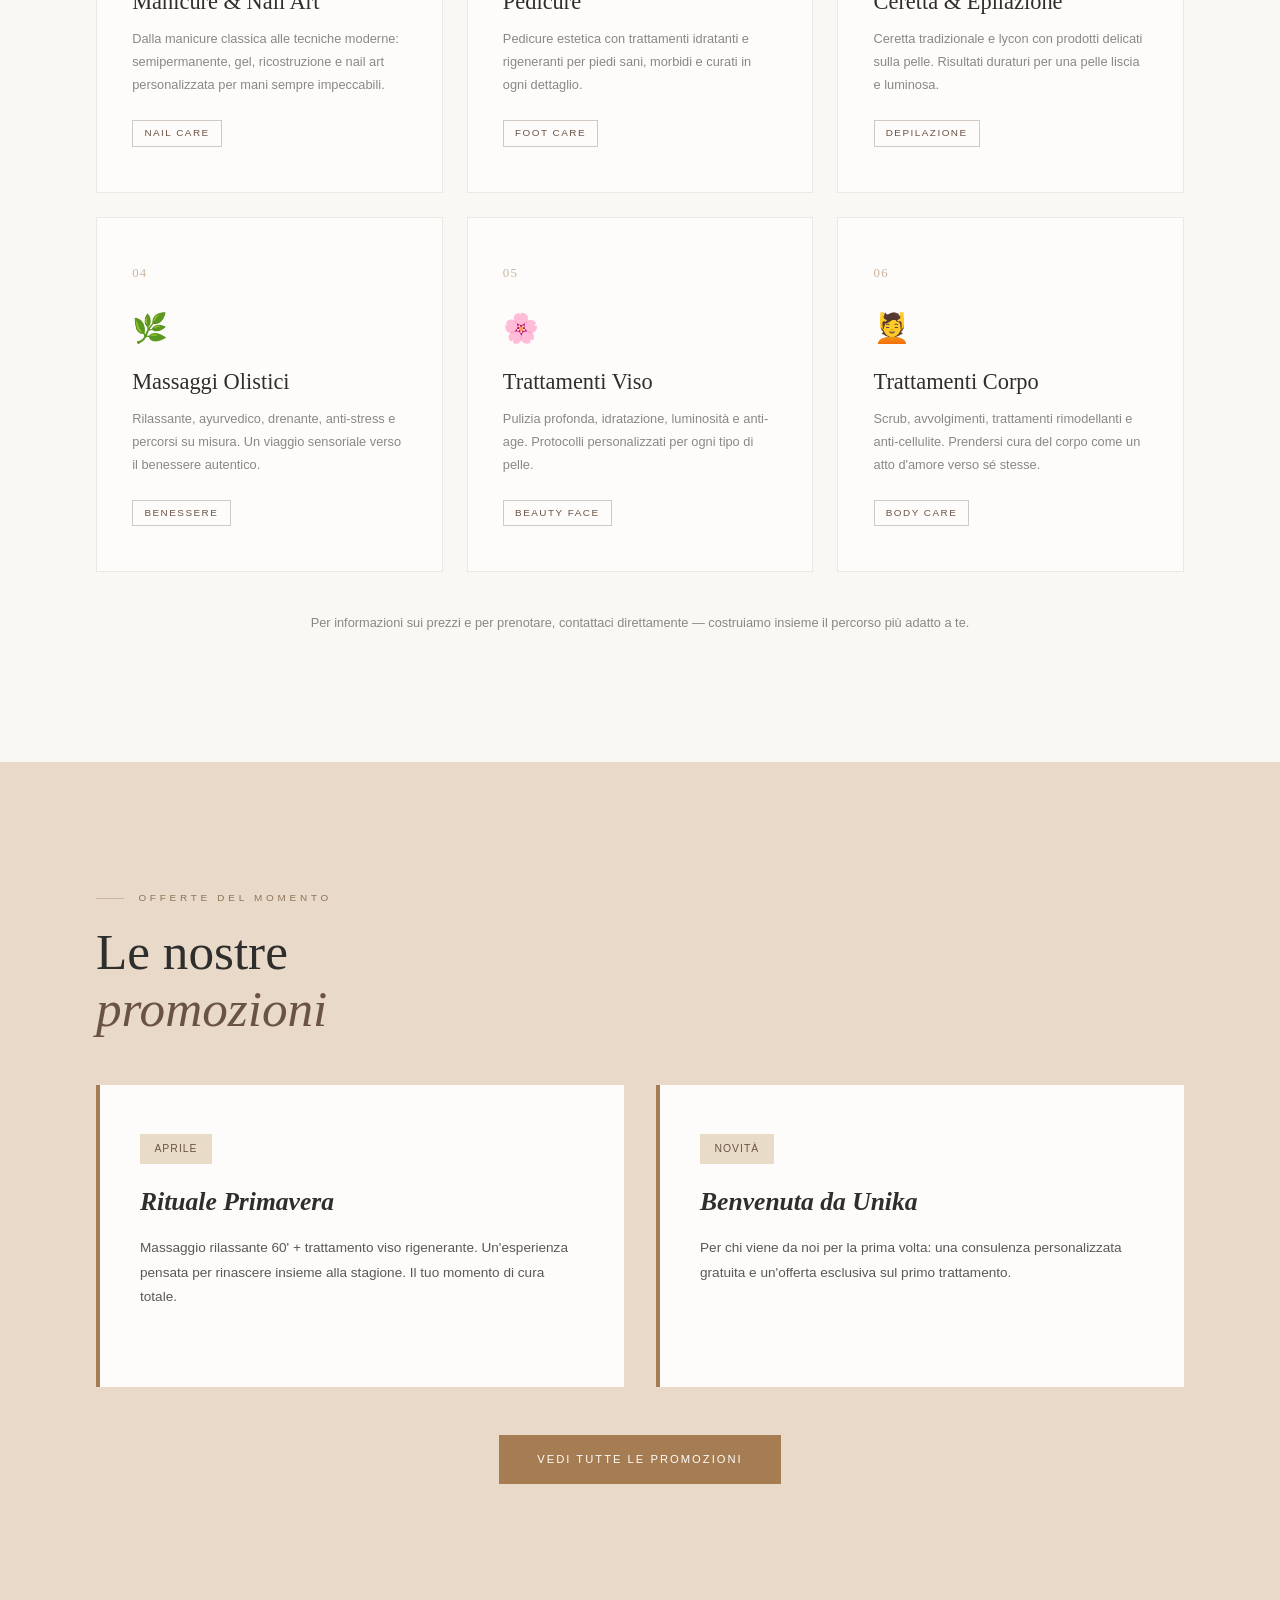
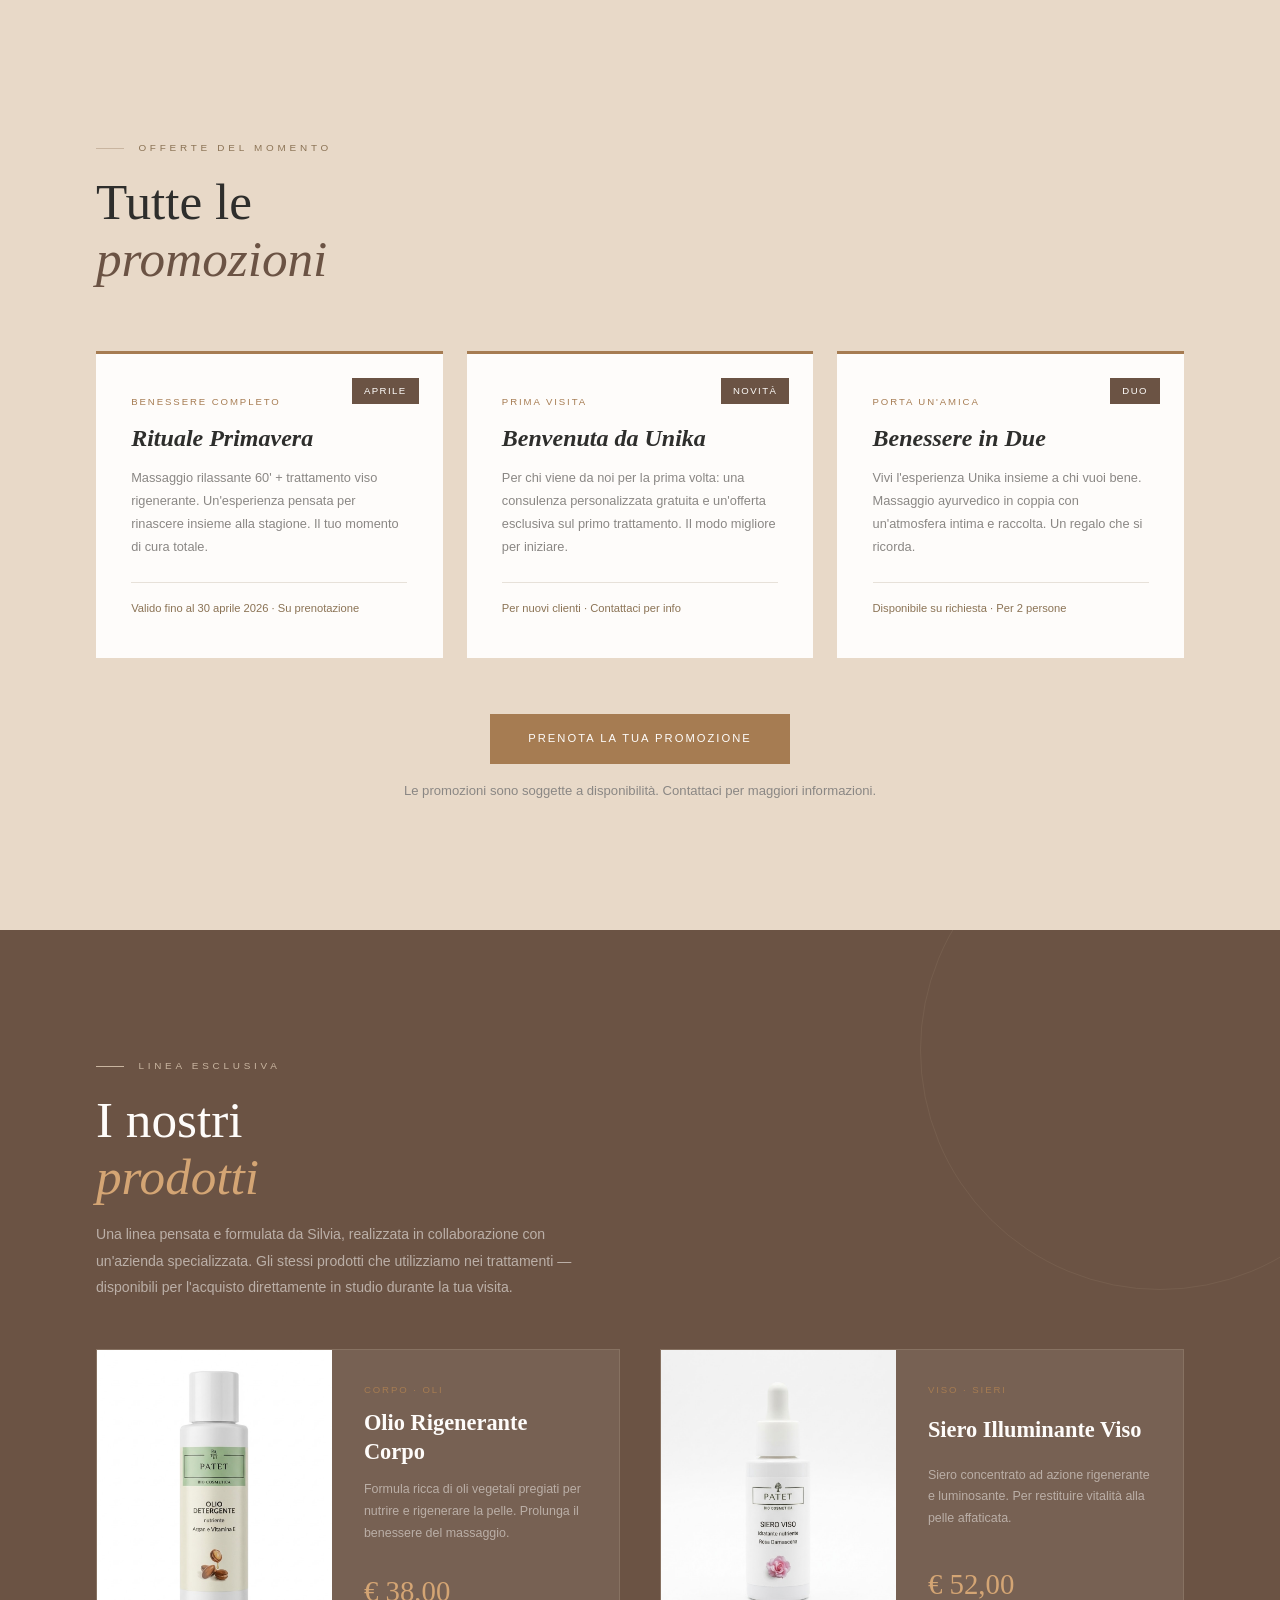
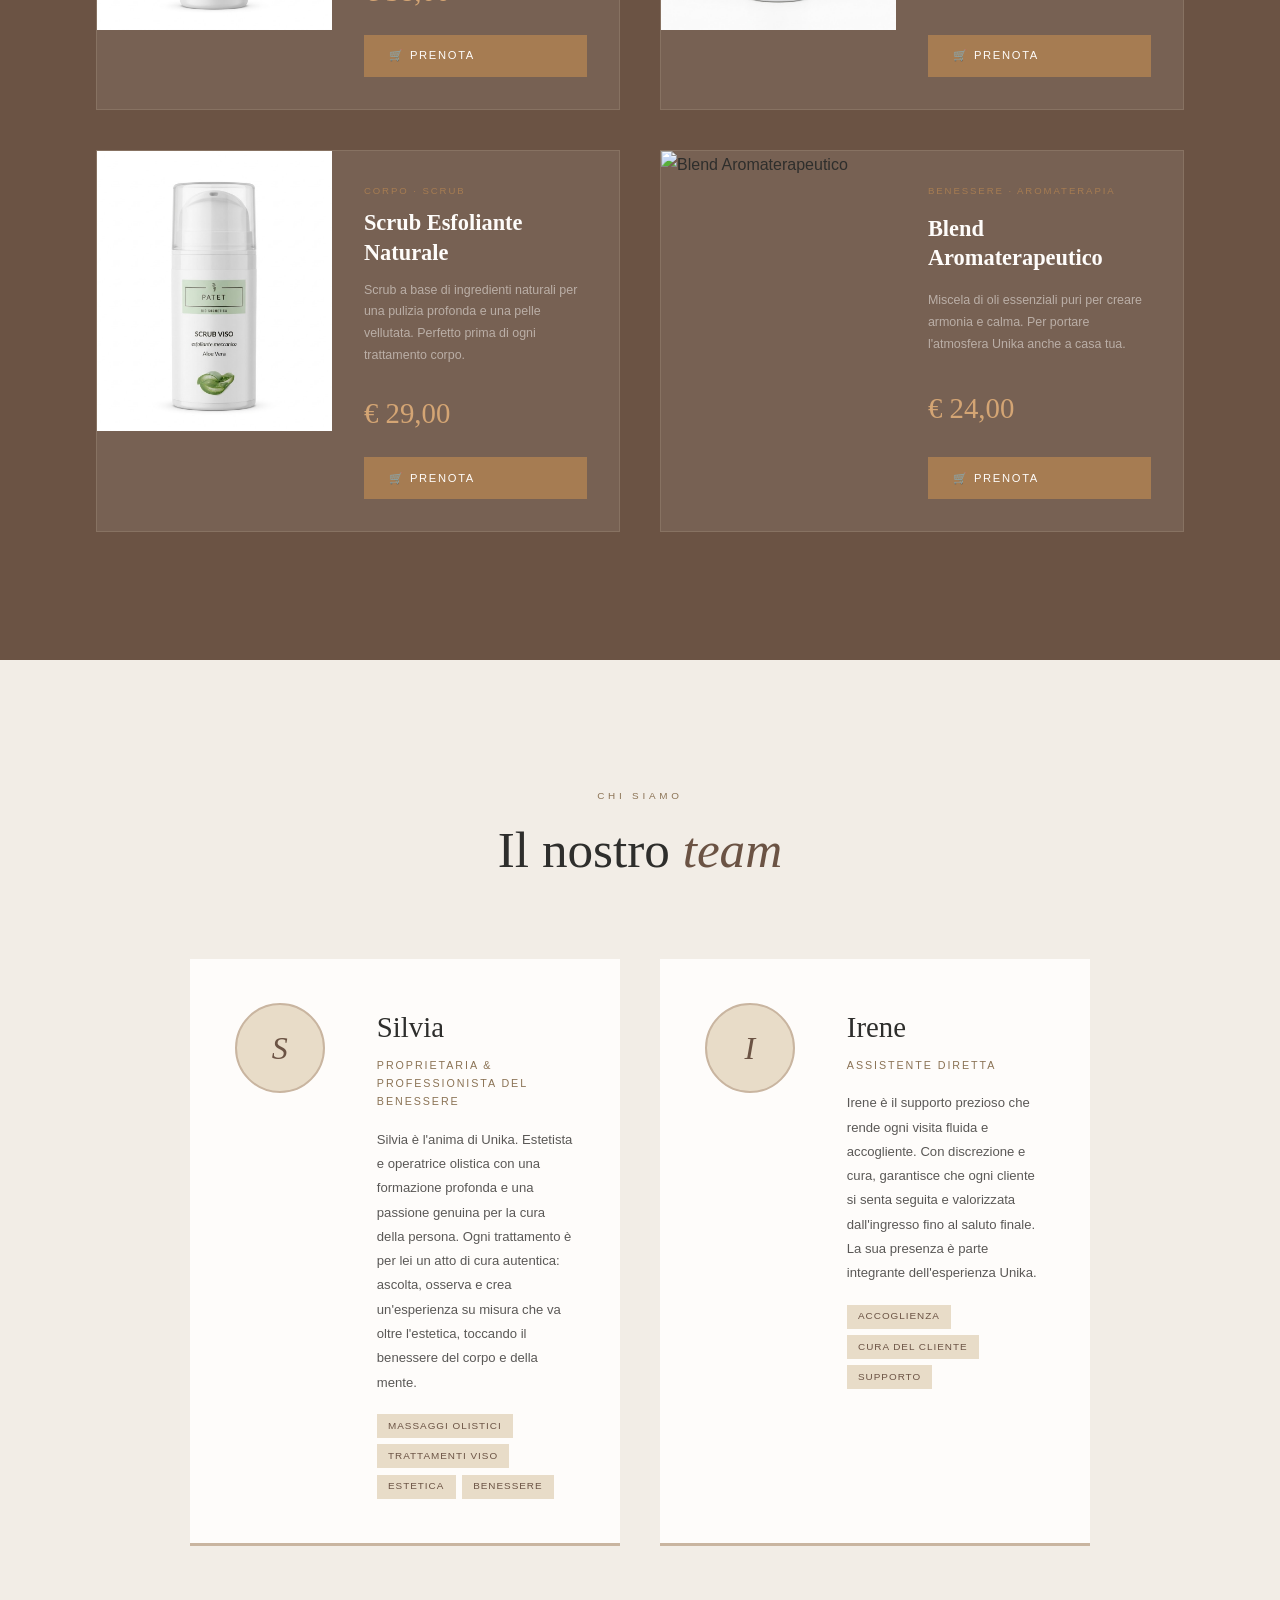
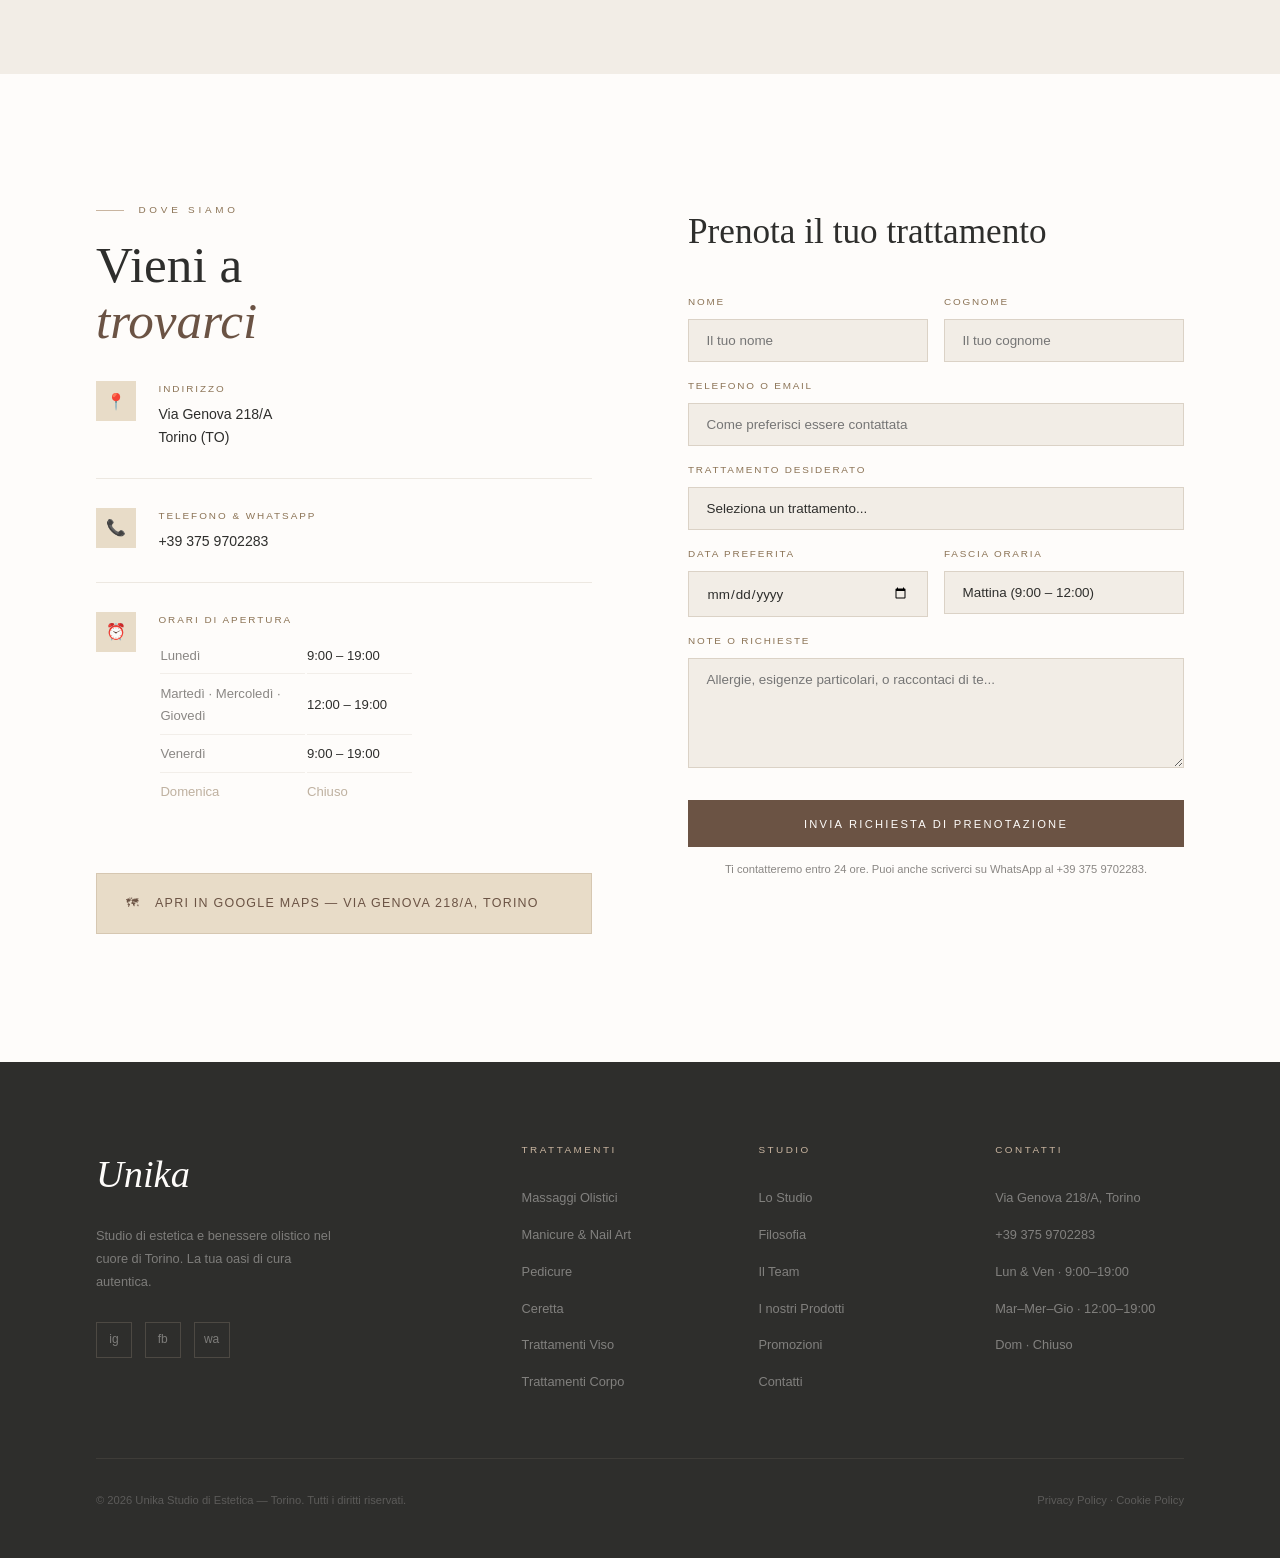
==== commit e03afbff: "new index" ====
--- a/index.html
+++ b/index.html
@@ -14,7 +14,7 @@
 <li><a href="#studio">Studio</a></li>
 <li><a href="#filosofia">Filosofia</a></li>
 <li><a href="#olistico">Benessere</a></li>
-<li><a href="#trattamenti">Trattamenti</a></li>
+<li><a href="trattamenti.html">Trattamenti</a></li>
 <li><a href="#ecommerce">Prodotti</a></li>
 <li><a href="#team">Team</a></li>
 <li><a href="shop.html" class="nav-negozio">Negozio</a></li>
@@ -34,7 +34,7 @@
 </div>
 </div>
 <div class="hero-right">
-<img src="https://images.unsplash.com/photo-1556228578-8c89e6adf883?w=800&amp;q=80" alt="Studio Unika" class="hero-image">
+<img src="[data-uri]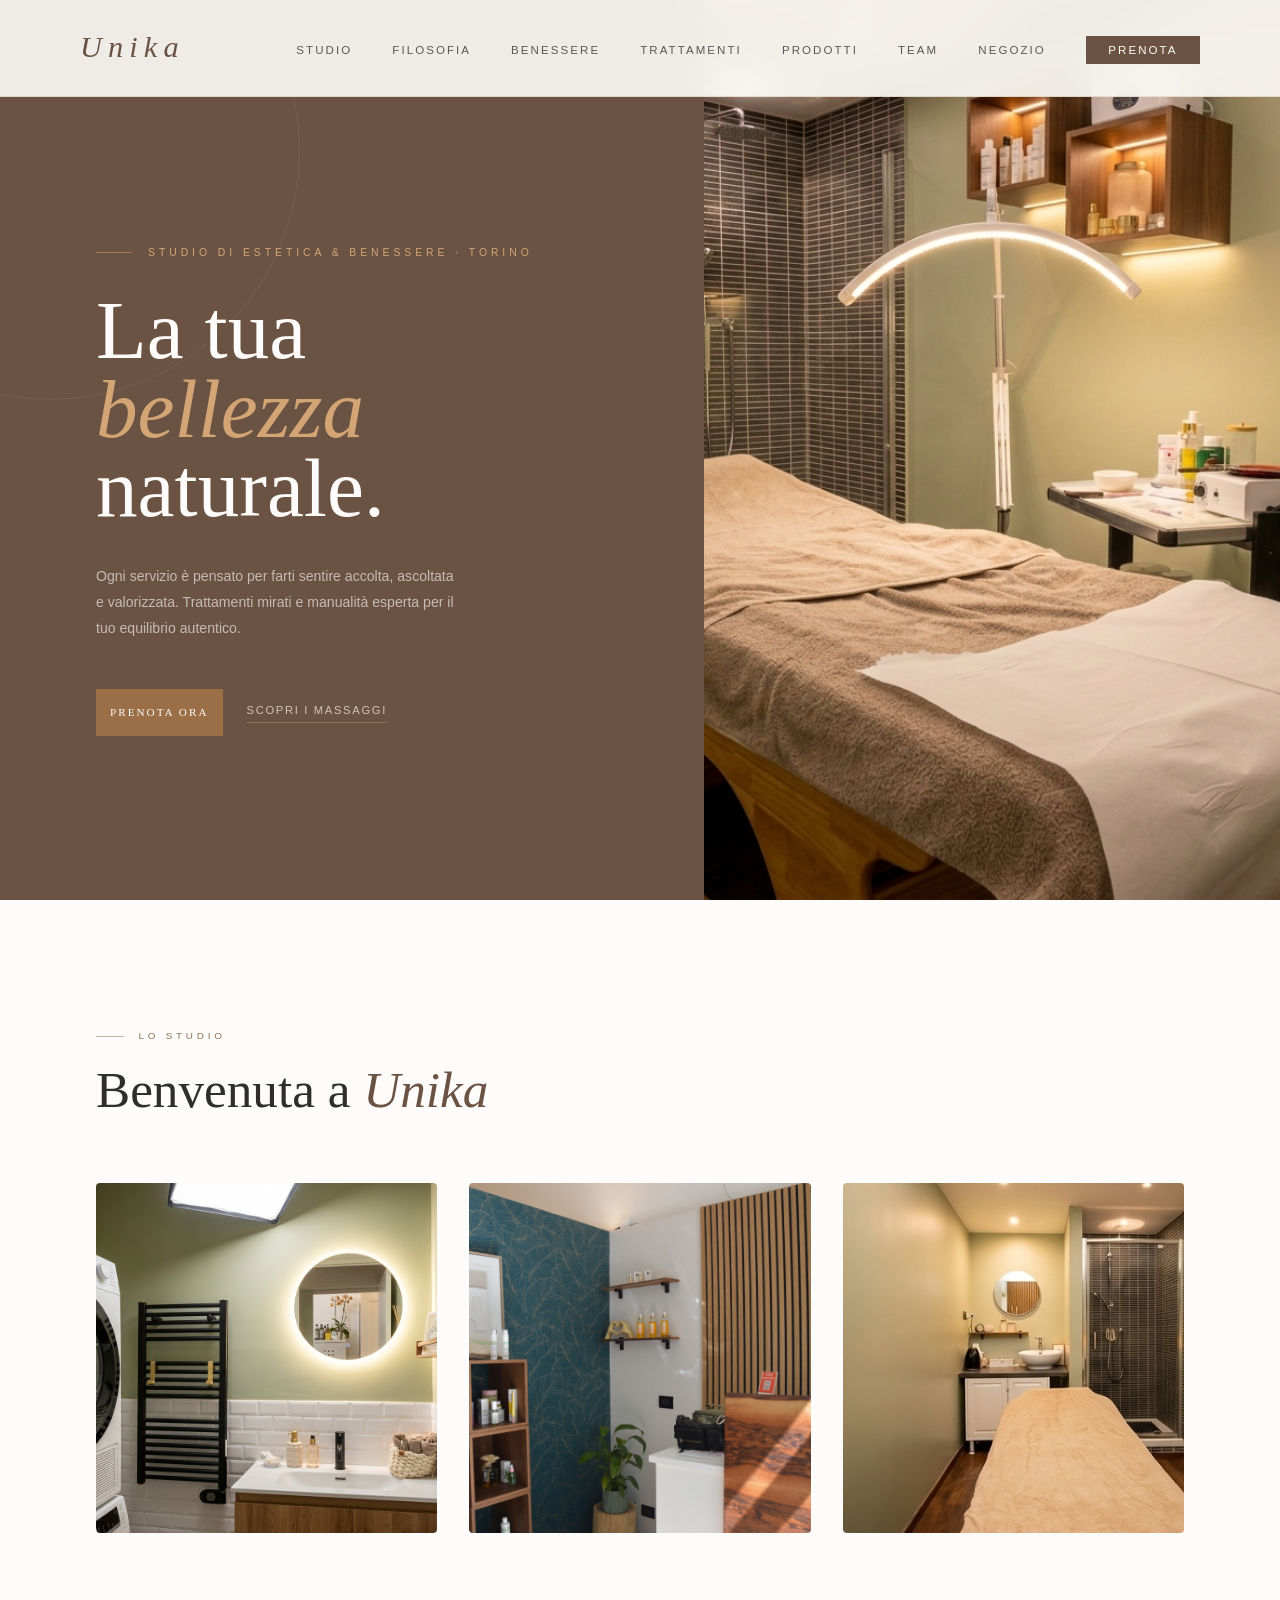
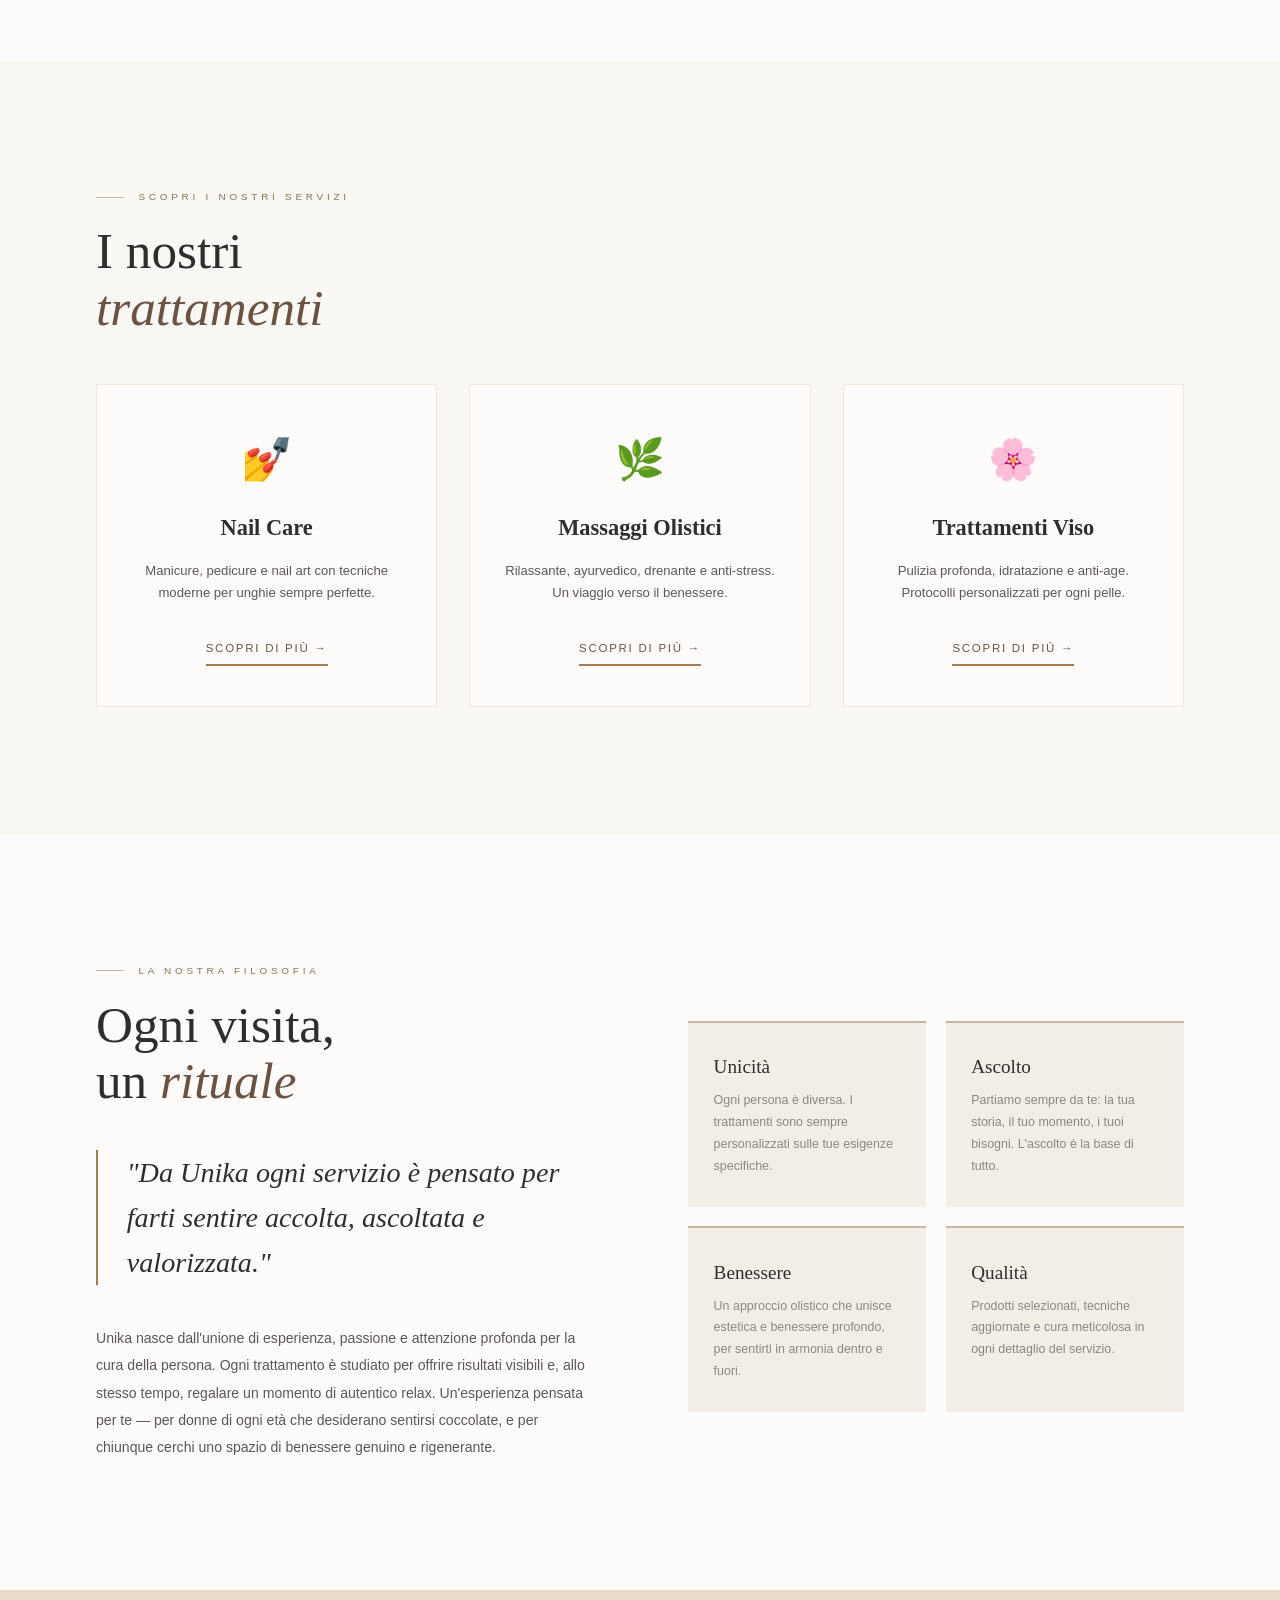
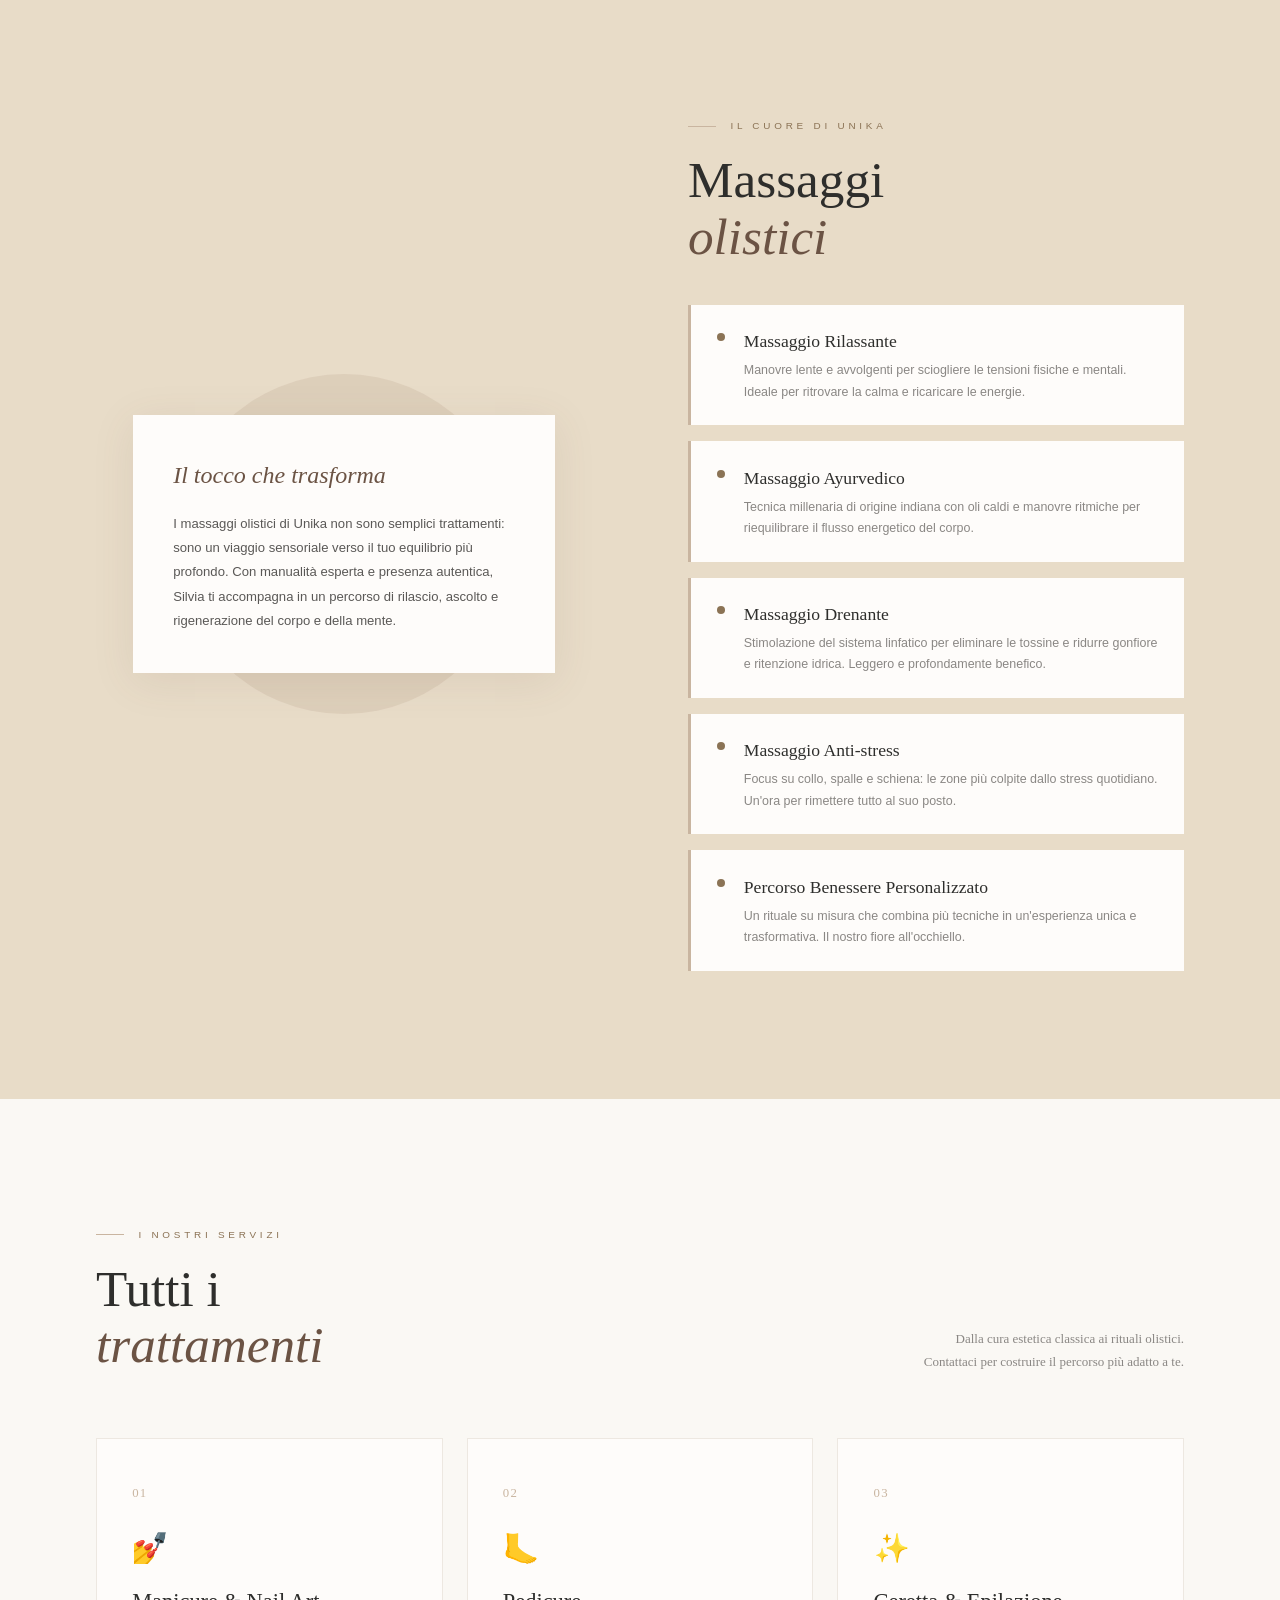
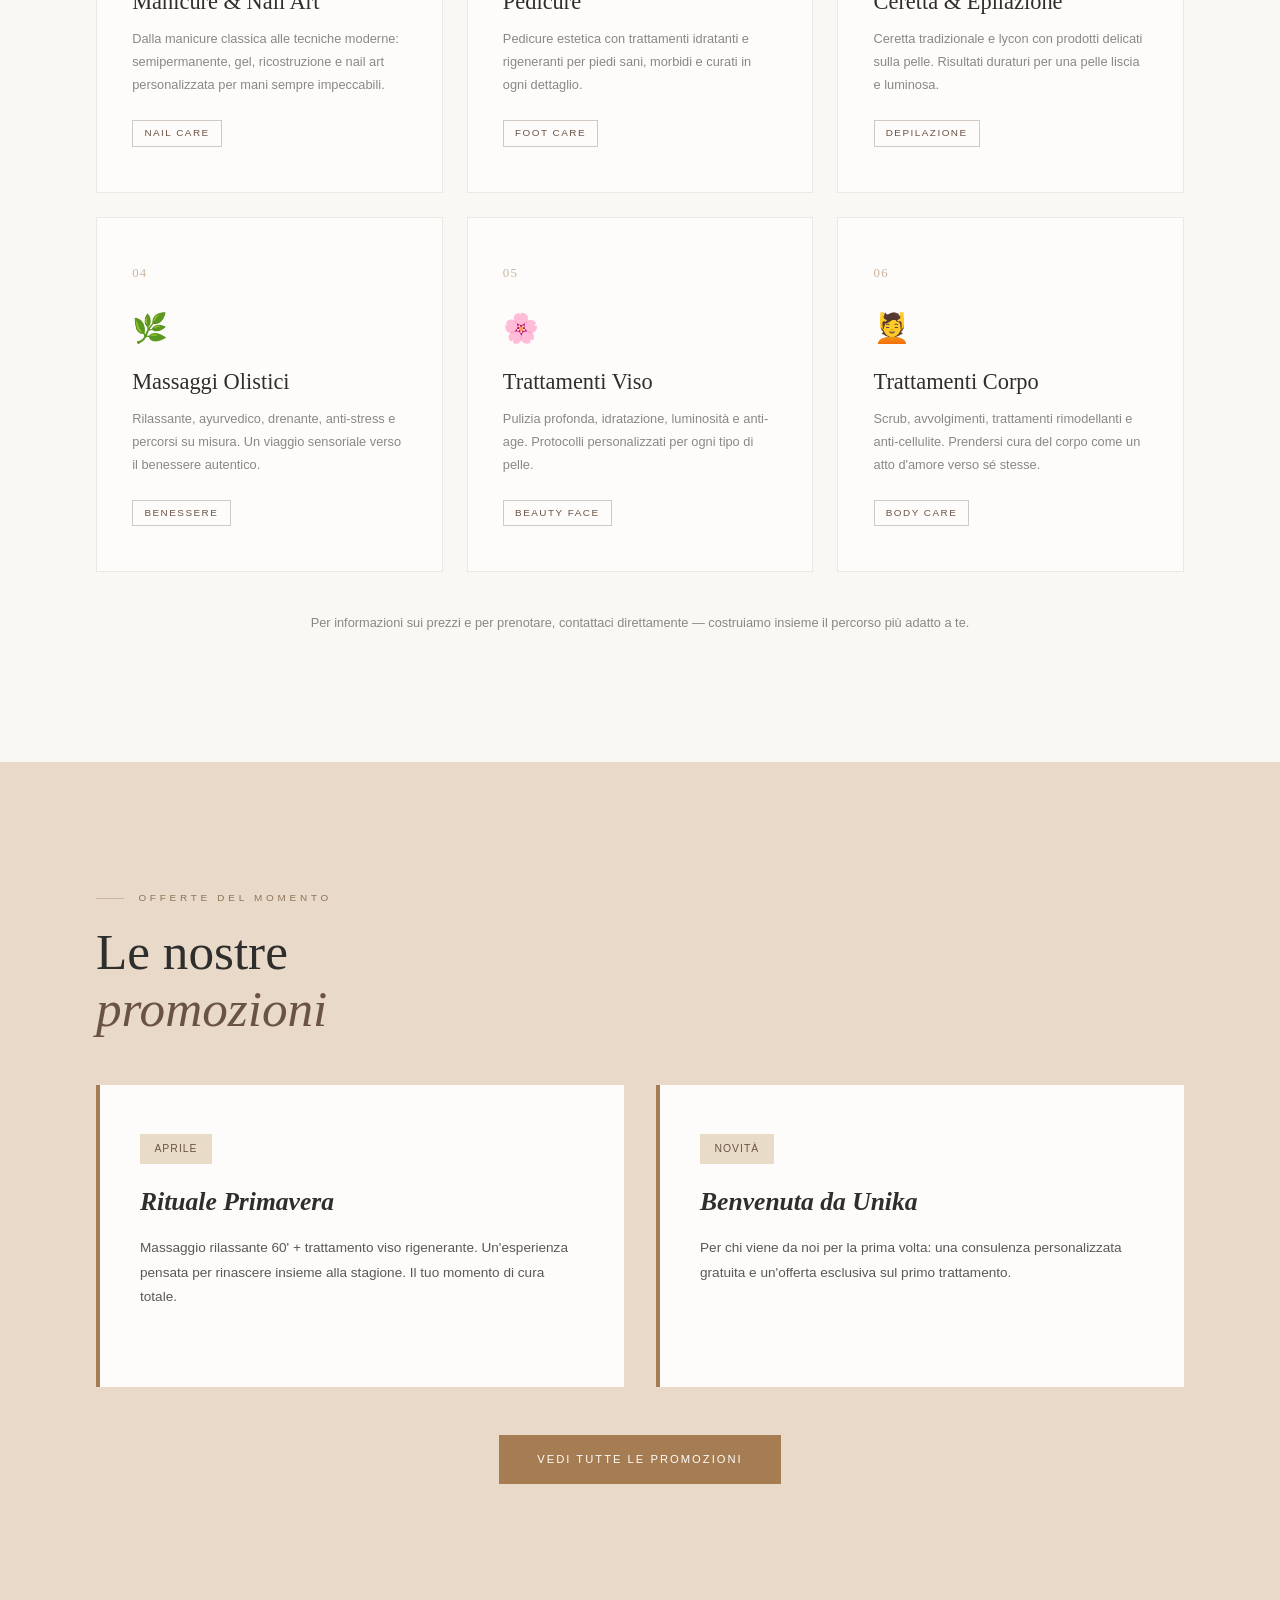
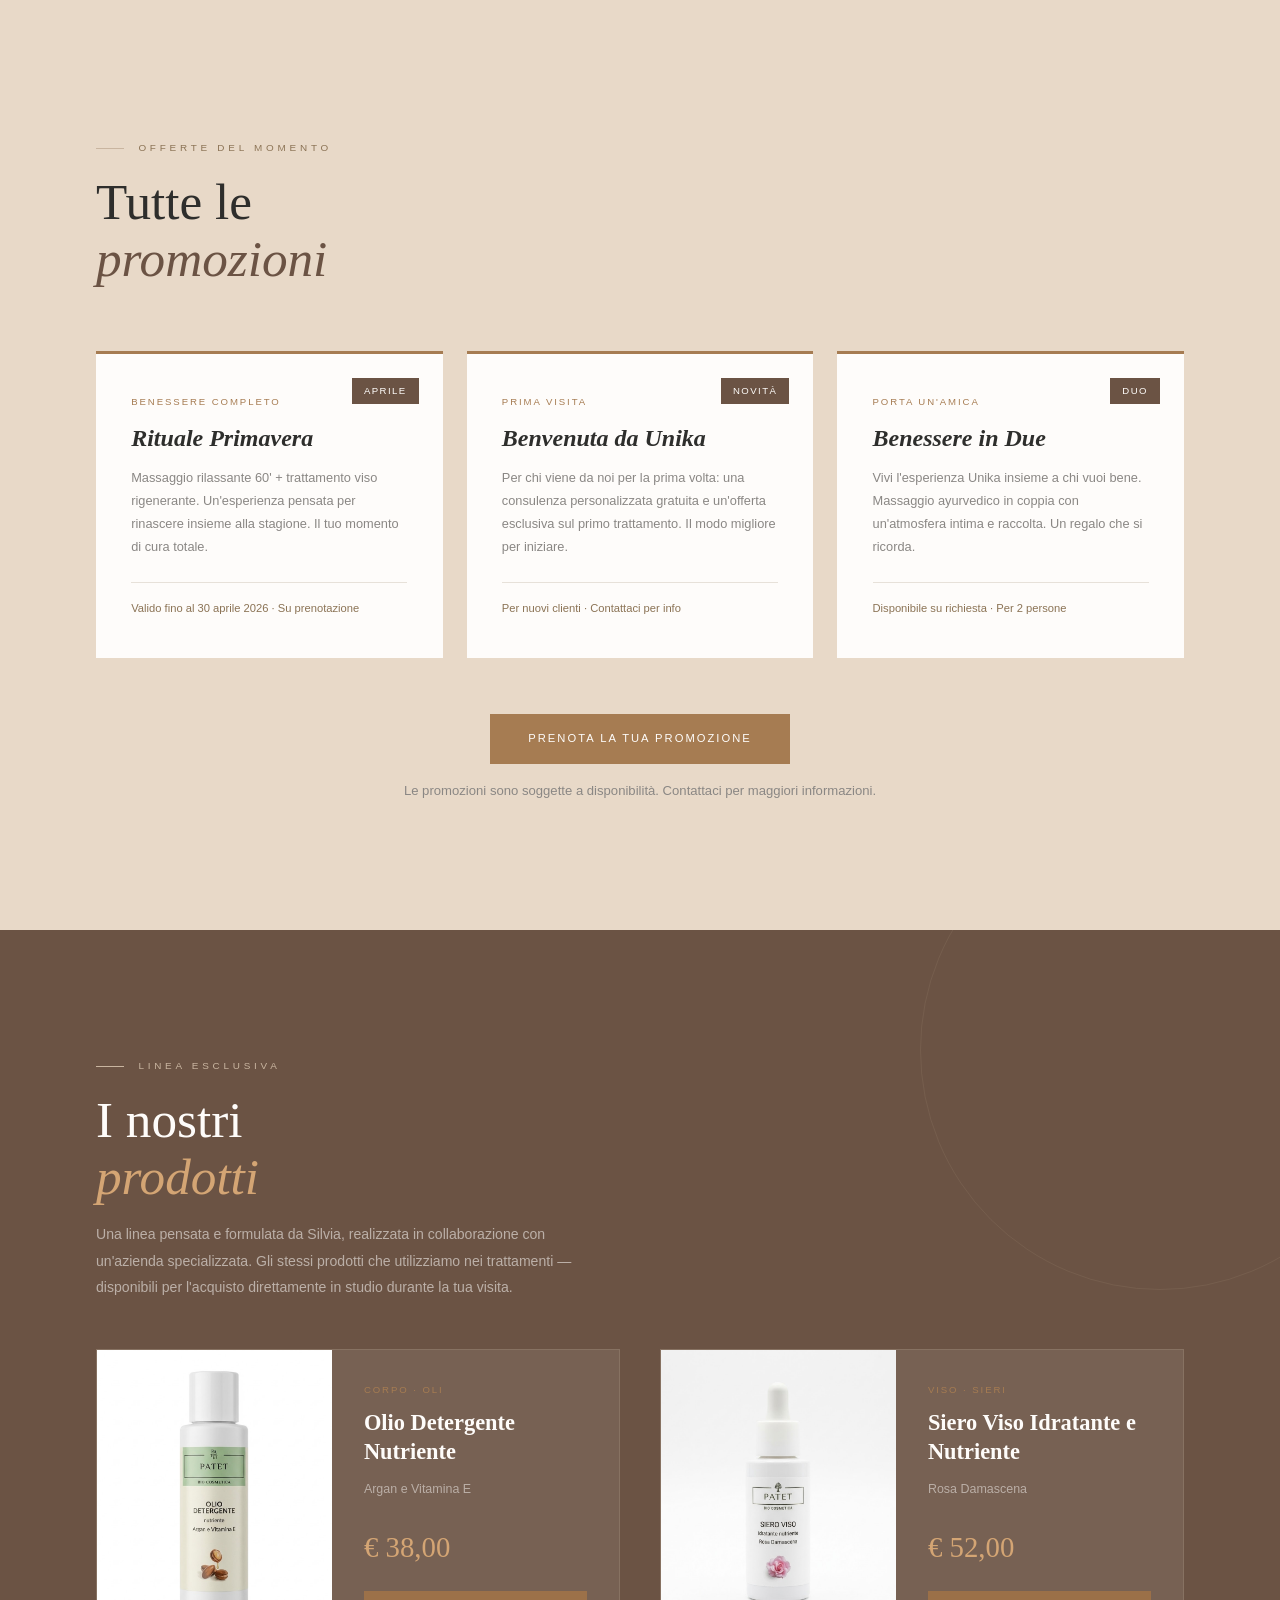
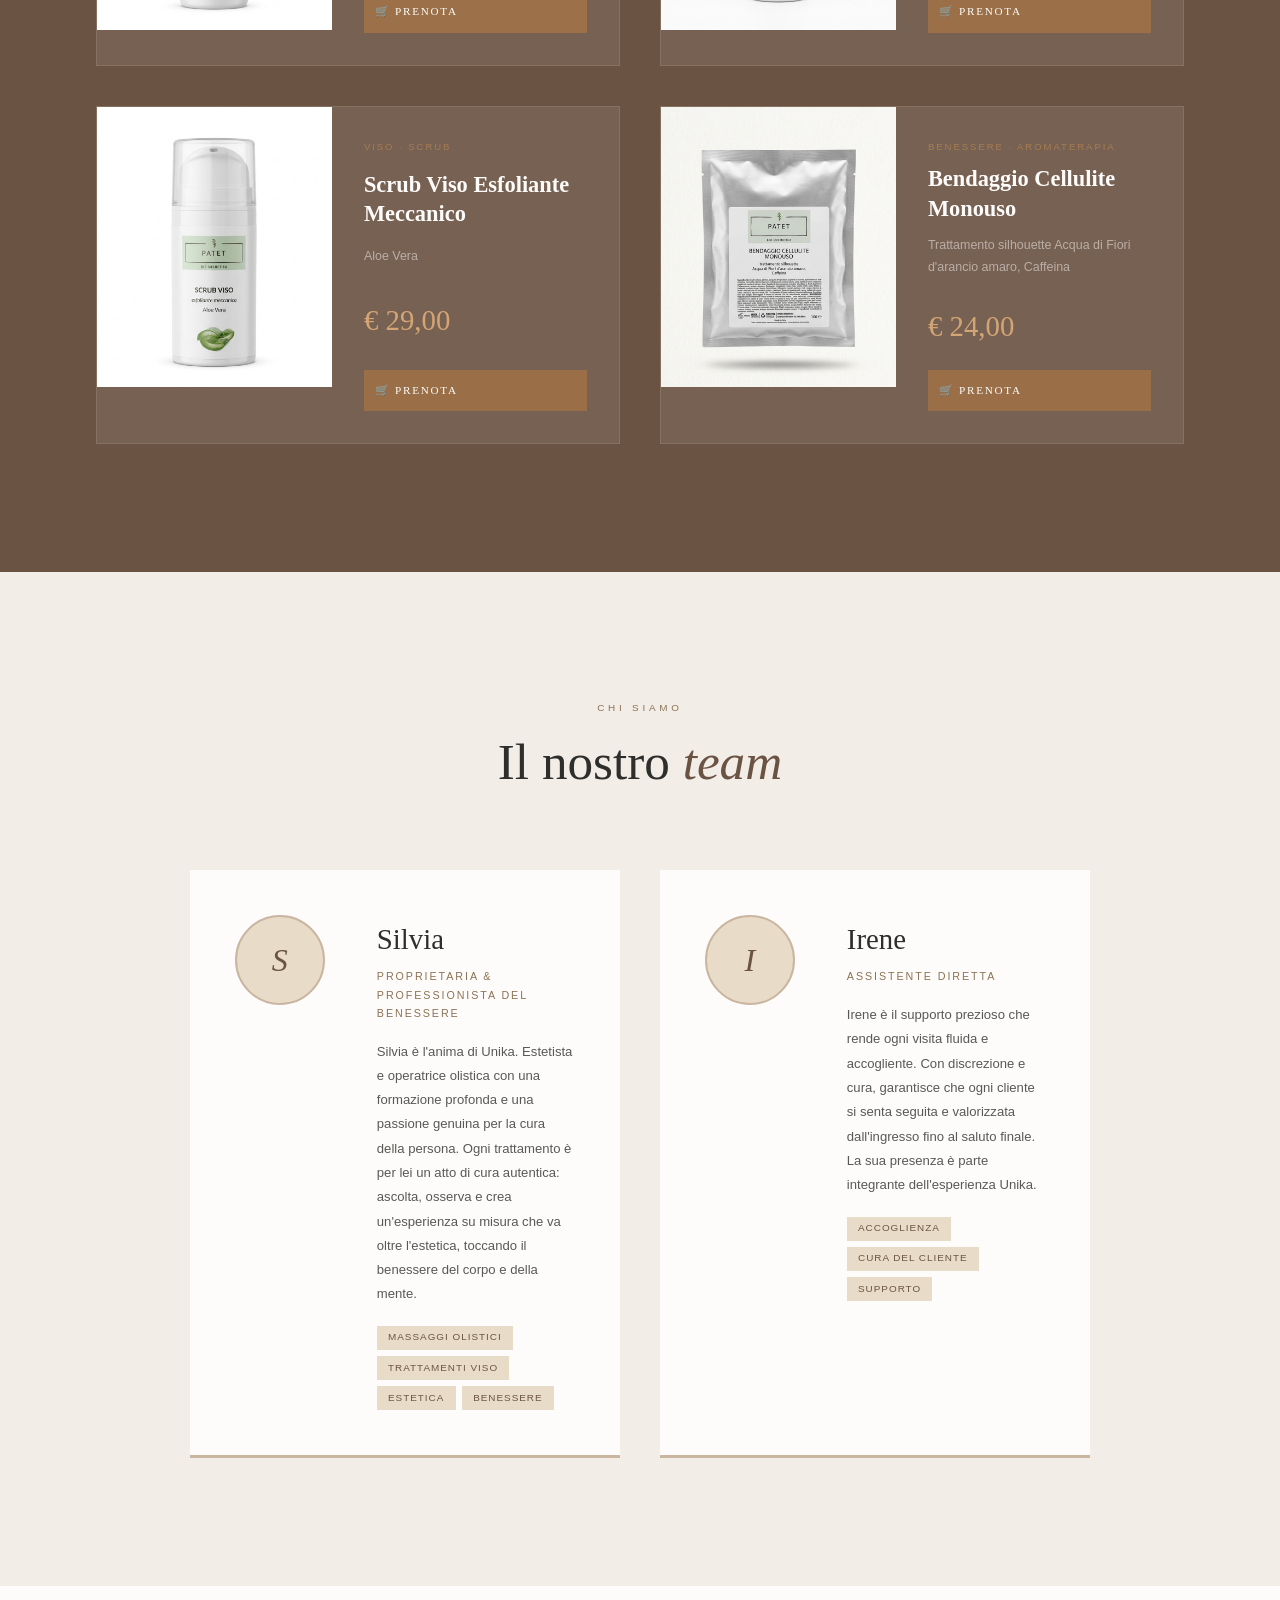
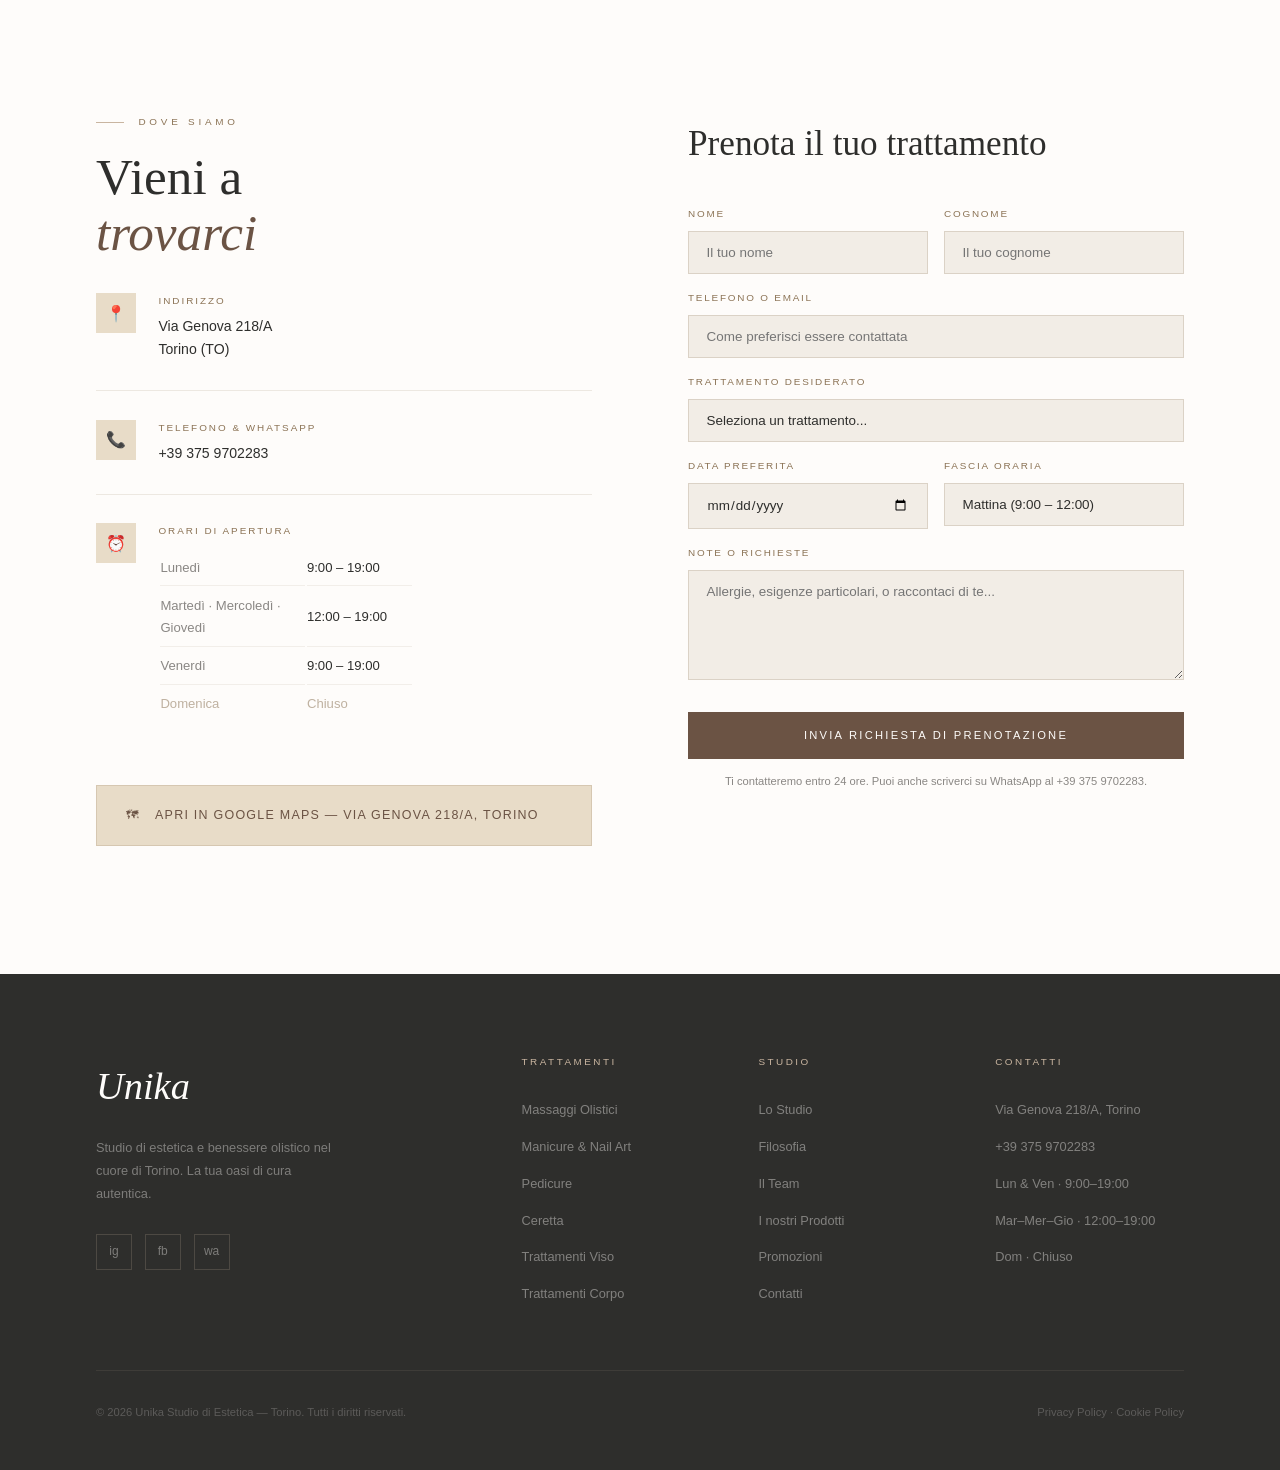
==== commit bb00aa40: "Update index.html" ====
--- a/index.html
+++ b/index.html
@@ -29,7 +29,7 @@
 <h1 class="hero-title au d1">La tua<br><em>bellezza</em><br>naturale.</h1>
 <p class="hero-sub au d2">Ogni servizio è pensato per farti sentire accolta, ascoltata e valorizzata. Trattamenti mirati e manualità esperta per il tuo equilibrio autentico.</p>
 <div class="hero-actions au d3">
-<a href="#contatti" class="btn-primary">Prenota ora</a>
+<a href="#contatti" class="btn-primary" style="font-family: var(--font-display); font-size: 11.2px; font-weight: 400; font-style: normal; line-height: 1.7; letter-spacing: 2px; color: rgb(254, 252, 250); background-color: rgb(154, 111, 72); padding: 14px; margin: 0px; border-radius: 0px;">Prenota ora</a>
 <a href="#olistico" class="btn-ghost">Scopri i massaggi</a>
 </div>
 </div>
@@ -171,7 +171,7 @@
 <p class="section-label">I nostri servizi</p>
 <h2 class="section-title">Tutti i<br><em>trattamenti</em></h2>
 </div>
-<p class="trattamenti-note">Dalla cura estetica classica ai rituali olistici. Contattaci per costruire il percorso più adatto a te.</p>
+<p class="trattamenti-note" style="font-family: var(--font-display); font-size: 13px; font-weight: 300; font-style: normal; line-height: 1.8; letter-spacing: 0px; color: rgb(138, 135, 132); background-color: transparent; padding: 0px; margin: 0px; border-radius: 0px;">Dalla cura estetica classica ai rituali olistici. Contattaci per costruire il percorso più adatto a te.</p>
 </div>
 <div class="trattamenti-grid">
 <div class="trat-card">
@@ -286,40 +286,40 @@
 <img src="[data-uri]" alt="Olio Rigenerante" class="ecommerce-image" style="font-family: var(--font-display); font-size: 16px; font-weight: 300; font-style: normal; line-height: 1.7; letter-spacing: 0px; color: rgb(46, 46, 44); background-color: transparent; padding: 0px; margin: 0px; border-radius: 0px;">
 <div class="ecommerce-content">
 <p class="ecommerce-label">Corpo · Oli</p>
-<h3 class="ecommerce-name">Olio Rigenerante Corpo</h3>
-<p class="ecommerce-desc">Formula ricca di oli vegetali pregiati per nutrire e rigenerare la pelle. Prolunga il benessere del massaggio.</p>
+<h3 class="ecommerce-name">Olio Detergente Nutriente</h3>
+<p class="ecommerce-desc">Argan e Vitamina E</p>
 <p class="ecommerce-price">€ 38,00</p>
-<a href="#contatti" class="ecommerce-buy">🛒 Prenota</a>
+<a href="#ecomerce" class="ecommerce-buy" style="font-family: var(--font-display); font-size: 11.2px; font-weight: 500; font-style: normal; line-height: 1.7; letter-spacing: 1.7px; color: rgb(254, 252, 250); background-color: rgb(156, 113, 73); padding: 11px; margin: 0px; border-radius: 0px;" target="_blank">🛒 Prenota</a>
 </div>
 </div>
 <div class="ecommerce-card">
 <img src="[data-uri]" alt="Siero Illuminante" class="ecommerce-image" style="font-family: var(--font-display); font-size: 16px; font-weight: 300; font-style: normal; line-height: 1.7; letter-spacing: 0px; color: rgb(46, 46, 44); background-color: transparent; padding: 0px; margin: 0px; border-radius: 0px;">
 <div class="ecommerce-content">
 <p class="ecommerce-label">Viso · Sieri</p>
-<h3 class="ecommerce-name">Siero Illuminante Viso</h3>
-<p class="ecommerce-desc">Siero concentrato ad azione rigenerante e luminosante. Per restituire vitalità alla pelle affaticata.</p>
+<h3 class="ecommerce-name">Siero Viso Idratante e Nutriente</h3>
+<p class="ecommerce-desc">Rosa Damascena</p>
 <p class="ecommerce-price">€ 52,00</p>
-<a href="#contatti" class="ecommerce-buy">🛒 Prenota</a>
+<a href="#ecomerce" class="ecommerce-buy" style="font-family: var(--font-display); font-size: 11.2px; font-weight: 500; font-style: normal; line-height: 1.7; letter-spacing: 1.7px; color: rgb(254, 252, 250); background-color: rgb(155, 112, 72); padding: 11px; margin: 0px; border-radius: 0px;" target="_blank">🛒 Prenota</a>
 </div>
 </div>
 <div class="ecommerce-card">
 <img src="[data-uri]" alt="Scrub Esfoliante" class="ecommerce-image" style="font-family: var(--font-display); font-size: 16px; font-weight: 300; font-style: normal; line-height: 1.7; letter-spacing: 0px; color: rgb(46, 46, 44); background-color: transparent; padding: 0px; margin: 0px; border-radius: 0px;">
 <div class="ecommerce-content">
-<p class="ecommerce-label">Corpo · Scrub</p>
-<h3 class="ecommerce-name">Scrub Esfoliante Naturale</h3>
-<p class="ecommerce-desc">Scrub a base di ingredienti naturali per una pulizia profonda e una pelle vellutata. Perfetto prima di ogni trattamento corpo.</p>
+<p class="ecommerce-label">viso · Scrub</p>
+<h3 class="ecommerce-name">Scrub Viso Esfoliante Meccanico</h3>
+<p class="ecommerce-desc">Aloe Vera</p>
 <p class="ecommerce-price">€ 29,00</p>
-<a href="#contatti" class="ecommerce-buy">🛒 Prenota</a>
+<a href="#ecomerce" class="ecommerce-buy" style="font-family: var(--font-display); font-size: 11.2px; font-weight: 500; font-style: normal; line-height: 1.7; letter-spacing: 1.7px; color: rgb(254, 252, 250); background-color: rgb(154, 111, 72); padding: 11px; margin: 0px; border-radius: 0px;" target="_blank">🛒 Prenota</a>
 </div>
 </div>
 <div class="ecommerce-card">
-<img src="https://images.unsplash.com/photo-1608248543803-ba4f8c70ae0b?w=500&amp;q=80" alt="Blend Aromaterapeutico" class="ecommerce-image">
+<img src="[data-uri]